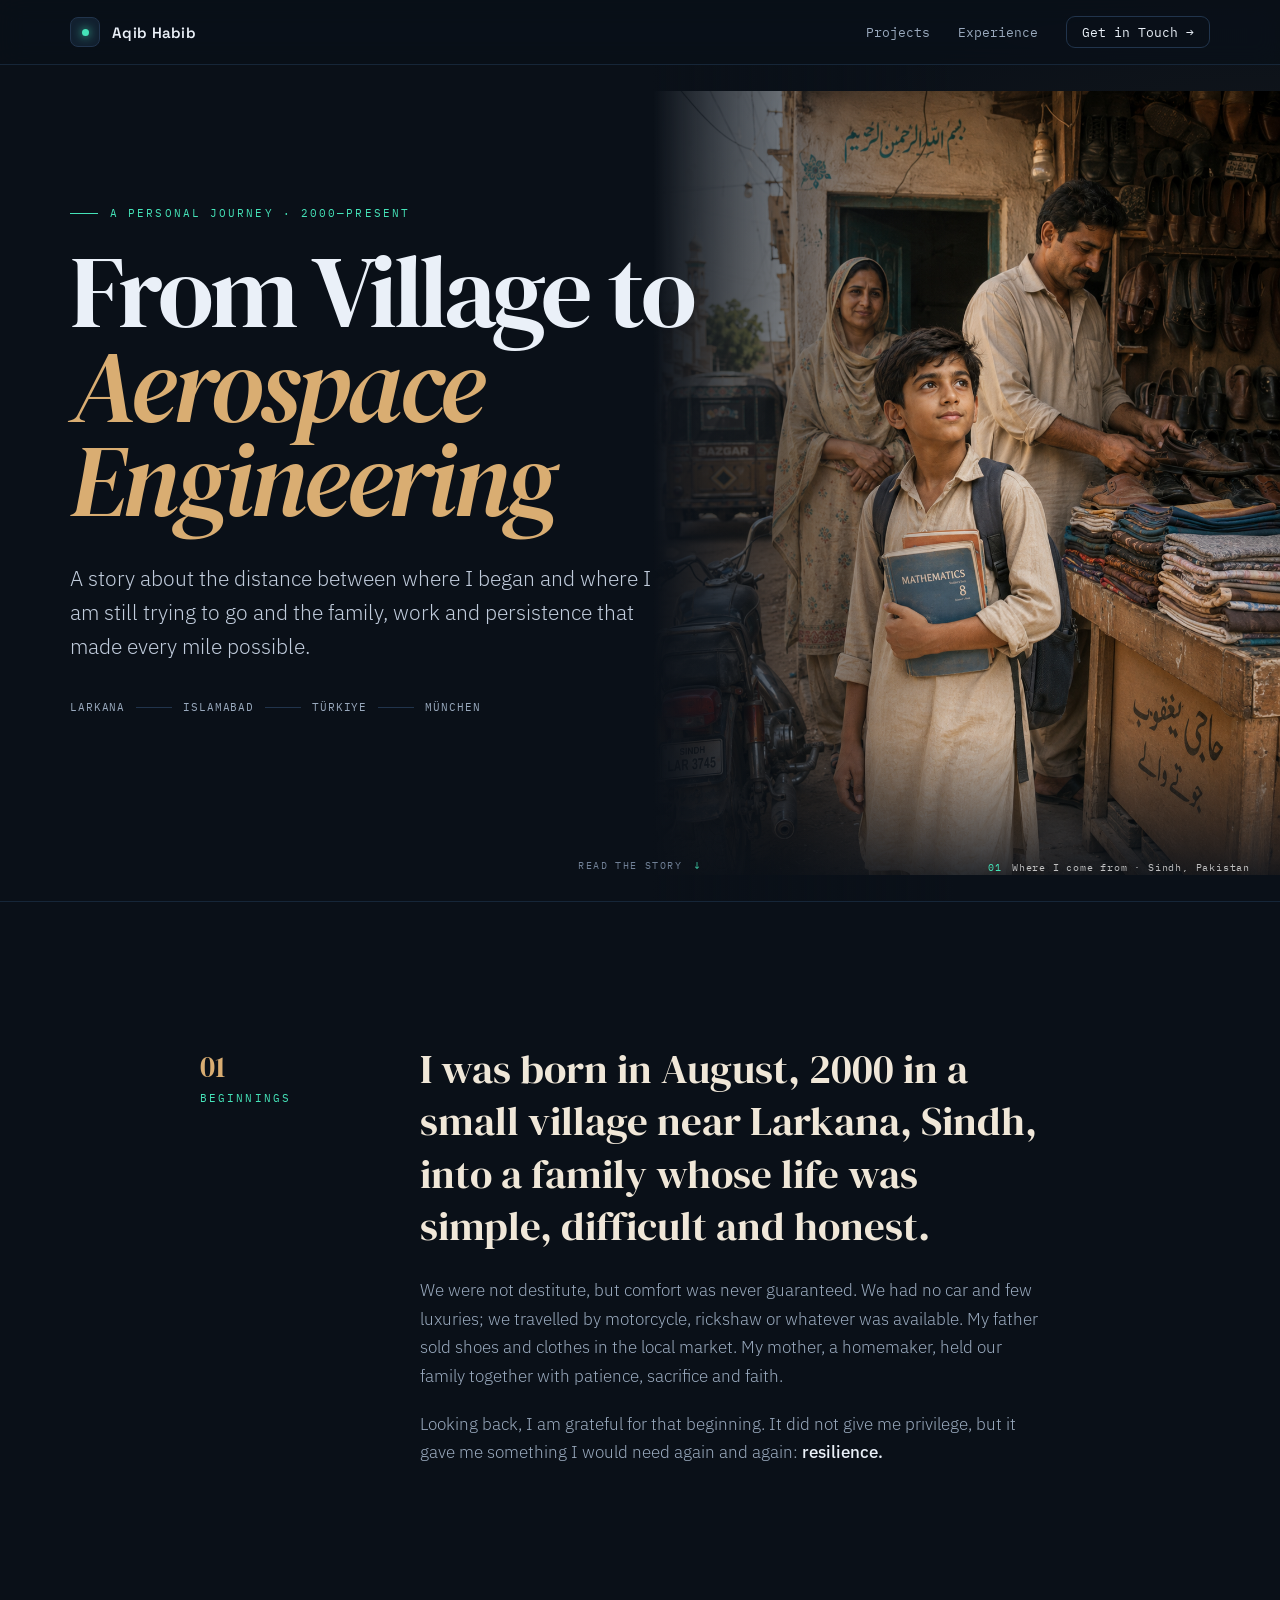
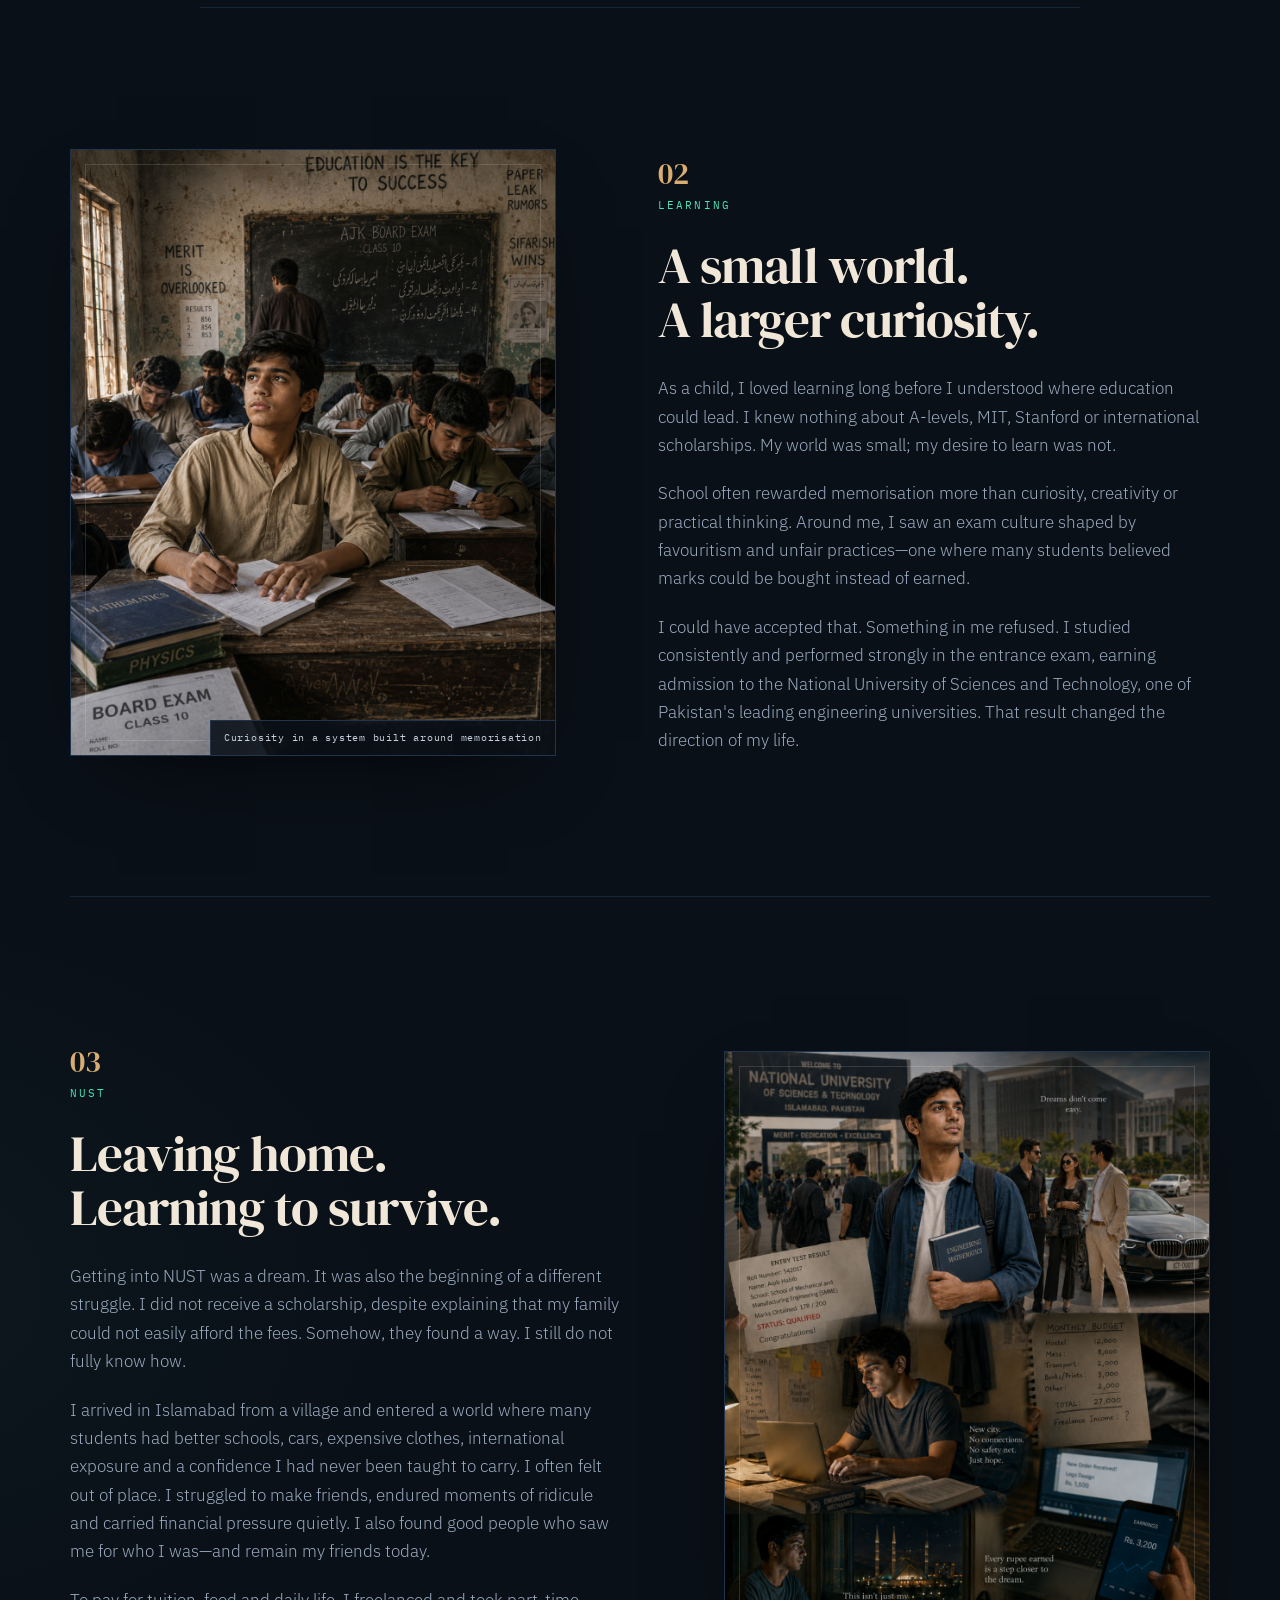
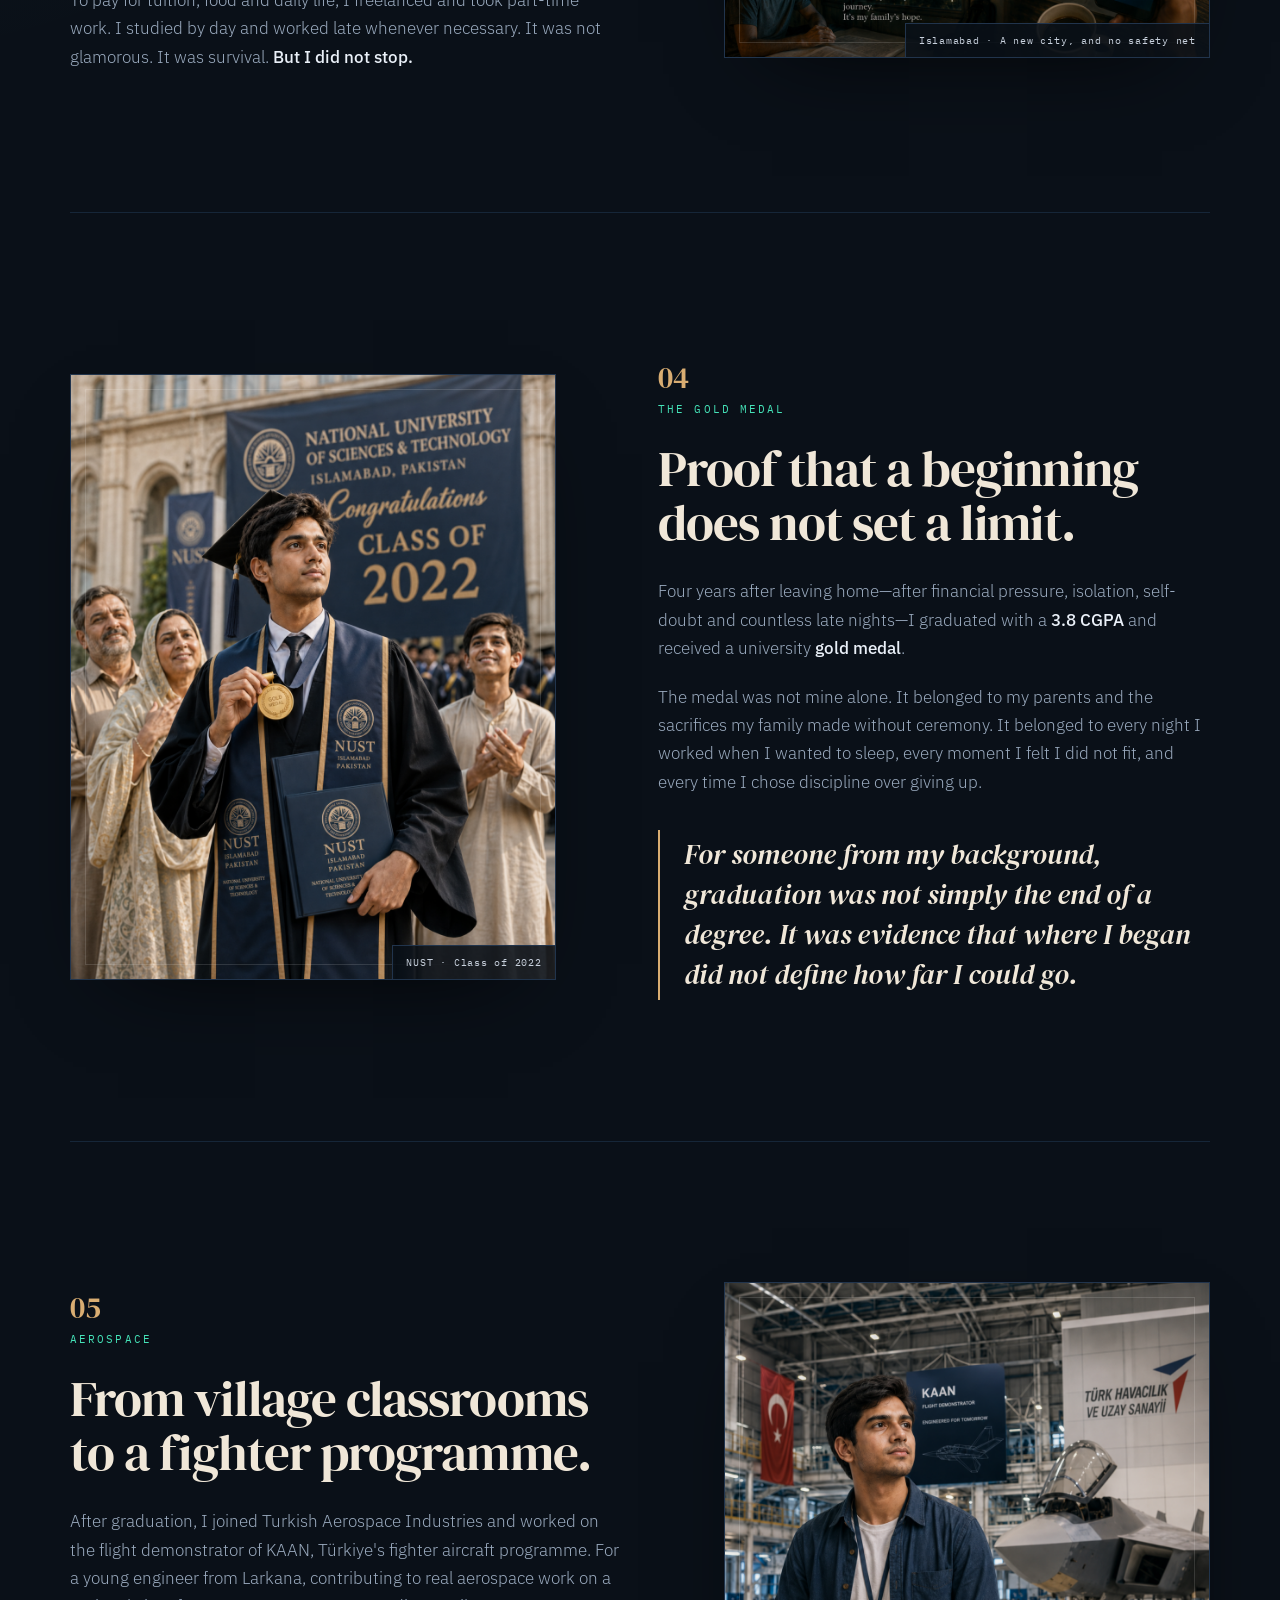
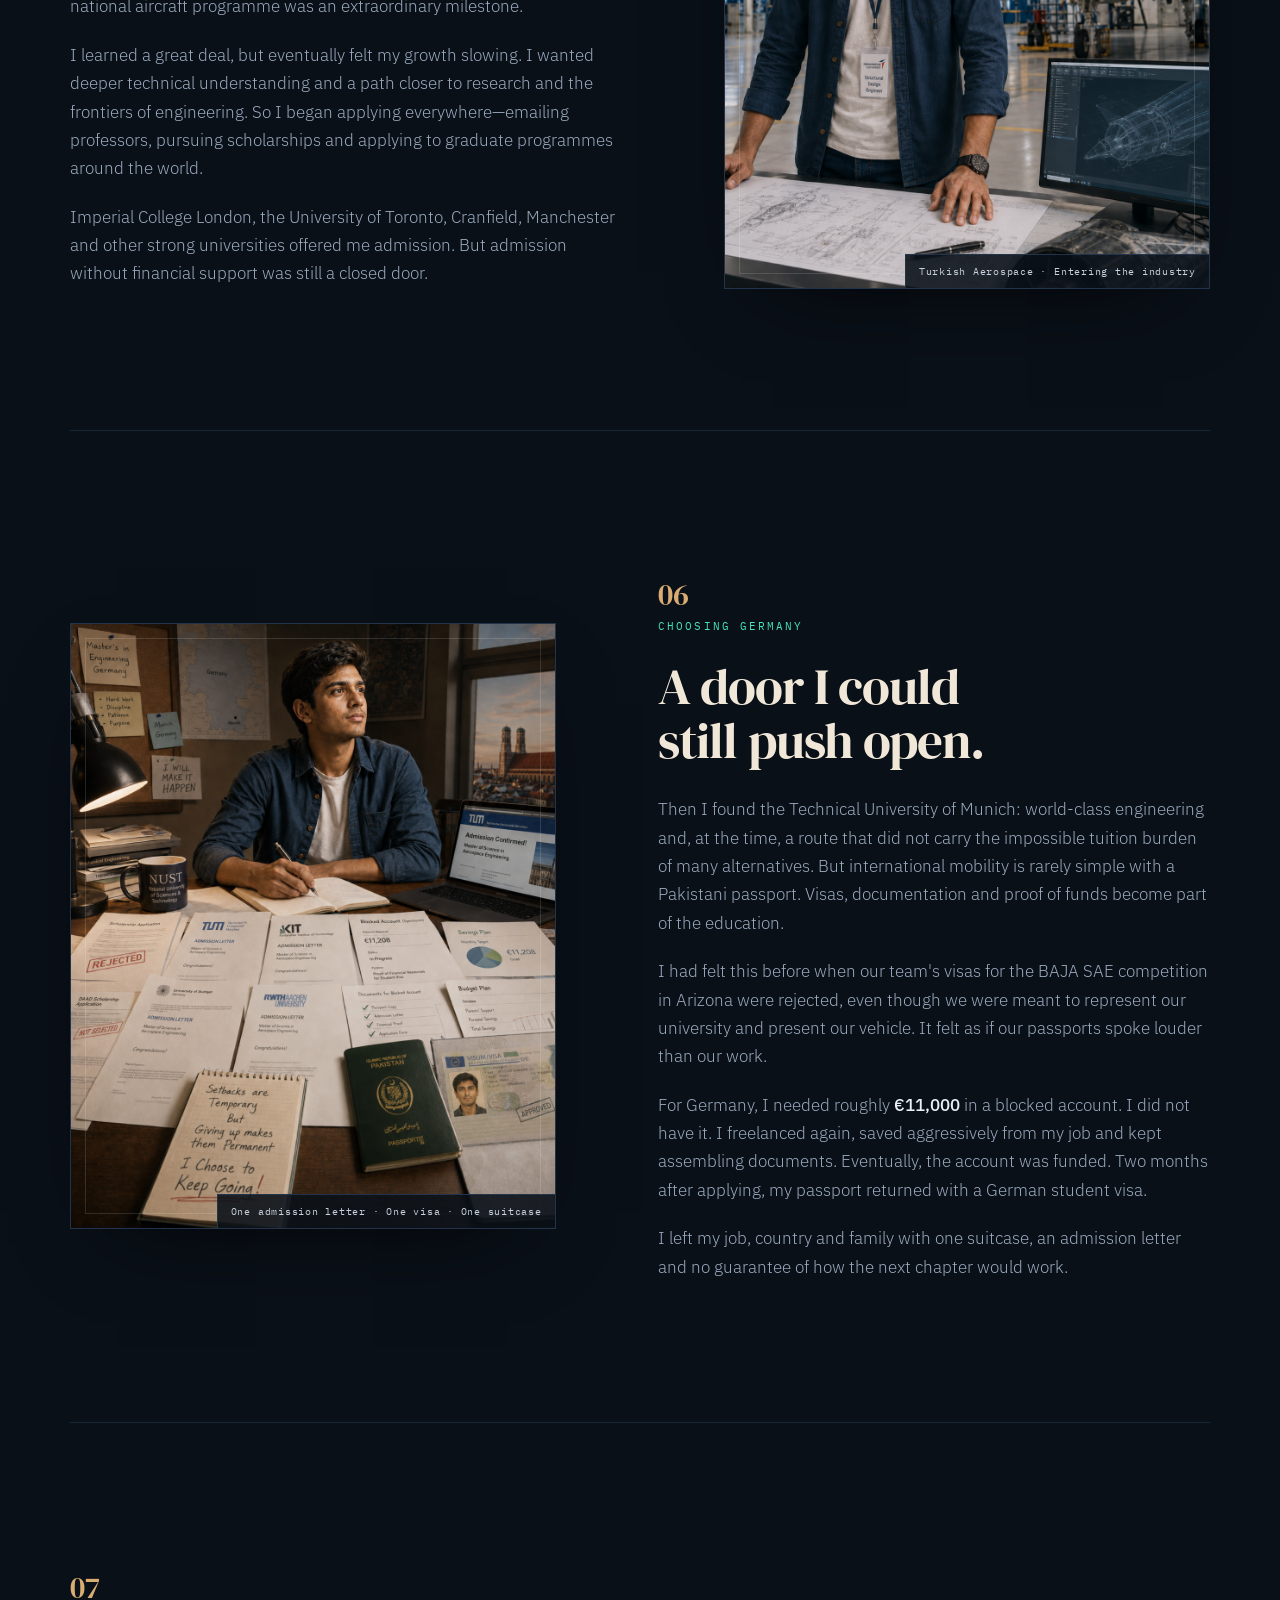
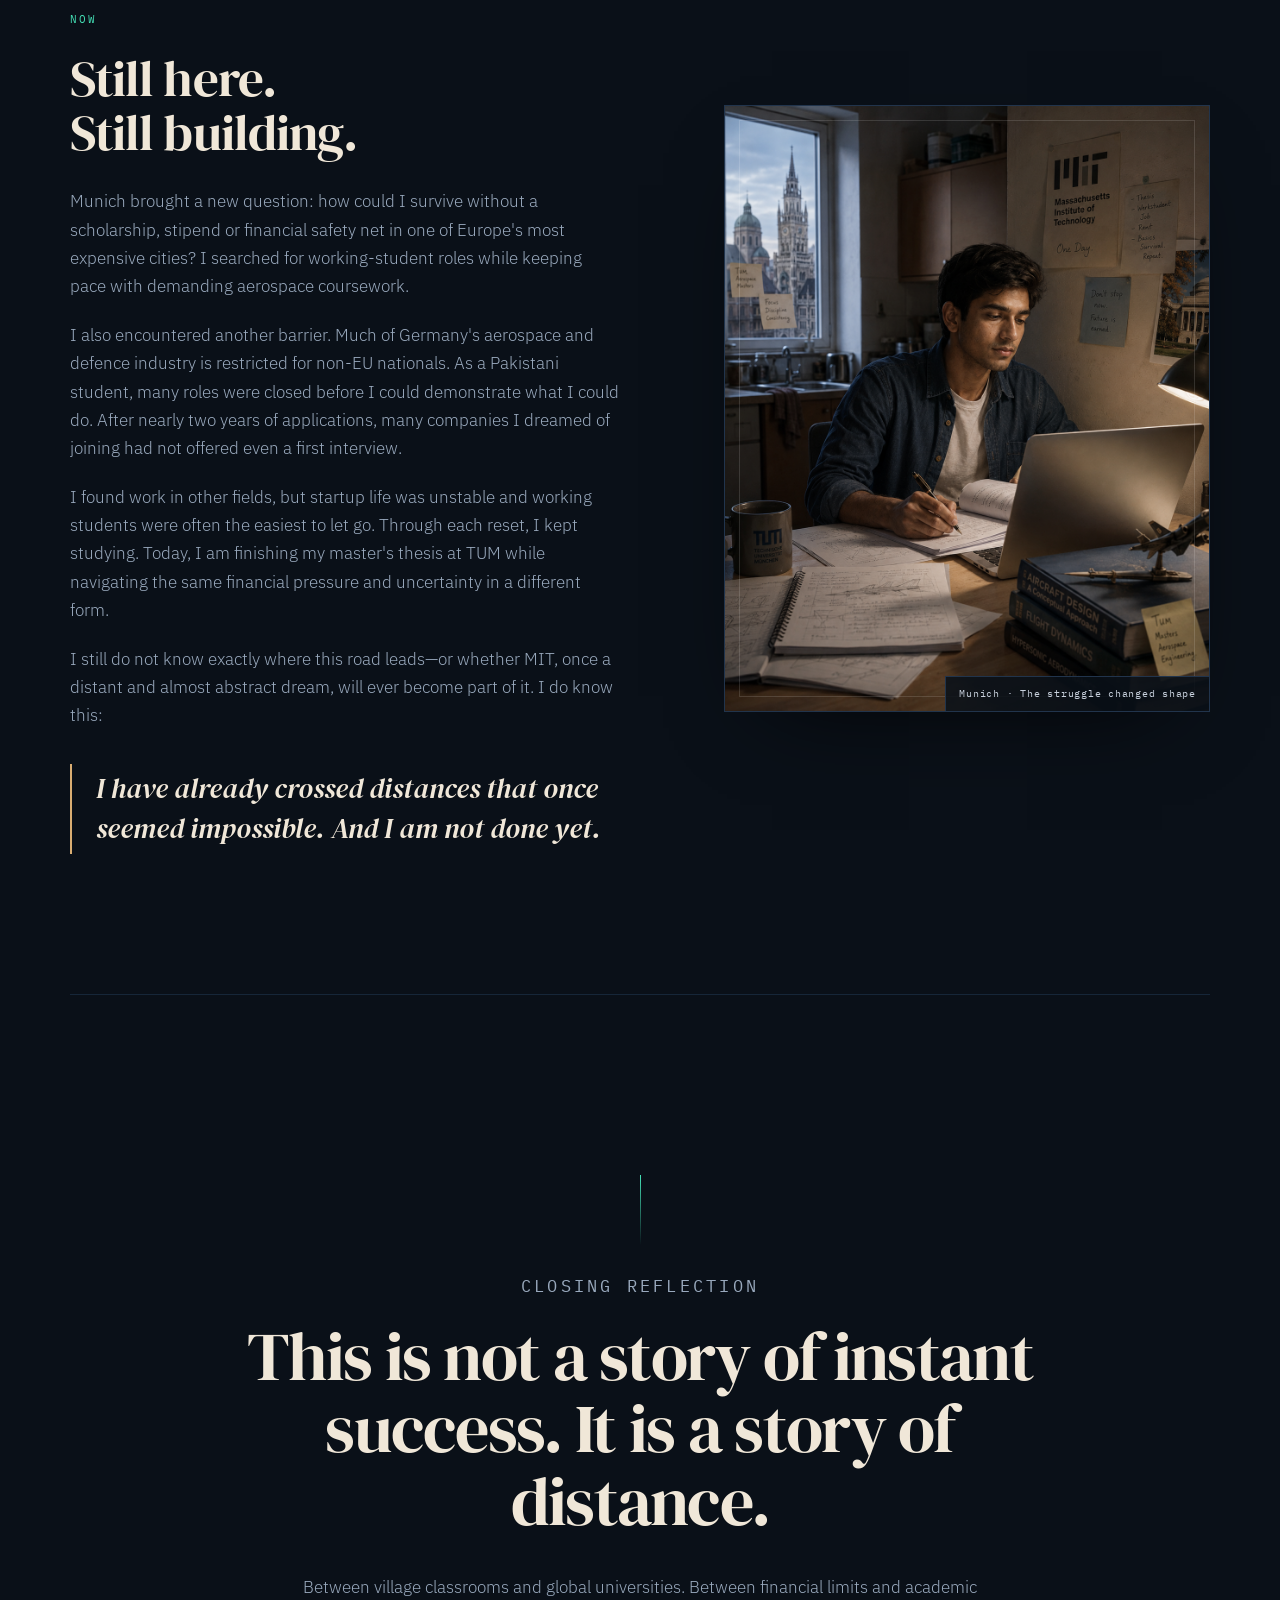
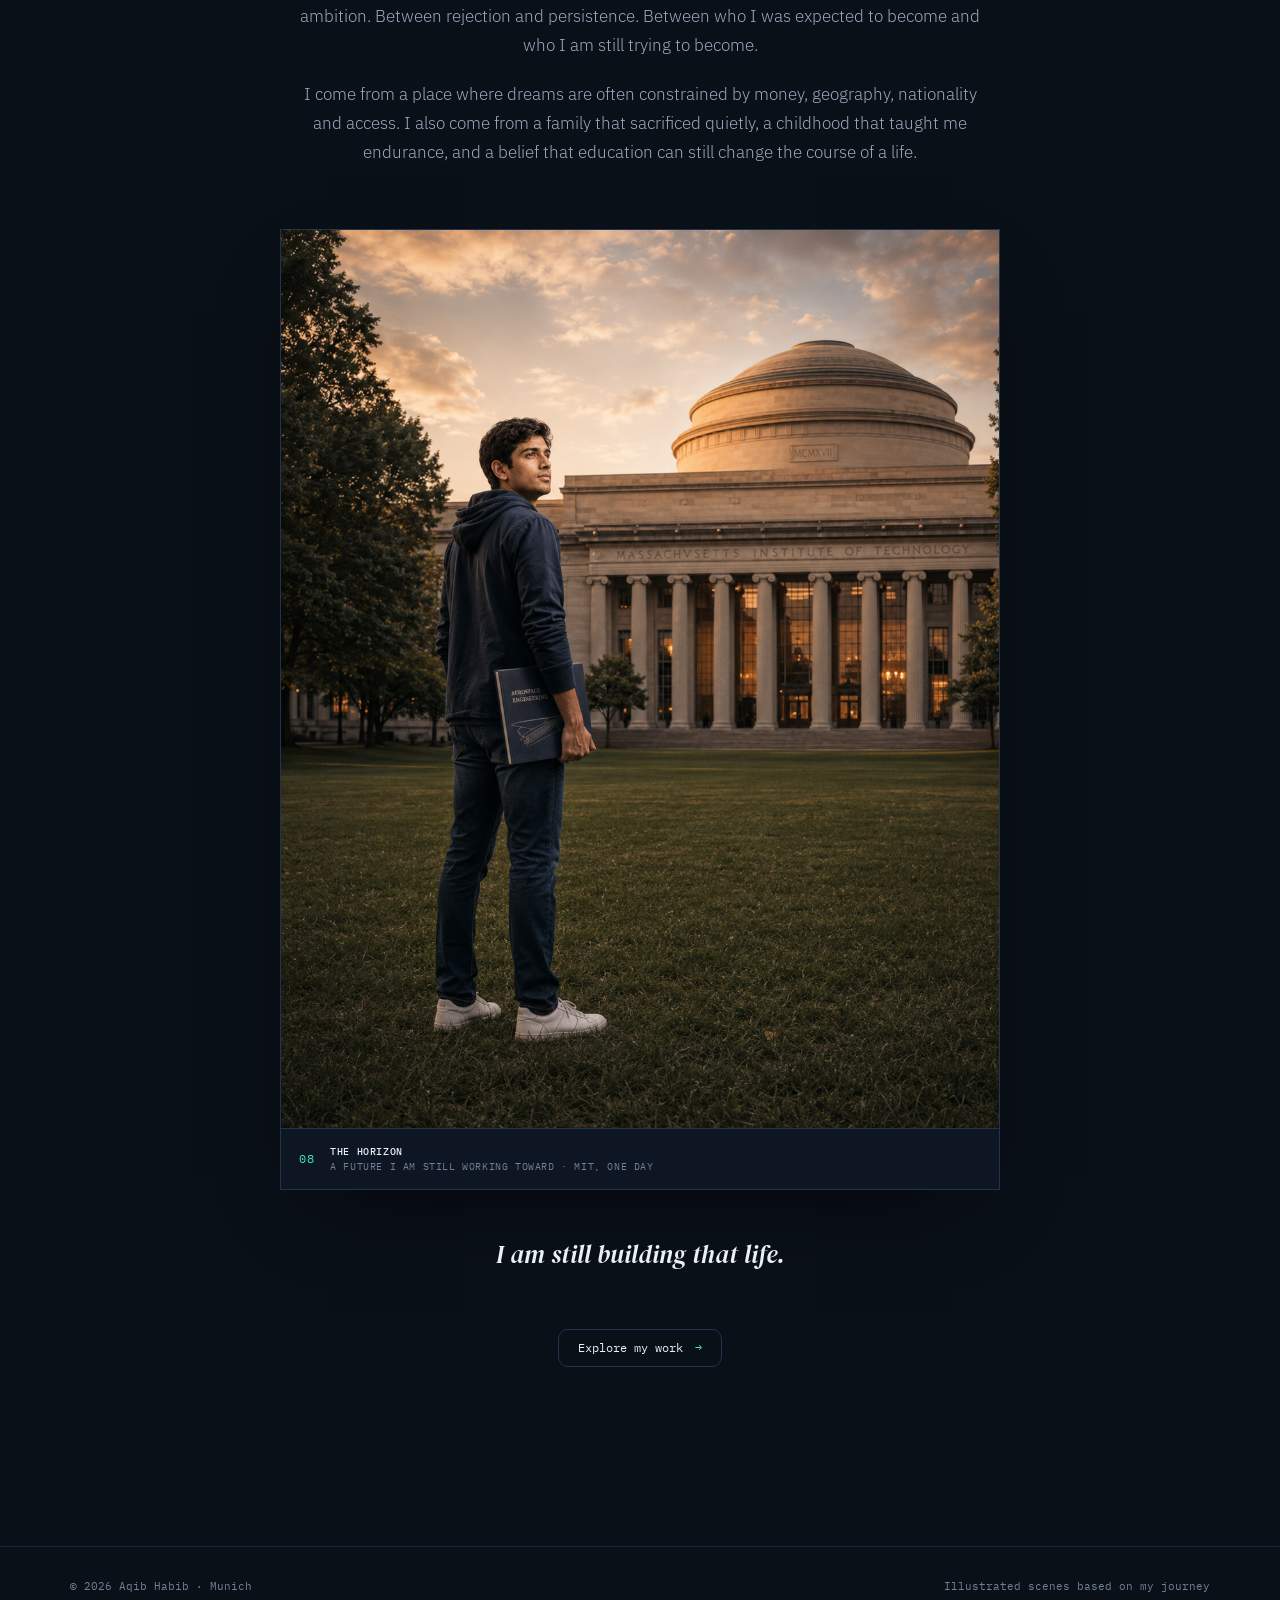
==== my-story.html @ 9f510469 "Added my story page" ====
<!doctype html>
<html lang="en">
<head>
  <meta charset="utf-8">
  <meta name="viewport" content="width=device-width, initial-scale=1">
  <link rel="icon" type="image/png" sizes="32x32" href="assets/favicon.png">
  <title>My Story — Aqib Habib</title>
  <meta name="description" content="Aqib Habib's journey from a village near Larkana to aerospace engineering at NUST, Turkish Aerospace and the Technical University of Munich.">
  <meta property="og:title" content="From Larkana to Aerospace Engineering — Aqib Habib">
  <meta property="og:description" content="A personal story about family, education, financial barriers and the persistence to keep moving forward.">
  <meta property="og:type" content="article">
  <link rel="preconnect" href="https://fonts.googleapis.com">
  <link rel="preconnect" href="https://fonts.gstatic.com" crossorigin>
  <link href="https://fonts.googleapis.com/css2?family=DM+Serif+Display:ital@0;1&amp;family=IBM+Plex+Mono:wght@400;500&amp;family=IBM+Plex+Sans:wght@300;400;500;600&amp;family=Space+Grotesk:wght@500;600&amp;display=swap" rel="stylesheet">
  <link rel="stylesheet" href="assets/my-story.css">
</head>
<body>
  <div class="read-progress" aria-hidden="true"></div>
  <a class="skip" href="#story">Skip to my story</a>

  <header class="site-nav">
    <div class="wrap nav-inner">
      <a class="brand" href="index.html" aria-label="Aqib Habib — home">
        <span class="brand-mark"><span class="brand-dot"></span></span>
        <span>Aqib Habib</span>
      </a>
      <nav class="nav-actions" aria-label="Page navigation">
        <a href="index.html#work">Projects</a>
        <a href="index.html#experience">Experience</a>
        <a class="nav-contact" href="index.html#contact">Get in Touch →</a>
      </nav>
    </div>
  </header>

  <main id="story">
    <section class="hero">
      <div class="wrap hero-copy">
        <div class="hero-label">A personal journey · 2000—present</div>
        <h1>From Village <span class="desktop-to">to</span><br><em><span class="mobile-to">to </span>Aerospace<span class="mobile-break"><br></span> Engineering</em></h1>
        <p class="hero-lede">A story about the distance between where I began and where I am still trying to go and the family, work and persistence that made every mile possible.</p>
        <div class="route" aria-label="Journey: Larkana to Islamabad to Türkiye to Munich">
          <span>Larkana</span><i></i><span>Islamabad</span><i></i><span>Türkiye</span><i></i><span>München</span>
        </div>
      </div>
      <figure class="hero-image">
        <img src="assets/my_story/1.png" alt="Conceptual illustration of a schoolboy with books outside his father's small shop in Sindh" width="1122" height="1402" fetchpriority="high">
        <figcaption><span>01</span>Where I come from · Sindh, Pakistan</figcaption>
      </figure>
      <a class="scroll-cue" href="#beginnings" aria-label="Continue to the first chapter">Read the story <span>↓</span></a>
    </section>

    <article class="story">
      <section class="chapter text-chapter reveal" id="beginnings">
        <div class="chapter-marker"><span>01</span><small>Beginnings</small></div>
        <div class="chapter-copy">
          <p class="opening">I was born in August, 2000 in a small village near Larkana, Sindh, into a family whose life was simple, difficult and honest.</p>
          <p>We were not destitute, but comfort was never guaranteed. We had no car and few luxuries; we travelled by motorcycle, rickshaw or whatever was available. My father sold shoes and clothes in the local market. My mother, a homemaker, held our family together with patience, sacrifice and faith.</p>
          <p>Looking back, I am grateful for that beginning. It did not give me privilege, but it gave me something I would need again and again: <strong>resilience.</strong></p>
        </div>
      </section>

      <section class="chapter image-chapter reveal" id="learning">
        <figure class="chapter-image">
          <img src="assets/my_story/2.png" alt="Conceptual illustration of a focused student taking an exam in a worn village classroom" width="1122" height="1402" loading="lazy">
          <figcaption>Curiosity in a system built around memorisation</figcaption>
        </figure>
        <div class="chapter-copy">
          <div class="chapter-marker"><span>02</span><small>Learning</small></div>
          <h2>A small world.<br>A larger curiosity.</h2>
          <p>As a child, I loved learning long before I understood where education could lead. I knew nothing about A-levels, MIT, Stanford or international scholarships. My world was small; my desire to learn was not.</p>
          <p>School often rewarded memorisation more than curiosity, creativity or practical thinking. Around me, I saw an exam culture shaped by favouritism and unfair practices—one where many students believed marks could be bought instead of earned.</p>
          <p>I could have accepted that. Something in me refused. I studied consistently and performed strongly in the entrance exam, earning admission to the National University of Sciences and Technology, one of Pakistan's leading engineering universities. That result changed the direction of my life.</p>
        </div>
      </section>

      <section class="chapter image-chapter reverse reveal" id="nust">
        <figure class="chapter-image">
          <img src="assets/my_story/3.png" alt="Conceptual illustration of a new NUST student and his late-night freelance work" width="1122" height="1402" loading="lazy">
          <figcaption>Islamabad · A new city, and no safety net</figcaption>
        </figure>
        <div class="chapter-copy">
          <div class="chapter-marker"><span>03</span><small>NUST</small></div>
          <h2>Leaving home.<br>Learning to survive.</h2>
          <p>Getting into NUST was a dream. It was also the beginning of a different struggle. I did not receive a scholarship, despite explaining that my family could not easily afford the fees. Somehow, they found a way. I still do not fully know how.</p>
          <p>I arrived in Islamabad from a village and entered a world where many students had better schools, cars, expensive clothes, international exposure and a confidence I had never been taught to carry. I often felt out of place. I struggled to make friends, endured moments of ridicule and carried financial pressure quietly. I also found good people who saw me for who I was—and remain my friends today.</p>
          <p>To pay for tuition, food and daily life, I freelanced and took part-time work. I studied by day and worked late whenever necessary. It was not glamorous. It was survival. <strong>But I did not stop.</strong></p>
        </div>
      </section>

      <section class="chapter image-chapter reveal" id="gold-medal">
        <figure class="chapter-image">
          <img src="assets/my_story/4.png" alt="Conceptual illustration of a NUST graduate holding a gold medal with his family behind him" width="1122" height="1402" loading="lazy">
          <figcaption>NUST · Class of 2022</figcaption>
        </figure>
        <div class="chapter-copy">
          <div class="chapter-marker"><span>04</span><small>The Gold Medal</small></div>
          <h2>Proof that a beginning<br>does not set a limit.</h2>
          <p>Four years after leaving home—after financial pressure, isolation, self-doubt and countless late nights—I graduated with a <strong>3.8 CGPA</strong> and received a university <strong>gold medal</strong>.</p>
          <p>The medal was not mine alone. It belonged to my parents and the sacrifices my family made without ceremony. It belonged to every night I worked when I wanted to sleep, every moment I felt I did not fit, and every time I chose discipline over giving up.</p>
          <blockquote>For someone from my background, graduation was not simply the end of a degree. It was evidence that where I began did not define how far I could go.</blockquote>
        </div>
      </section>

      <section class="chapter image-chapter reverse reveal" id="aerospace">
        <figure class="chapter-image">
          <img src="assets/my_story/5.png" alt="Conceptual illustration of a young structural design engineer working in an aircraft hangar" width="1122" height="1402" loading="lazy">
          <figcaption>Turkish Aerospace · Entering the industry</figcaption>
        </figure>
        <div class="chapter-copy">
          <div class="chapter-marker"><span>05</span><small>Aerospace</small></div>
          <h2>From village classrooms<br>to a fighter programme.</h2>
          <p>After graduation, I joined Turkish Aerospace Industries and worked on the flight demonstrator of KAAN, Türkiye's fighter aircraft programme. For a young engineer from Larkana, contributing to real aerospace work on a national aircraft programme was an extraordinary milestone.</p>
          <p>I learned a great deal, but eventually felt my growth slowing. I wanted deeper technical understanding and a path closer to research and the frontiers of engineering. So I began applying everywhere—emailing professors, pursuing scholarships and applying to graduate programmes around the world.</p>
          <p>Imperial College London, the University of Toronto, Cranfield, Manchester and other strong universities offered me admission. But admission without financial support was still a closed door.</p>
        </div>
      </section>

      <section class="chapter image-chapter reveal" id="germany">
        <figure class="chapter-image">
          <img src="assets/my_story/6.png" alt="Conceptual illustration of admission letters, financial documents, a Pakistani passport and German student visa" width="1122" height="1402" loading="lazy">
          <figcaption>One admission letter · One visa · One suitcase</figcaption>
        </figure>
        <div class="chapter-copy">
          <div class="chapter-marker"><span>06</span><small>Choosing Germany</small></div>
          <h2>A door I could<br>still push open.</h2>
          <p>Then I found the Technical University of Munich: world-class engineering and, at the time, a route that did not carry the impossible tuition burden of many alternatives. But international mobility is rarely simple with a Pakistani passport. Visas, documentation and proof of funds become part of the education.</p>
          <p>I had felt this before when our team's visas for the BAJA SAE competition in Arizona were rejected, even though we were meant to represent our university and present our vehicle. It felt as if our passports spoke louder than our work.</p>
          <p>For Germany, I needed roughly <strong>€11,000</strong> in a blocked account. I did not have it. I freelanced again, saved aggressively from my job and kept assembling documents. Eventually, the account was funded. Two months after applying, my passport returned with a German student visa.</p>
          <p>I left my job, country and family with one suitcase, an admission letter and no guarantee of how the next chapter would work.</p>
        </div>
      </section>

      <section class="chapter image-chapter reverse reveal" id="munich">
        <figure class="chapter-image">
          <img src="assets/my_story/7.png" alt="Conceptual illustration of a TUM aerospace master's student studying late in a small Munich room" width="1122" height="1402" loading="lazy">
          <figcaption>Munich · The struggle changed shape</figcaption>
        </figure>
        <div class="chapter-copy">
          <div class="chapter-marker"><span>07</span><small>Now</small></div>
          <h2>Still here.<br>Still building.</h2>
          <p>Munich brought a new question: how could I survive without a scholarship, stipend or financial safety net in one of Europe's most expensive cities? I searched for working-student roles while keeping pace with demanding aerospace coursework.</p>
          <p>I also encountered another barrier. Much of Germany's aerospace and defence industry is restricted for non-EU nationals. As a Pakistani student, many roles were closed before I could demonstrate what I could do. After nearly two years of applications, many companies I dreamed of joining had not offered even a first interview.</p>
          <p>I found work in other fields, but startup life was unstable and working students were often the easiest to let go. Through each reset, I kept studying. Today, I am finishing my master's thesis at TUM while navigating the same financial pressure and uncertainty in a different form.</p>
          <p>I still do not know exactly where this road leads—or whether MIT, once a distant and almost abstract dream, will ever become part of it. I do know this:</p>
          <blockquote>I have already crossed distances that once seemed impossible. And I am not done yet.</blockquote>
        </div>
      </section>

      <section class="closing reveal" aria-labelledby="closing-title">
        <div class="closing-rule"></div>
        <p class="closing-kicker">Closing reflection</p>
        <h2 id="closing-title">This is not a story of instant success. It is a story of distance.</h2>
        <p>Between village classrooms and global universities. Between financial limits and academic ambition. Between rejection and persistence. Between who I was expected to become and who I am still trying to become.</p>
        <p>I come from a place where dreams are often constrained by money, geography, nationality and access. I also come from a family that sacrificed quietly, a childhood that taught me endurance, and a belief that education can still change the course of a life.</p>
        <figure class="future-figure">
          <img src="assets/my_story/8.png" alt="Conceptual illustration of Aqib standing in front of MIT with an aerospace engineering book" width="1122" height="1402" loading="lazy">
          <figcaption><span>08</span><span><strong>The horizon</strong><small>A future I am still working toward · MIT, one day</small></span></figcaption>
        </figure>
        <p class="final-line">I am still building that life.</p>
        <a class="back-home" href="index.html">Explore my work <span>→</span></a>
      </section>
    </article>
  </main>

  <footer>
    <div class="wrap foot-inner">
      <span>© <span data-year></span> Aqib Habib · Munich</span>
      <span>Illustrated scenes based on my journey</span>
    </div>
  </footer>

  <script src="assets/my-story.js"></script>
</body>
</html>
---- assets/my-story.css ----
:root {
  --ink: #0a1018;
  --ink-1: #0d1622;
  --ink-2: #12202f;
  --line: #21344c;
  --line-soft: #162638;
  --text: #eaf0f8;
  --muted: #99a9bd;
  --muted-2: #718197;
  --signal: #45e3b8;
  --warm: #d9ad72;
  --paper: #f0e7d8;
  --maxw: 1140px;
}

* { box-sizing: border-box; }
html { scroll-behavior: smooth; }
body {
  margin: 0;
  overflow-x: hidden;
  color: var(--text);
  background:
    radial-gradient(900px 500px at 100% 3%, rgba(217, 173, 114, .06), transparent 62%),
    radial-gradient(1000px 650px at -15% 30%, rgba(69, 227, 184, .04), transparent 60%),
    var(--ink);
  font-family: "IBM Plex Sans", system-ui, sans-serif;
  font-weight: 300;
  line-height: 1.72;
  -webkit-font-smoothing: antialiased;
}

img { display: block; max-width: 100%; }
a { color: inherit; text-decoration: none; }
.wrap { width: min(calc(100% - 56px), var(--maxw)); margin-inline: auto; }

.skip {
  position: fixed;
  z-index: 300;
  top: 10px;
  left: -999px;
  padding: 9px 14px;
  border-radius: 8px;
  color: #04130d;
  background: var(--signal);
  font-weight: 600;
}
.skip:focus { left: 12px; }
:focus-visible { outline: 2px solid var(--signal); outline-offset: 4px; }

.read-progress {
  position: fixed;
  z-index: 250;
  inset: 0 auto auto 0;
  width: 100%;
  height: 2px;
  background: var(--signal);
  box-shadow: 0 0 12px rgba(69, 227, 184, .7);
  transform: scaleX(0);
  transform-origin: left;
}

.site-nav {
  position: sticky;
  z-index: 100;
  top: 0;
  border-bottom: 1px solid var(--line-soft);
  background: rgba(10, 16, 24, .78);
  backdrop-filter: saturate(140%) blur(12px);
}
.nav-inner {
  display: flex;
  min-height: 64px;
  align-items: center;
  justify-content: space-between;
  gap: 30px;
}
.brand {
  display: inline-flex;
  align-items: center;
  gap: 12px;
  font: 600 15px/1 "Space Grotesk", sans-serif;
  letter-spacing: .02em;
}
.brand-mark {
  display: grid;
  width: 30px;
  height: 30px;
  place-items: center;
  border: 1px solid var(--line);
  border-radius: 8px;
  background: var(--ink-2);
}
.brand-dot {
  width: 7px;
  height: 7px;
  border-radius: 50%;
  background: var(--signal);
  box-shadow: 0 0 10px var(--signal);
}
.nav-actions { display: flex; align-items: center; gap: 28px; }
.nav-actions a {
  color: var(--muted);
  font: 400 12.5px/1 "IBM Plex Mono", monospace;
  transition: color .2s, border-color .2s;
}
.nav-actions a:hover { color: var(--text); }
.nav-actions .nav-contact {
  padding: 9px 15px;
  border: 1px solid var(--line);
  border-radius: 9px;
  color: var(--text);
}
.nav-actions .nav-contact:hover { color: var(--signal); border-color: var(--signal); }

.hero {
  position: relative;
  min-height: calc(100vh - 64px);
  min-height: calc(100svh - 64px);
  padding: clamp(76px, 11vw, 142px) 0 88px;
  overflow: hidden;
}
.hero-copy {
  position: relative;
  z-index: 2;
  pointer-events: none;
}
.hero-label,
.chapter-marker,
.closing-kicker {
  color: var(--signal);
  font: 400 11px/1.3 "IBM Plex Mono", monospace;
  letter-spacing: .19em;
  text-transform: uppercase;
}
.hero-label::before {
  display: inline-block;
  width: 28px;
  height: 1px;
  margin-right: 12px;
  vertical-align: middle;
  background: currentColor;
  content: "";
}
.hero h1 {
  max-width: 820px;
  margin: 25px 0 0;
  font: 400 clamp(52px, 8.3vw, 102px)/.92 "DM Serif Display", serif;
  letter-spacing: -.035em;
}
.hero h1 em { color: var(--warm); font-weight: 400; }
.mobile-to,
.mobile-break { display: none; }
.hero-lede {
  max-width: 600px;
  margin: 34px 0 0;
  color: #c2cddd;
  font-size: clamp(17px, 1.7vw, 21px);
  line-height: 1.62;
}
.route {
  display: flex;
  max-width: 600px;
  align-items: center;
  gap: 11px;
  margin-top: 38px;
  color: var(--muted);
  font: 400 11px/1.2 "IBM Plex Mono", monospace;
  letter-spacing: .08em;
  text-transform: uppercase;
}
.route i { width: clamp(12px, 3vw, 36px); height: 1px; background: var(--line); }
.hero-image {
  position: absolute;
  z-index: 1;
  top: 0;
  right: 0;
  width: min(49vw, 680px);
  height: 100%;
  margin: 0;
  overflow: hidden;
}
.hero-image::after {
  position: absolute;
  inset: 0;
  background:
    linear-gradient(90deg, var(--ink) 0%, rgba(10, 16, 24, .7) 13%, transparent 48%),
    linear-gradient(0deg, var(--ink) 0%, transparent 20%);
  content: "";
}
.hero-image img {
  width: 100%;
  height: 100%;
  object-fit: contain;
  object-position: right center;
}
.hero-image figcaption {
  position: absolute;
  z-index: 2;
  right: 30px;
  bottom: 26px;
  color: rgba(255, 255, 255, .72);
  font: 400 10px/1.4 "IBM Plex Mono", monospace;
  letter-spacing: .08em;
}
.hero-image figcaption span { margin-right: 10px; color: var(--signal); }
.scroll-cue {
  position: absolute;
  z-index: 4;
  bottom: 30px;
  left: 50%;
  display: inline-flex;
  align-items: center;
  gap: 12px;
  color: var(--muted-2);
  font: 400 10px/1 "IBM Plex Mono", monospace;
  letter-spacing: .14em;
  text-transform: uppercase;
  transform: translateX(-50%);
}
.scroll-cue span { color: var(--signal); animation: nudge 1.8s ease-in-out infinite; }
@keyframes nudge { 50% { transform: translateY(5px); } }

.story { border-top: 1px solid var(--line-soft); }
.chapter {
  width: min(calc(100% - 56px), var(--maxw));
  margin-inline: auto;
  padding: clamp(88px, 11vw, 150px) 0;
  border-bottom: 1px solid var(--line-soft);
}
.text-chapter {
  display: grid;
  max-width: 880px;
  grid-template-columns: 180px 1fr;
  gap: 40px;
}
.chapter-marker { padding-top: 9px; }
.chapter-marker span {
  display: block;
  margin-bottom: 9px;
  color: var(--warm);
  font: 400 30px/1 "DM Serif Display", serif;
  letter-spacing: 0;
}
.chapter-marker small { font: inherit; }
.chapter-copy { max-width: 620px; }
.chapter-copy p {
  margin: 0 0 20px;
  color: var(--muted);
  font-size: 16.5px;
}
.chapter-copy p:last-child { margin-bottom: 0; }
.chapter-copy .opening {
  margin-bottom: 24px;
  color: var(--paper);
  font: 400 clamp(27px, 3.2vw, 42px)/1.28 "DM Serif Display", serif;
}
.chapter-copy strong { color: var(--text); font-weight: 500; }
.image-chapter {
  display: grid;
  grid-template-columns: minmax(300px, .88fr) minmax(360px, 1fr);
  align-items: center;
  gap: clamp(54px, 8vw, 110px);
}
.image-chapter.reverse { grid-template-columns: minmax(360px, 1fr) minmax(300px, .88fr); }
.image-chapter.reverse .chapter-image { order: 2; }
.image-chapter.reverse .chapter-copy { order: 1; justify-self: end; }
.chapter-image {
  position: relative;
  margin: 0;
  border: 1px solid var(--line);
  background: var(--ink-1);
  box-shadow: 0 32px 90px -48px rgba(0, 0, 0, .95);
}
.chapter-image::before {
  position: absolute;
  z-index: 1;
  inset: 14px;
  border: 1px solid rgba(255, 255, 255, .13);
  pointer-events: none;
  content: "";
}
.chapter-image img {
  width: 100%;
  height: auto;
}
.chapter-image figcaption {
  position: absolute;
  z-index: 2;
  right: -1px;
  bottom: -1px;
  max-width: 85%;
  padding: 10px 13px;
  color: #c8d1dd;
  background: rgba(10, 16, 24, .88);
  border: 1px solid var(--line);
  font: 400 9.5px/1.4 "IBM Plex Mono", monospace;
  letter-spacing: .08em;
}
.image-chapter h2 {
  margin: 25px 0 28px;
  color: var(--paper);
  font: 400 clamp(34px, 4vw, 56px)/1.06 "DM Serif Display", serif;
  letter-spacing: -.018em;
}
blockquote {
  margin: 34px 0 0;
  padding: 5px 0 5px 24px;
  border-left: 2px solid var(--warm);
  color: var(--paper);
  font: italic 400 clamp(21px, 2.2vw, 29px)/1.42 "DM Serif Display", serif;
}

.closing {
  width: min(calc(100% - 56px), 850px);
  margin-inline: auto;
  padding: clamp(105px, 14vw, 190px) 0;
  text-align: center;
}
.closing-rule { width: 1px; height: 70px; margin: 0 auto 30px; background: linear-gradient(var(--signal), transparent); }
.closing h2 {
  margin: 24px auto 34px;
  color: var(--paper);
  font: 400 clamp(39px, 5.5vw, 68px)/1.07 "DM Serif Display", serif;
  letter-spacing: -.025em;
}
.closing p {
  max-width: 680px;
  margin: 0 auto 19px;
  color: var(--muted);
  font-size: 17px;
}
.future-figure {
  max-width: 720px;
  margin: 62px auto 48px;
  border: 1px solid var(--line);
  background: var(--ink-1);
  box-shadow: 0 34px 90px -48px rgba(0, 0, 0, .95);
  text-align: left;
}
.future-figure img {
  width: 100%;
  height: auto;
}
.future-figure figcaption {
  display: flex;
  align-items: center;
  gap: 16px;
  padding: 15px 18px;
  border-top: 1px solid var(--line);
  color: var(--muted-2);
  font: 400 10px/1.5 "IBM Plex Mono", monospace;
  letter-spacing: .06em;
  text-transform: uppercase;
}
.future-figure figcaption > span:first-child {
  color: var(--signal);
  font-size: 12px;
}
.future-figure figcaption > span:last-child { display: grid; }
.future-figure figcaption strong {
  color: var(--text);
  font-weight: 500;
}
.future-figure figcaption small { font: inherit; }
.closing .final-line {
  margin-top: 0;
  color: var(--text);
  font: italic 400 25px/1.3 "DM Serif Display", serif;
}
.back-home {
  display: inline-flex;
  align-items: center;
  gap: 12px;
  margin-top: 40px;
  padding: 12px 19px;
  border: 1px solid var(--line);
  border-radius: 10px;
  font: 400 12px/1 "IBM Plex Mono", monospace;
  transition: color .2s, border-color .2s, transform .2s;
}
.back-home span { color: var(--signal); }
.back-home:hover { color: var(--signal); border-color: var(--signal); transform: translateY(-2px); }

footer {
  padding: 32px 0;
  border-top: 1px solid var(--line-soft);
  color: var(--muted-2);
  font: 400 11px/1.4 "IBM Plex Mono", monospace;
}
.foot-inner { display: flex; justify-content: space-between; gap: 16px; }

.reveal { opacity: 0; transform: translateY(22px); transition: opacity .75s ease, transform .75s ease; }
.reveal.in { opacity: 1; transform: none; }

@media (max-width: 820px) {
  .hero { min-height: auto; padding: 70px 0 0; }
  .hero-copy { padding-bottom: 62px; }
  .hero h1 { font-size: clamp(49px, 13vw, 82px); }
  .hero-lede { max-width: 94%; }
  .hero-image {
    position: relative;
    width: 100%;
    height: auto;
  }
  .hero-image img { height: auto; }
  .hero-image::after { background: linear-gradient(0deg, var(--ink) 0%, transparent 18%); }
  .scroll-cue { display: none; }
  .text-chapter { grid-template-columns: 1fr; gap: 26px; }
  .image-chapter,
  .image-chapter.reverse { grid-template-columns: 1fr; gap: 52px; }
  .image-chapter.reverse .chapter-image,
  .image-chapter.reverse .chapter-copy { order: initial; justify-self: initial; }
  .chapter-image { width: min(100%, 570px); margin-inline: auto; }
  .chapter-copy { max-width: 680px; margin-inline: auto; }
}

@media (max-width: 580px) {
  .wrap,
  .chapter,
  .closing { width: min(calc(100% - 38px), var(--maxw)); }
  .nav-inner { min-height: 58px; }
  .nav-actions { gap: 15px; }
  .nav-actions > a:not(.nav-contact) { display: none; }
  .nav-actions .nav-contact { padding: 8px 11px; font-size: 11px; }
  .hero { padding-top: 56px; }
  .hero-copy { padding-bottom: 48px; }
  .hero-label { font-size: 9.5px; letter-spacing: .13em; }
  .hero h1 {
    margin-top: 20px;
    font-size: clamp(42px, 13.2vw, 58px);
    overflow-wrap: anywhere;
  }
  .desktop-to { display: none; }
  .mobile-to,
  .mobile-break { display: inline; }
  .hero-lede { margin-top: 26px; font-size: 16px; }
  .route { flex-wrap: wrap; gap: 9px; margin-top: 28px; font-size: 9.5px; }
  .route i { width: 13px; }
  .hero-image { height: auto; min-height: 0; }
  .hero-image figcaption { right: 18px; bottom: 18px; max-width: calc(100% - 36px); text-align: right; }
  .chapter { padding: 78px 0; }
  .chapter-copy p { font-size: 15.5px; }
  .image-chapter h2 { margin-top: 21px; font-size: 39px; }
  .chapter-image figcaption { font-size: 8.5px; }
  .closing { padding: 100px 0; }
  .foot-inner { flex-direction: column; }
}

@media (prefers-reduced-motion: reduce) {
  html { scroll-behavior: auto; }
  .scroll-cue span { animation: none; }
  .reveal { opacity: 1; transform: none; transition: none; }
}
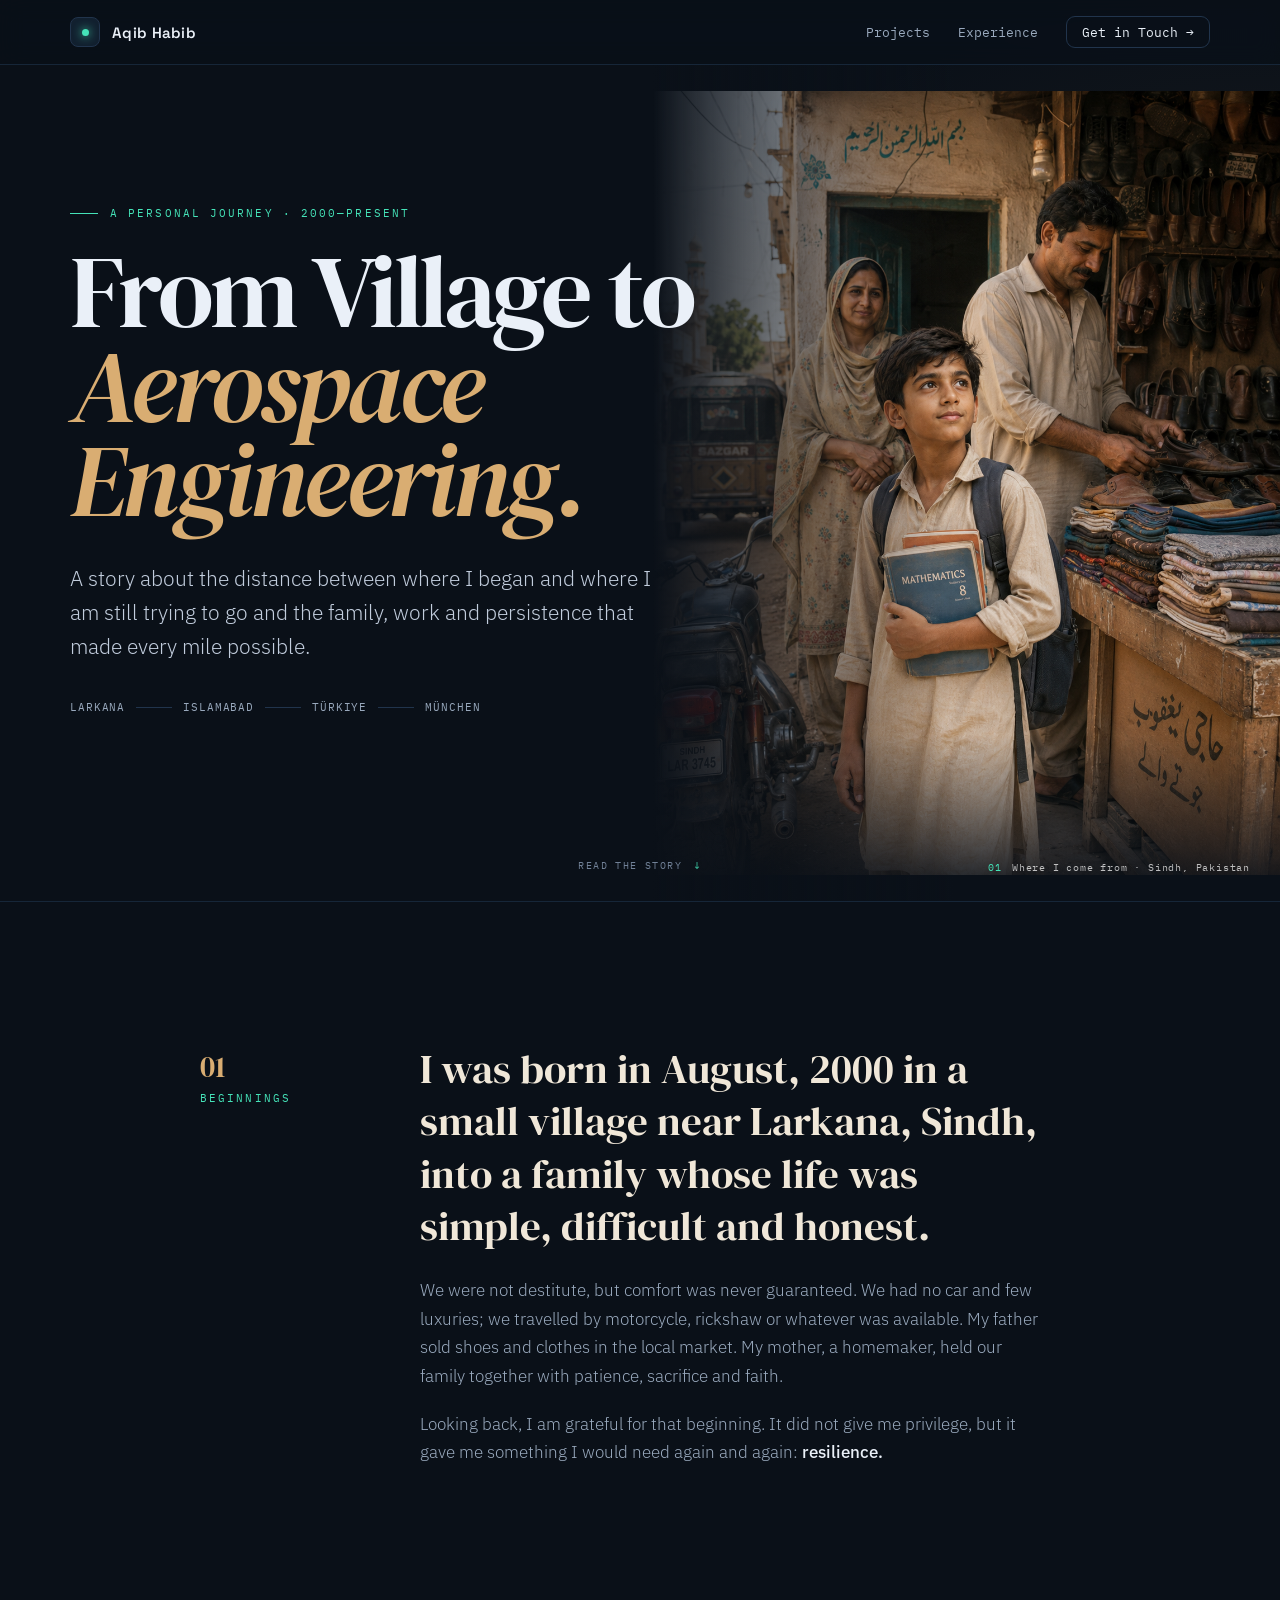
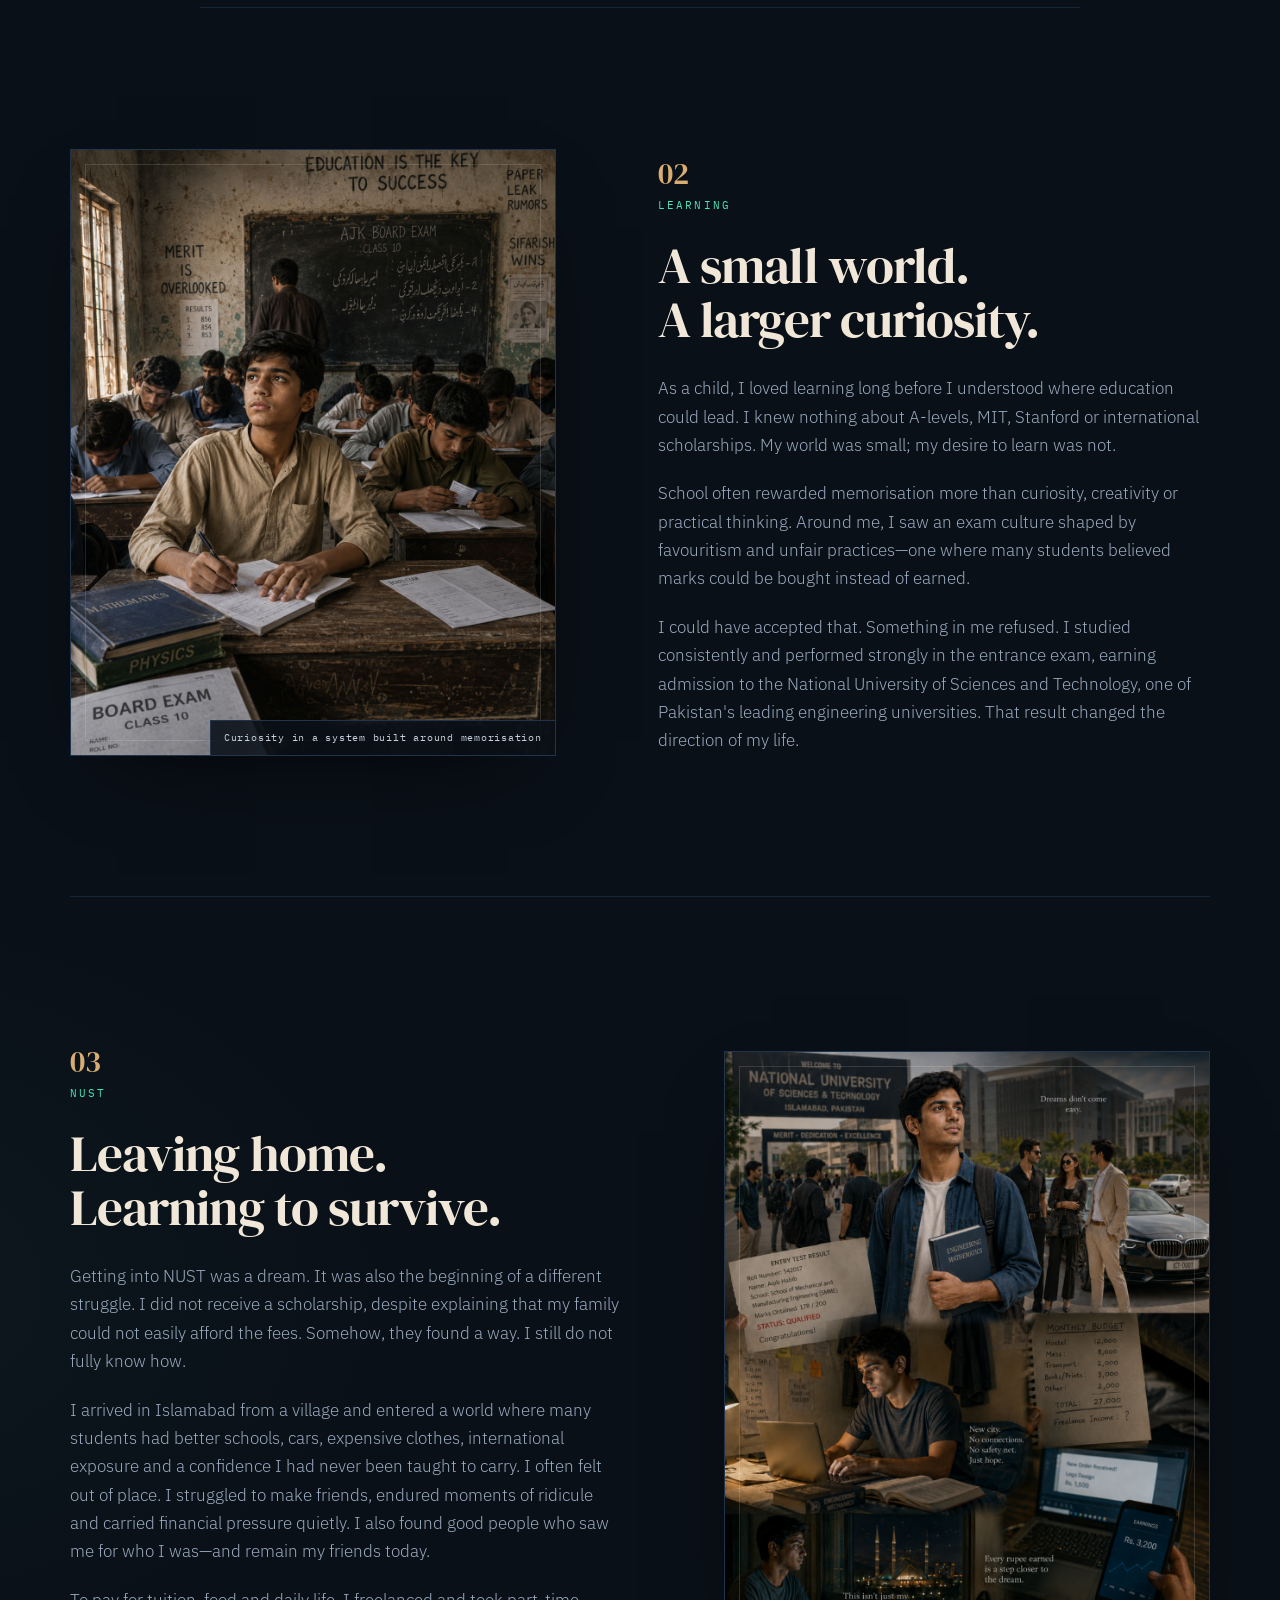
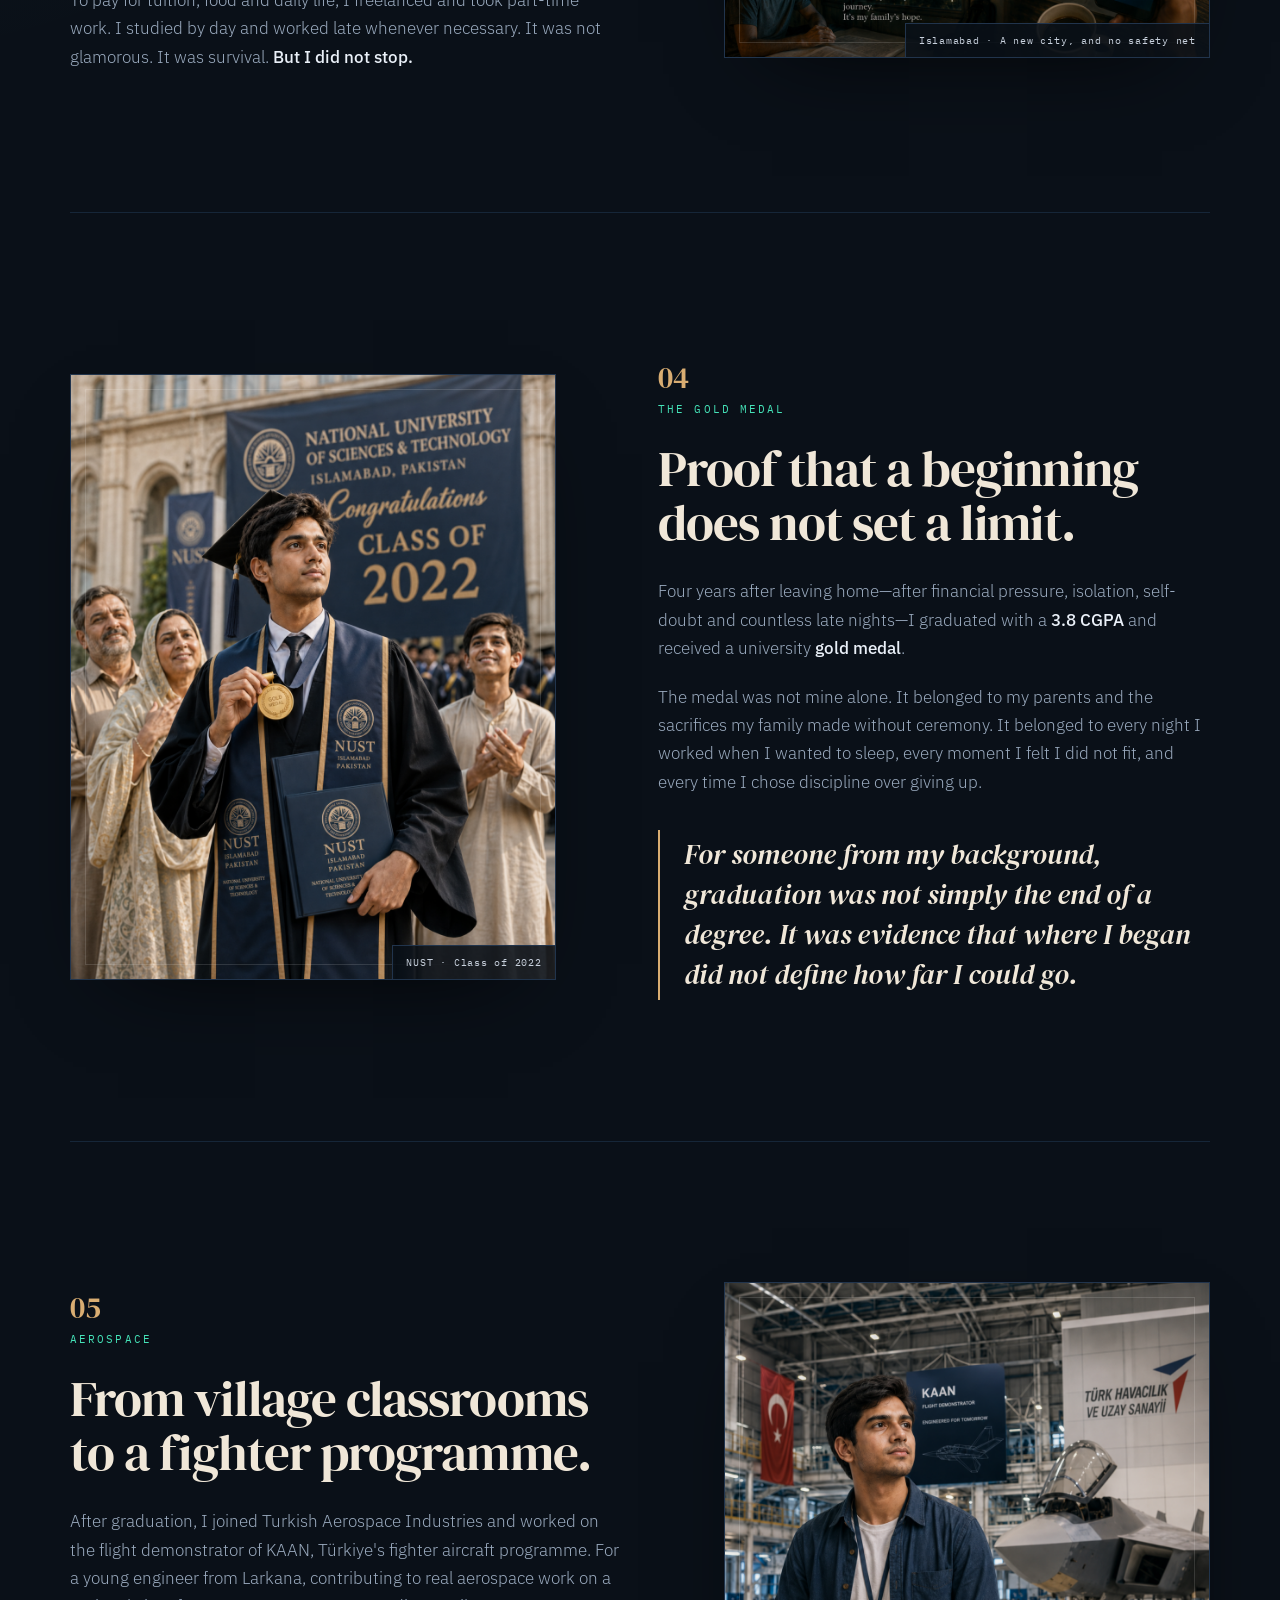
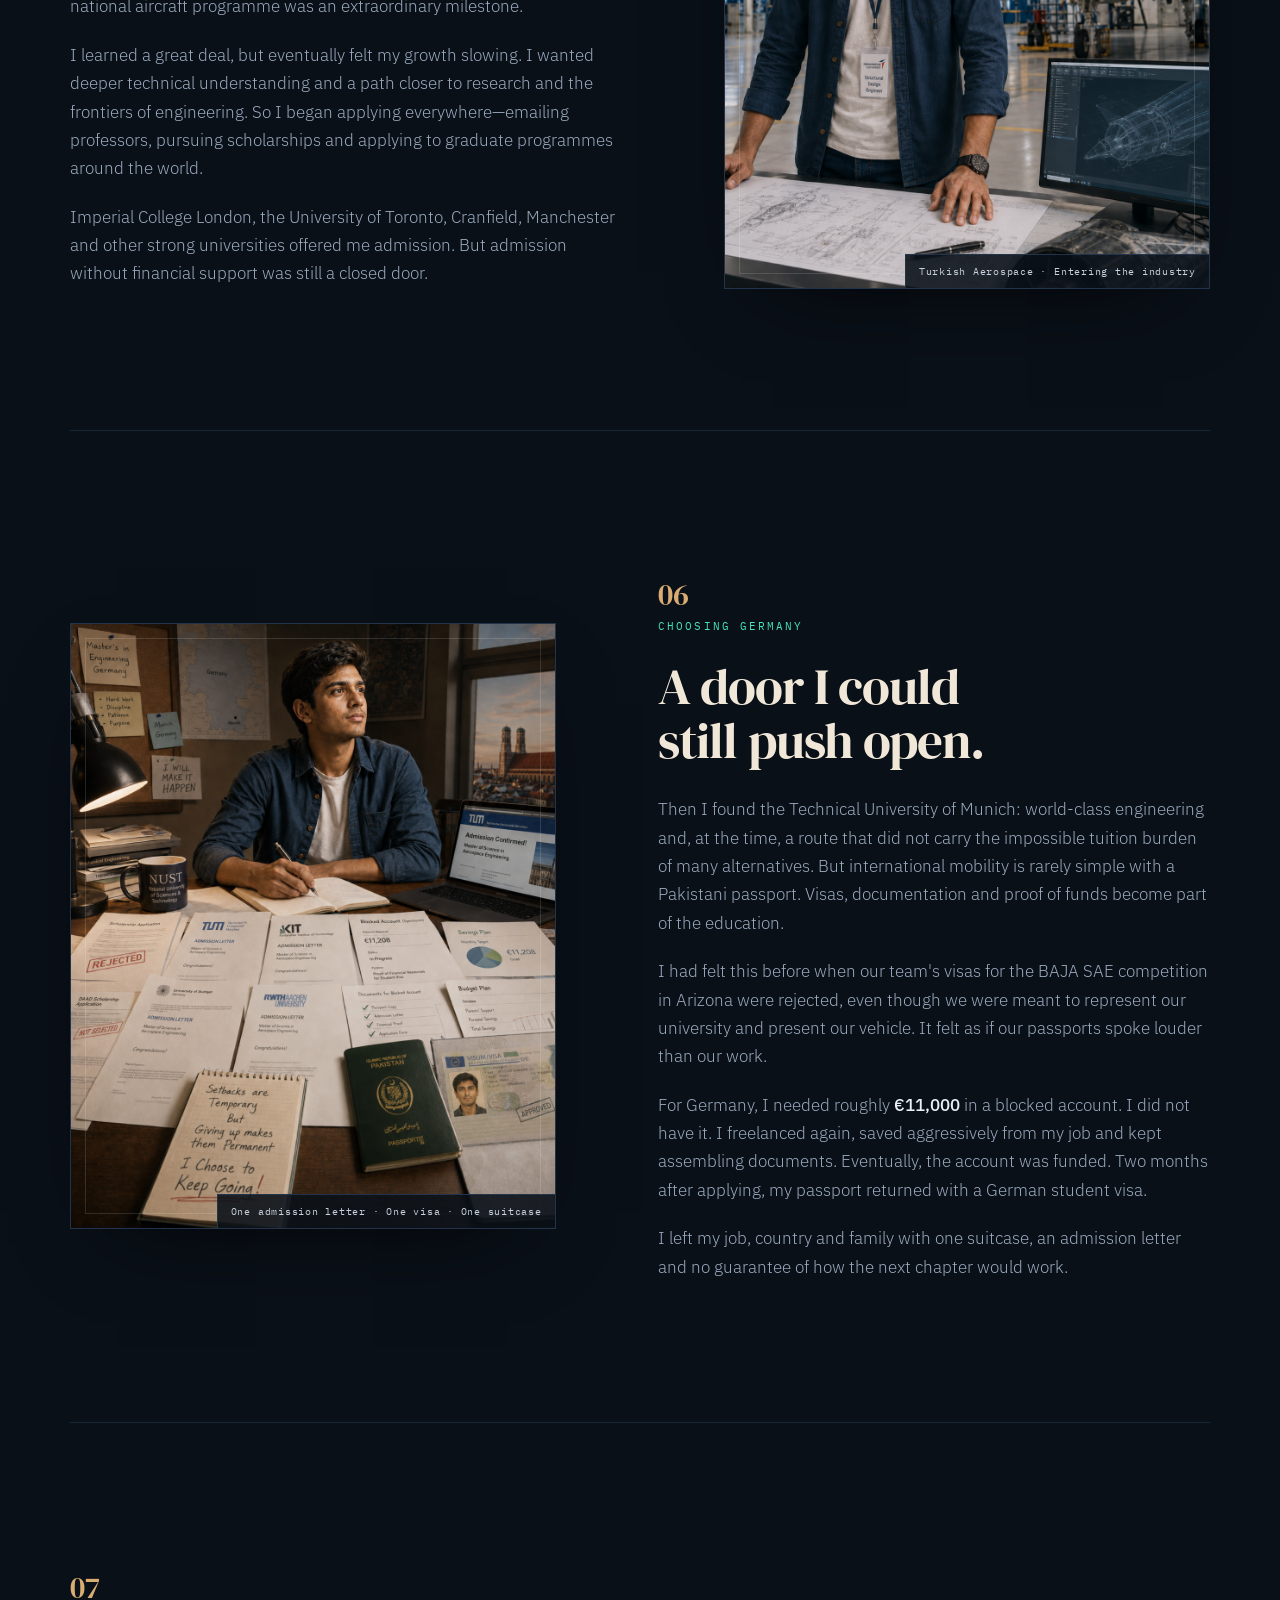
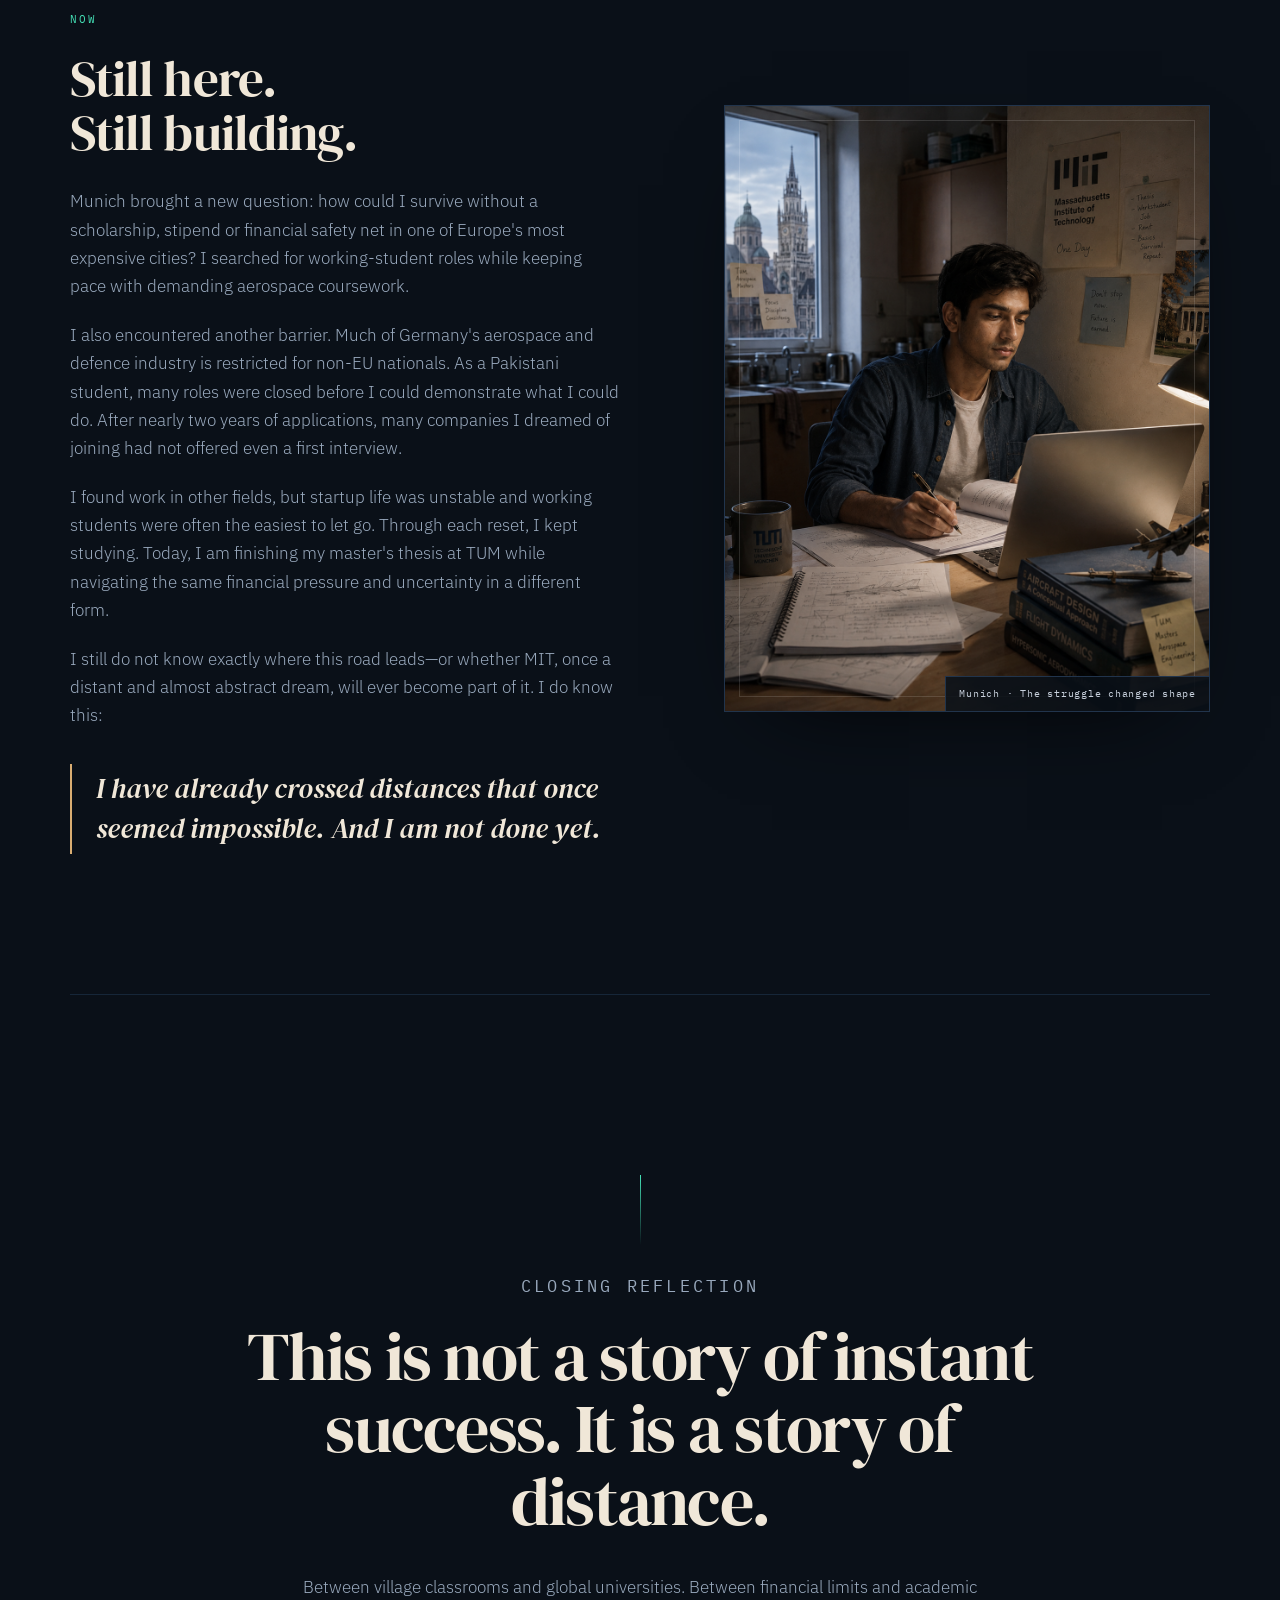
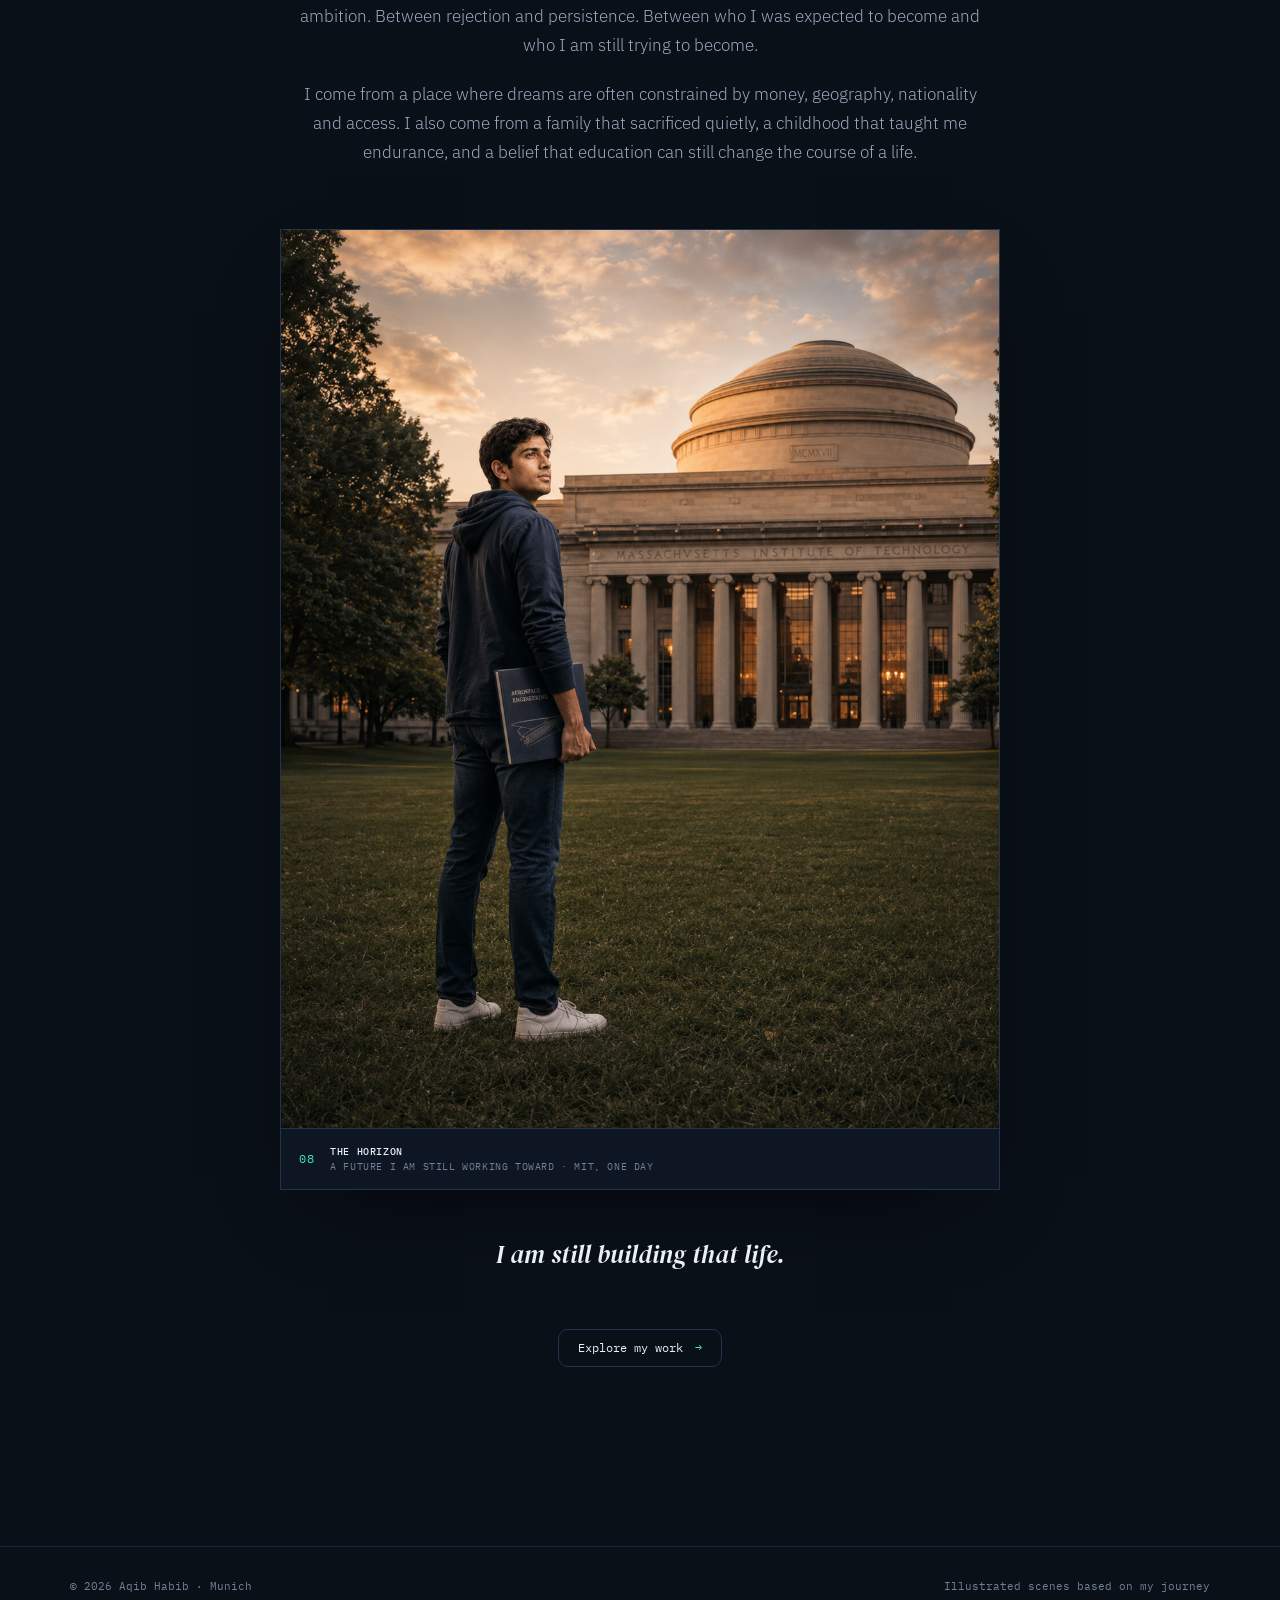
==== commit a6afa5c5: "Update my-story.html" ====
--- a/my-story.html
+++ b/my-story.html
@@ -36,7 +36,7 @@
     <section class="hero">
       <div class="wrap hero-copy">
         <div class="hero-label">A personal journey · 2000—present</div>
-        <h1>From Village <span class="desktop-to">to</span><br><em><span class="mobile-to">to </span>Aerospace<span class="mobile-break"><br></span> Engineering</em></h1>
+        <h1>From Village <span class="desktop-to">to</span><br><em><span class="mobile-to">to </span>Aerospace<span class="mobile-break"><br></span> Engineering.</em></h1>
         <p class="hero-lede">A story about the distance between where I began and where I am still trying to go and the family, work and persistence that made every mile possible.</p>
         <div class="route" aria-label="Journey: Larkana to Islamabad to Türkiye to Munich">
           <span>Larkana</span><i></i><span>Islamabad</span><i></i><span>Türkiye</span><i></i><span>München</span>
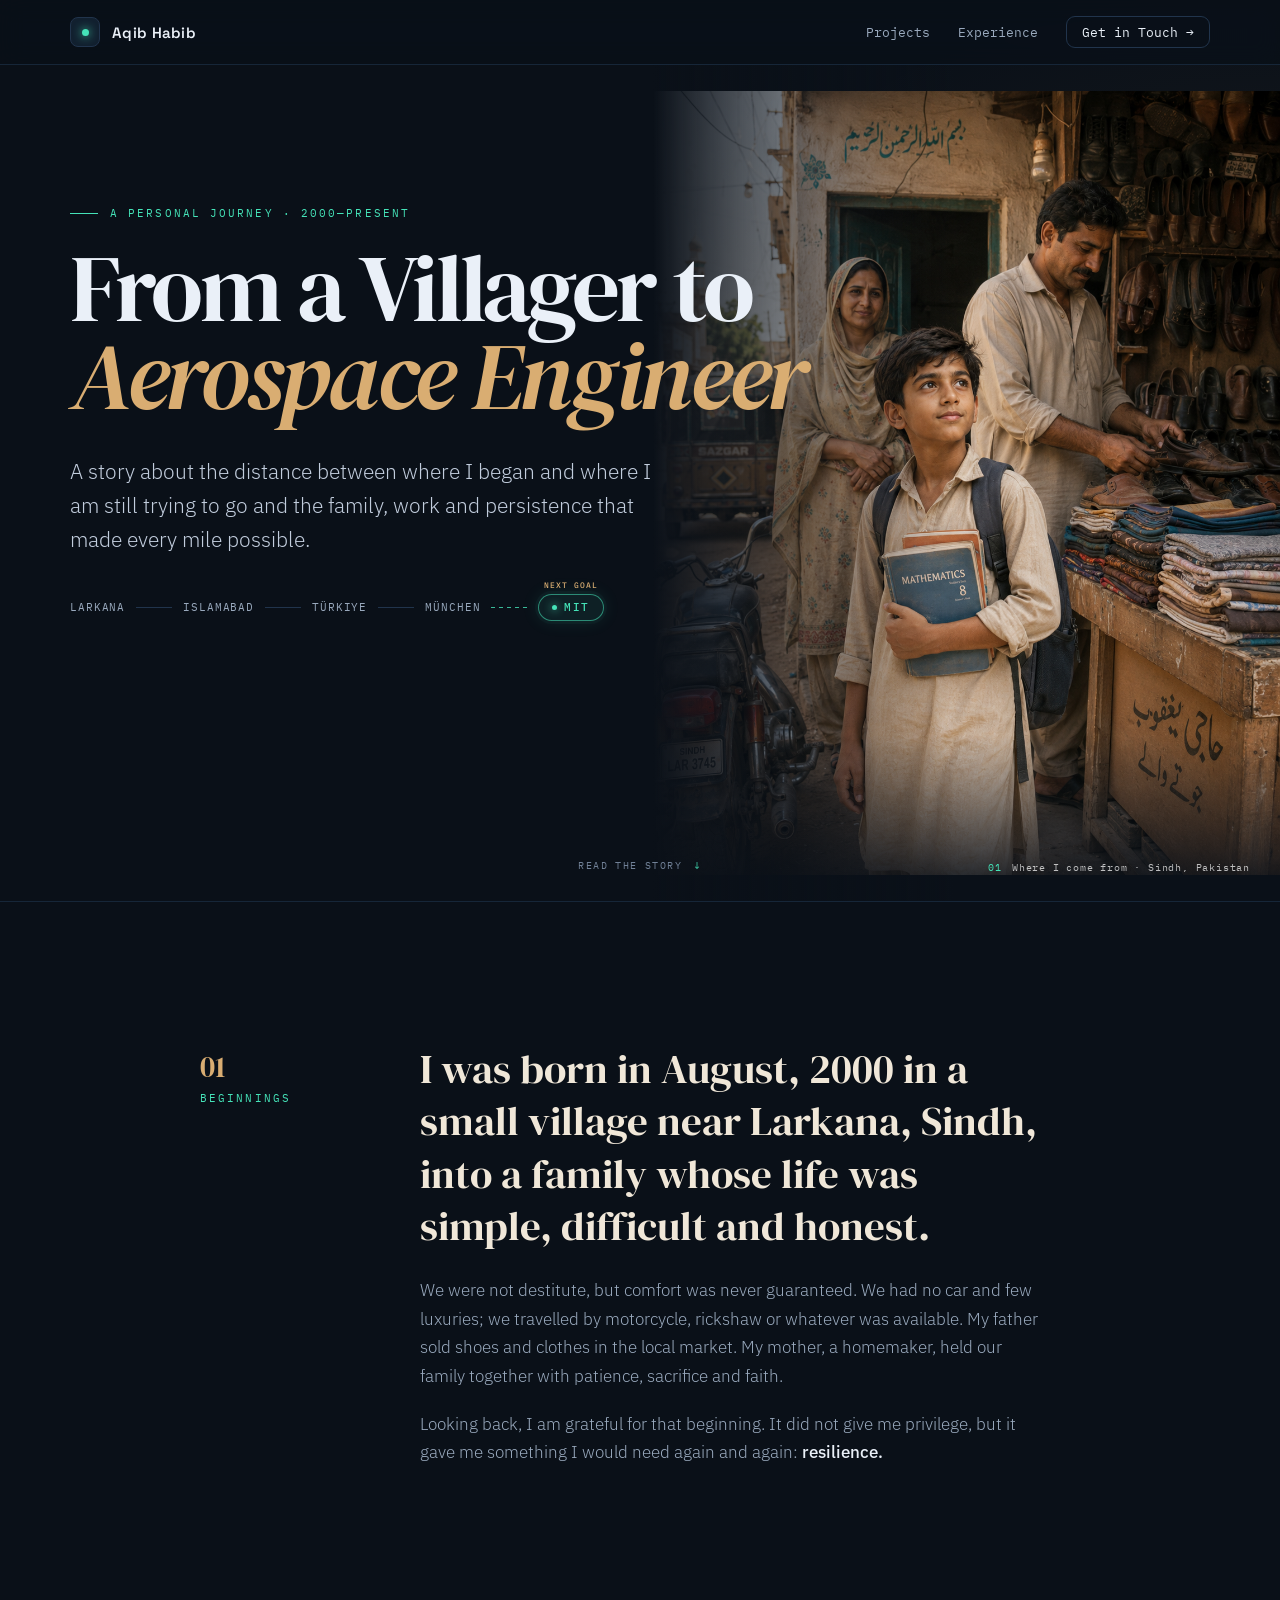
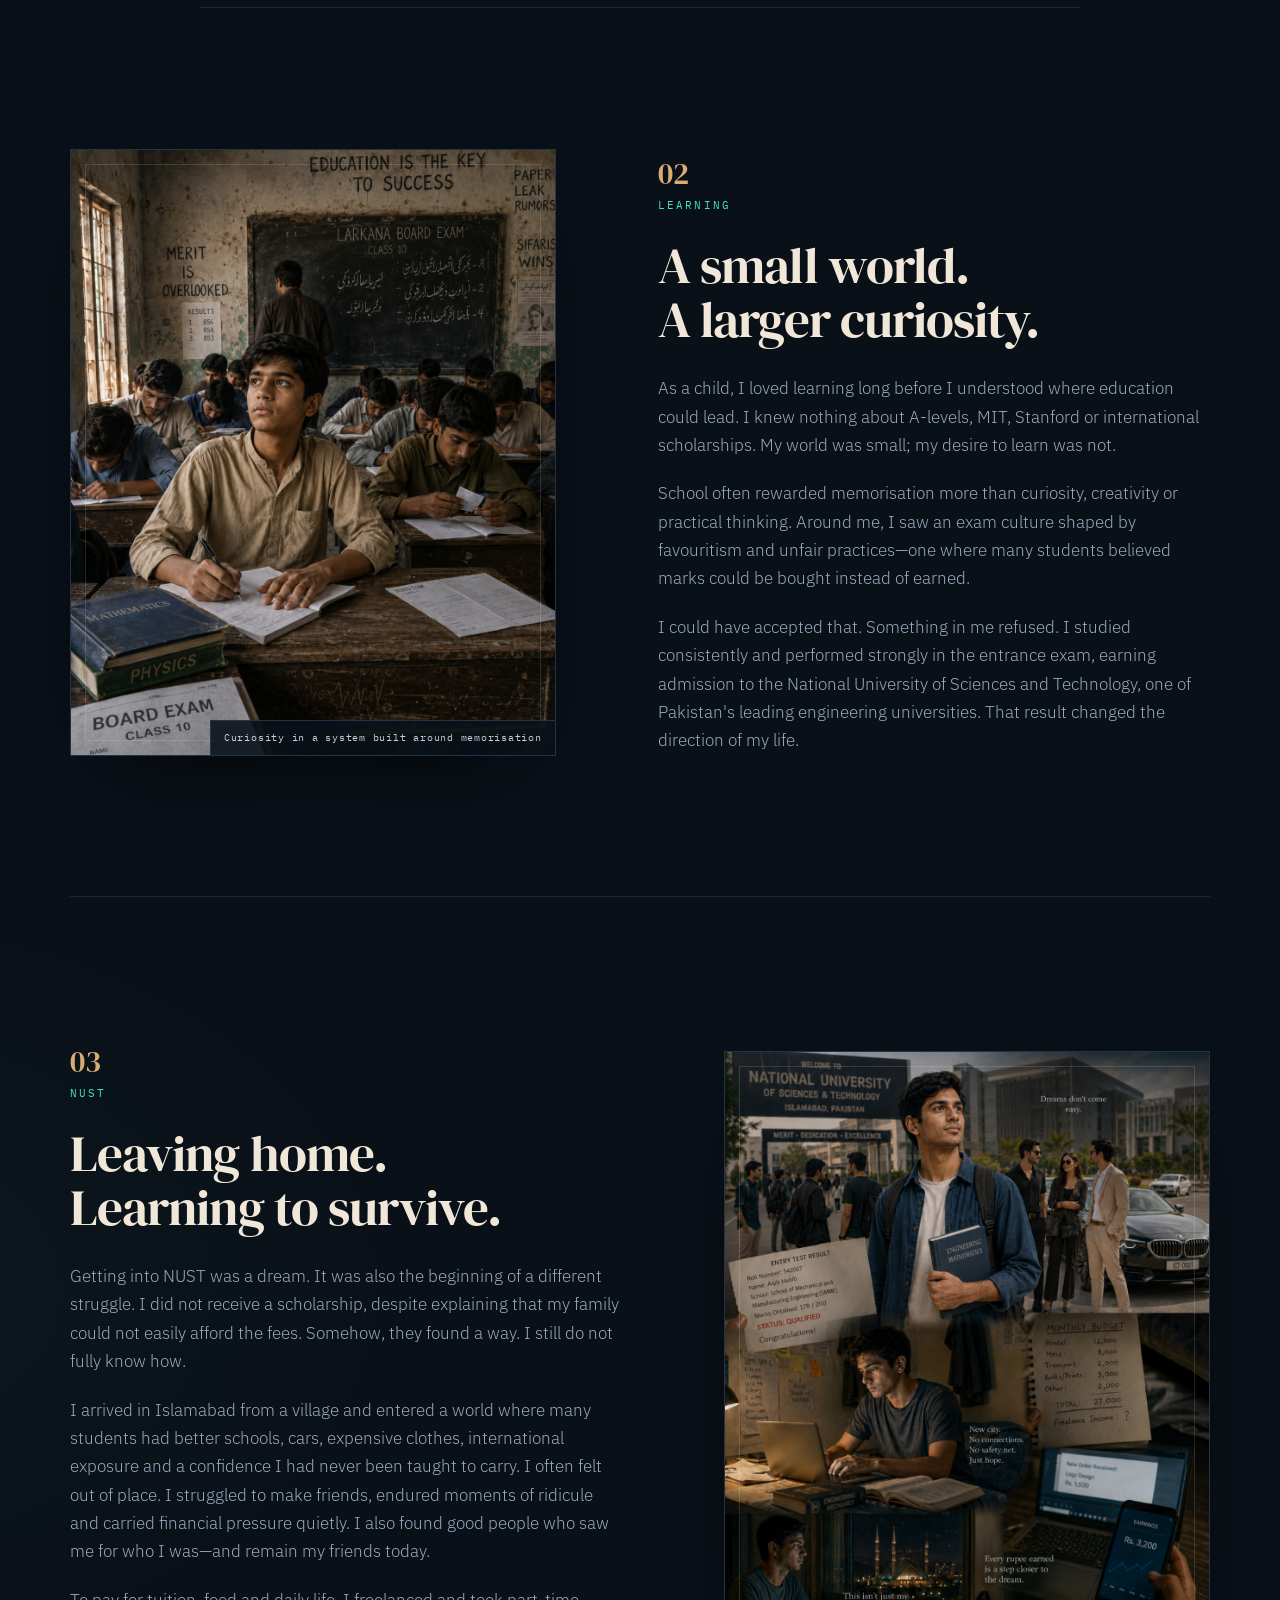
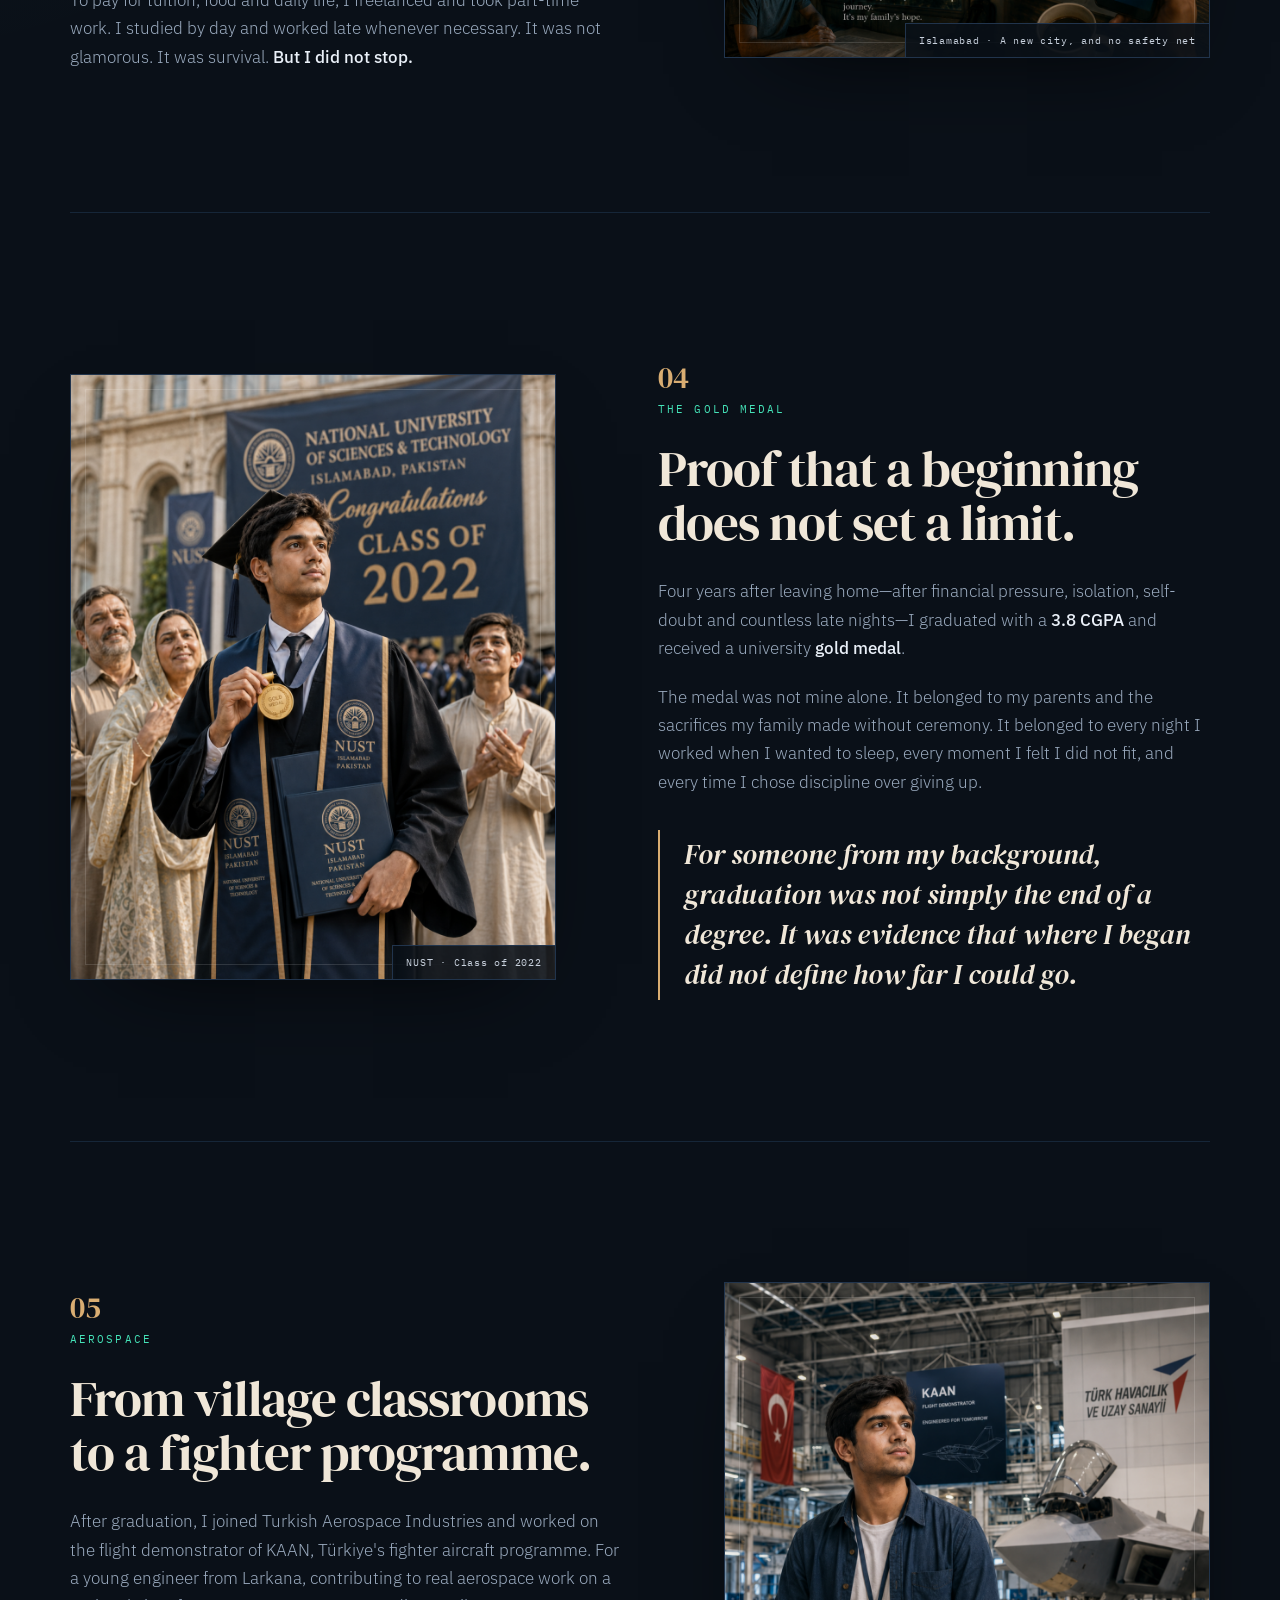
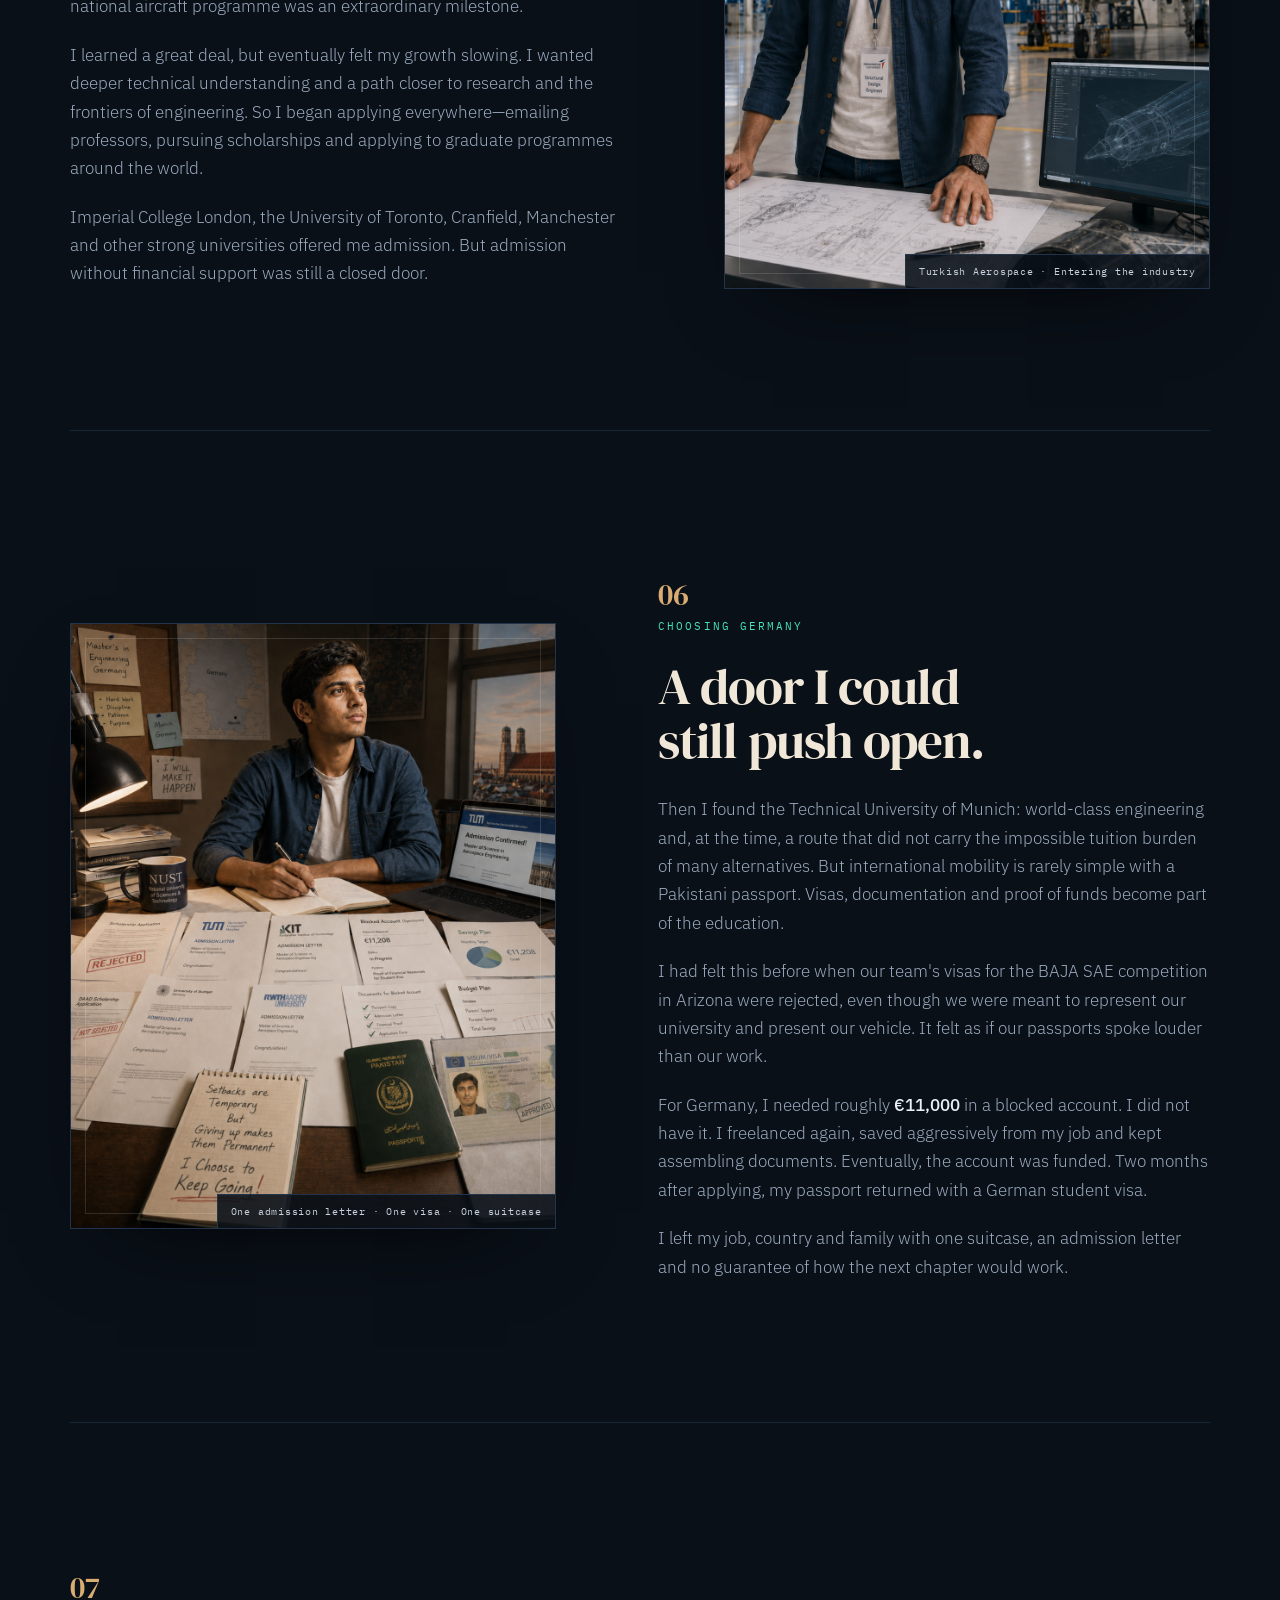
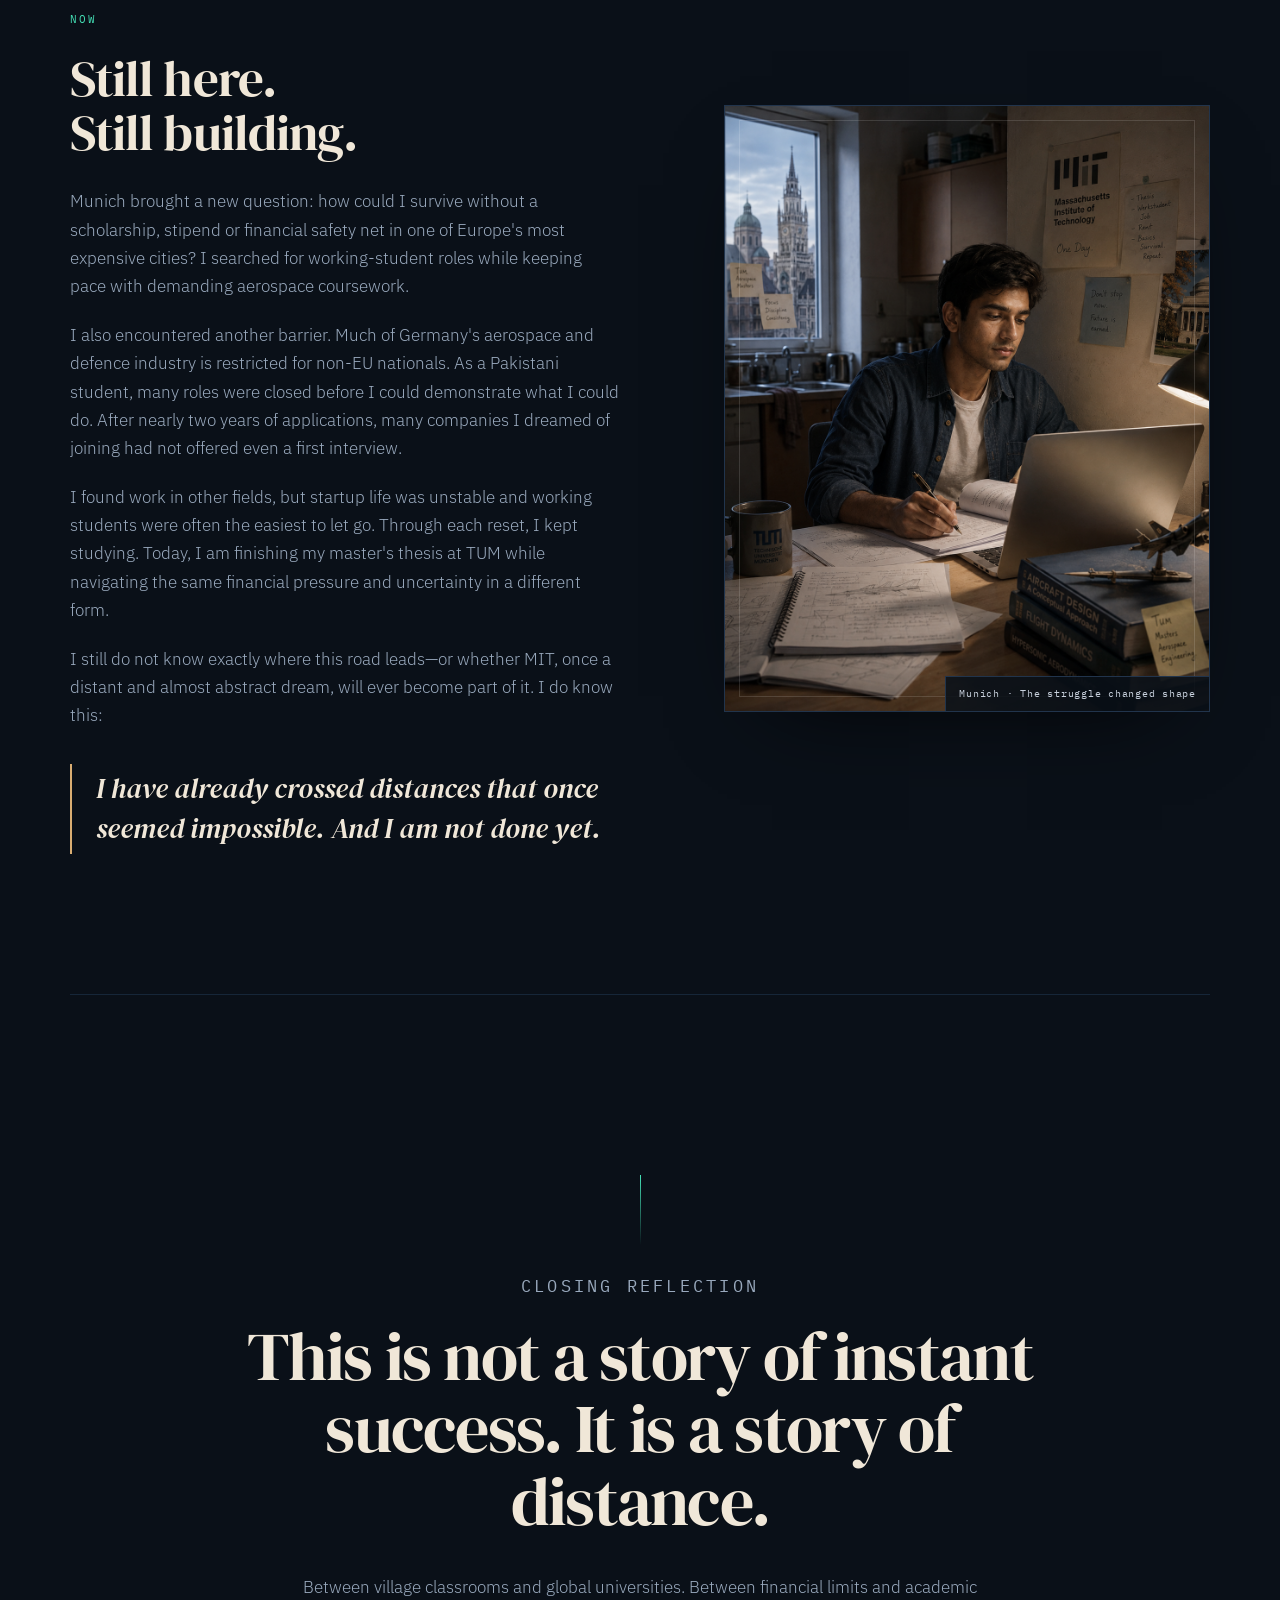
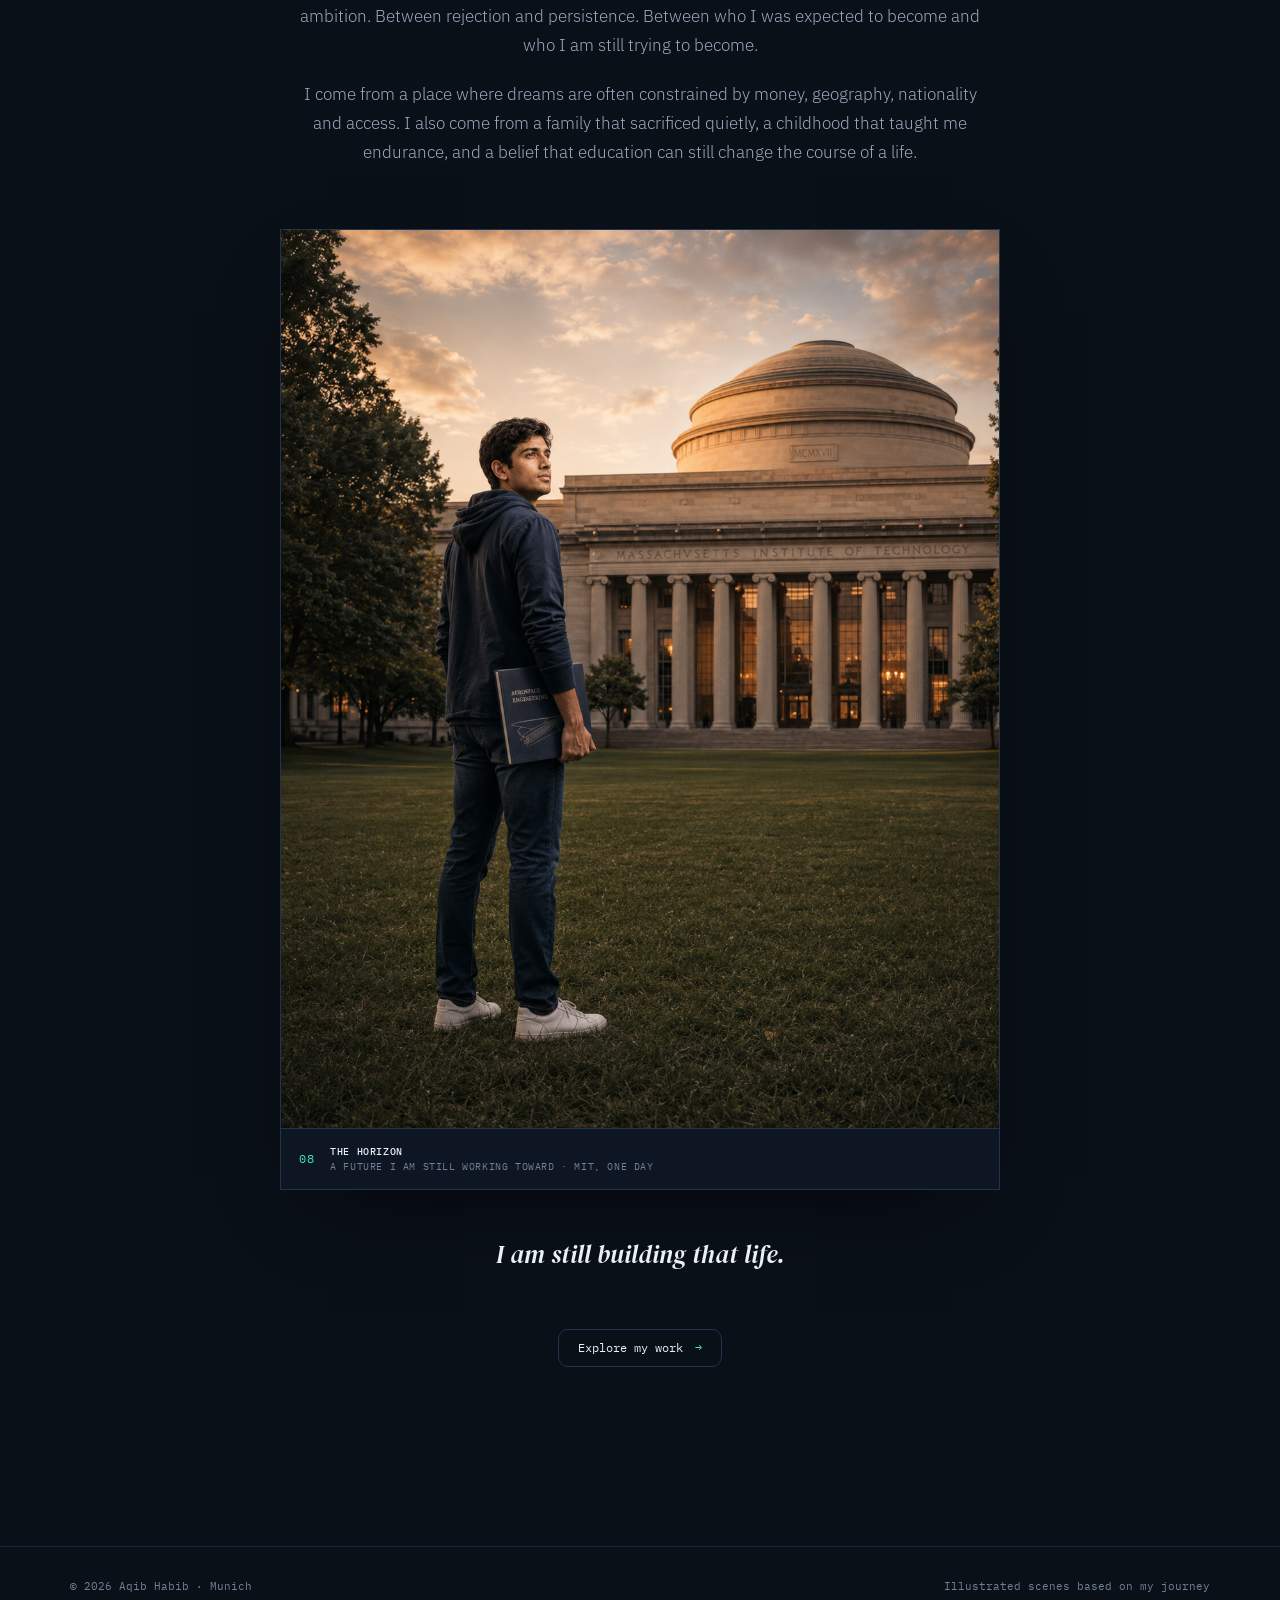
==== commit fa09a1b5: "Added Next Goal to My Story" ====
--- a/my-story.html
+++ b/my-story.html
@@ -36,10 +36,14 @@
     <section class="hero">
       <div class="wrap hero-copy">
         <div class="hero-label">A personal journey · 2000—present</div>
-        <h1>From Village <span class="desktop-to">to</span><br><em><span class="mobile-to">to </span>Aerospace<span class="mobile-break"><br></span> Engineering.</em></h1>
+        <h1>From a Villager <span class="desktop-to">to</span><br><em><span class="mobile-to">to </span>Aerospace<span class="mobile-break"><br></span> Engineer</em></h1>
         <p class="hero-lede">A story about the distance between where I began and where I am still trying to go and the family, work and persistence that made every mile possible.</p>
-        <div class="route" aria-label="Journey: Larkana to Islamabad to Türkiye to Munich">
+        <div class="route" aria-label="Journey: Larkana to Islamabad to Türkiye to München, with MIT as the next goal">
           <span>Larkana</span><i></i><span>Islamabad</span><i></i><span>Türkiye</span><i></i><span>München</span>
+          <span class="route-future">
+            <i class="route-future-line"></i>
+            <span class="route-goal"><small>Next goal</small><strong>MIT</strong></span>
+          </span>
         </div>
       </div>
       <figure class="hero-image">
--- a/assets/my-story.css
+++ b/assets/my-story.css
@@ -144,7 +144,7 @@
 .hero h1 {
   max-width: 820px;
   margin: 25px 0 0;
-  font: 400 clamp(52px, 8.3vw, 102px)/.92 "DM Serif Display", serif;
+  font: 400 clamp(52px, 8.3vw, 95px)/.92 "DM Serif Display", serif;
   letter-spacing: -.035em;
 }
 .hero h1 em { color: var(--warm); font-weight: 400; }
@@ -159,7 +159,7 @@
 }
 .route {
   display: flex;
-  max-width: 600px;
+  max-width: 720px;
   align-items: center;
   gap: 11px;
   margin-top: 38px;
@@ -169,6 +169,58 @@
   text-transform: uppercase;
 }
 .route i { width: clamp(12px, 3vw, 36px); height: 1px; background: var(--line); }
+.route > span,
+.route > i { flex: 0 0 auto; }
+.route-future {
+  display: inline-flex;
+  align-items: center;
+  gap: 11px;
+}
+.route .route-future-line {
+  height: 1px;
+  background: repeating-linear-gradient(90deg, rgba(69, 227, 184, .8) 0 4px, transparent 4px 8px);
+}
+.route-goal {
+  position: relative;
+  display: inline-flex;
+  min-width: 64px;
+  align-items: center;
+  justify-content: center;
+  padding: 7px 13px;
+  border: 1px solid rgba(69, 227, 184, .55);
+  border-radius: 999px;
+  color: var(--signal);
+  background: rgba(69, 227, 184, .08);
+  box-shadow: 0 0 0 3px rgba(69, 227, 184, .035), 0 0 18px rgba(69, 227, 184, .12);
+  animation: goal-pulse 3.2s ease-in-out infinite;
+}
+.route-goal::before {
+  width: 5px;
+  height: 5px;
+  margin-right: 7px;
+  border-radius: 50%;
+  background: currentColor;
+  box-shadow: 0 0 8px currentColor;
+  content: "";
+}
+.route-goal small {
+  position: absolute;
+  bottom: calc(100% + 6px);
+  left: 50%;
+  color: var(--warm);
+  font: 500 8px/1 "IBM Plex Mono", monospace;
+  letter-spacing: .13em;
+  white-space: nowrap;
+  transform: translateX(-50%);
+}
+.route-goal strong {
+  font: 500 11px/1 "IBM Plex Mono", monospace;
+  letter-spacing: .13em;
+}
+@keyframes goal-pulse {
+  0%, 100% { border-color: rgba(69, 227, 184, .45); box-shadow: 0 0 0 3px rgba(69, 227, 184, .025), 0 0 14px rgba(69, 227, 184, .08); }
+  50% { border-color: rgba(69, 227, 184, .8); box-shadow: 0 0 0 4px rgba(69, 227, 184, .055), 0 0 24px rgba(69, 227, 184, .2); }
+}
 .hero-image {
   position: absolute;
   z-index: 1;
@@ -436,6 +488,7 @@
   .hero-lede { margin-top: 26px; font-size: 16px; }
   .route { flex-wrap: wrap; gap: 9px; margin-top: 28px; font-size: 9.5px; }
   .route i { width: 13px; }
+  .route-future { margin-left: auto; gap: 9px; }
   .hero-image { height: auto; min-height: 0; }
   .hero-image figcaption { right: 18px; bottom: 18px; max-width: calc(100% - 36px); text-align: right; }
   .chapter { padding: 78px 0; }
@@ -449,5 +502,6 @@
 @media (prefers-reduced-motion: reduce) {
   html { scroll-behavior: auto; }
   .scroll-cue span { animation: none; }
+  .route-goal { animation: none; }
   .reveal { opacity: 1; transform: none; transition: none; }
 }
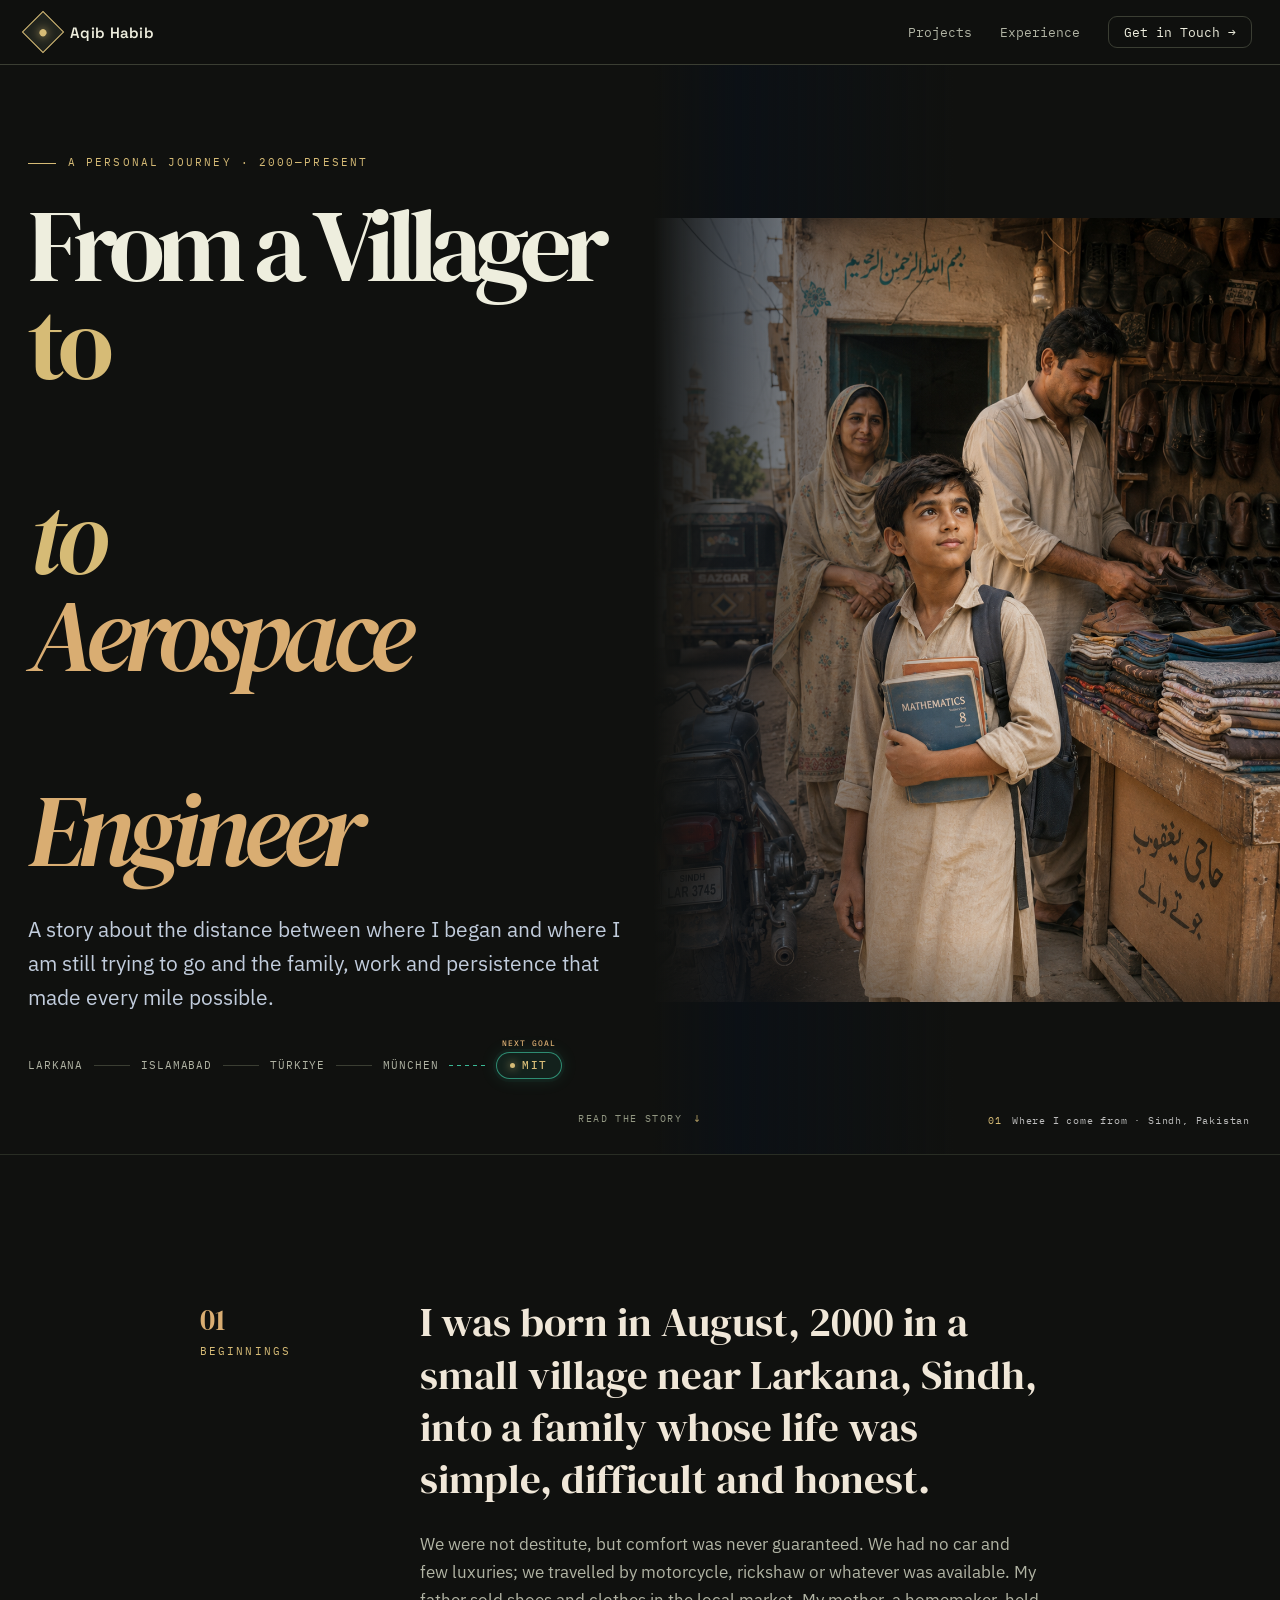
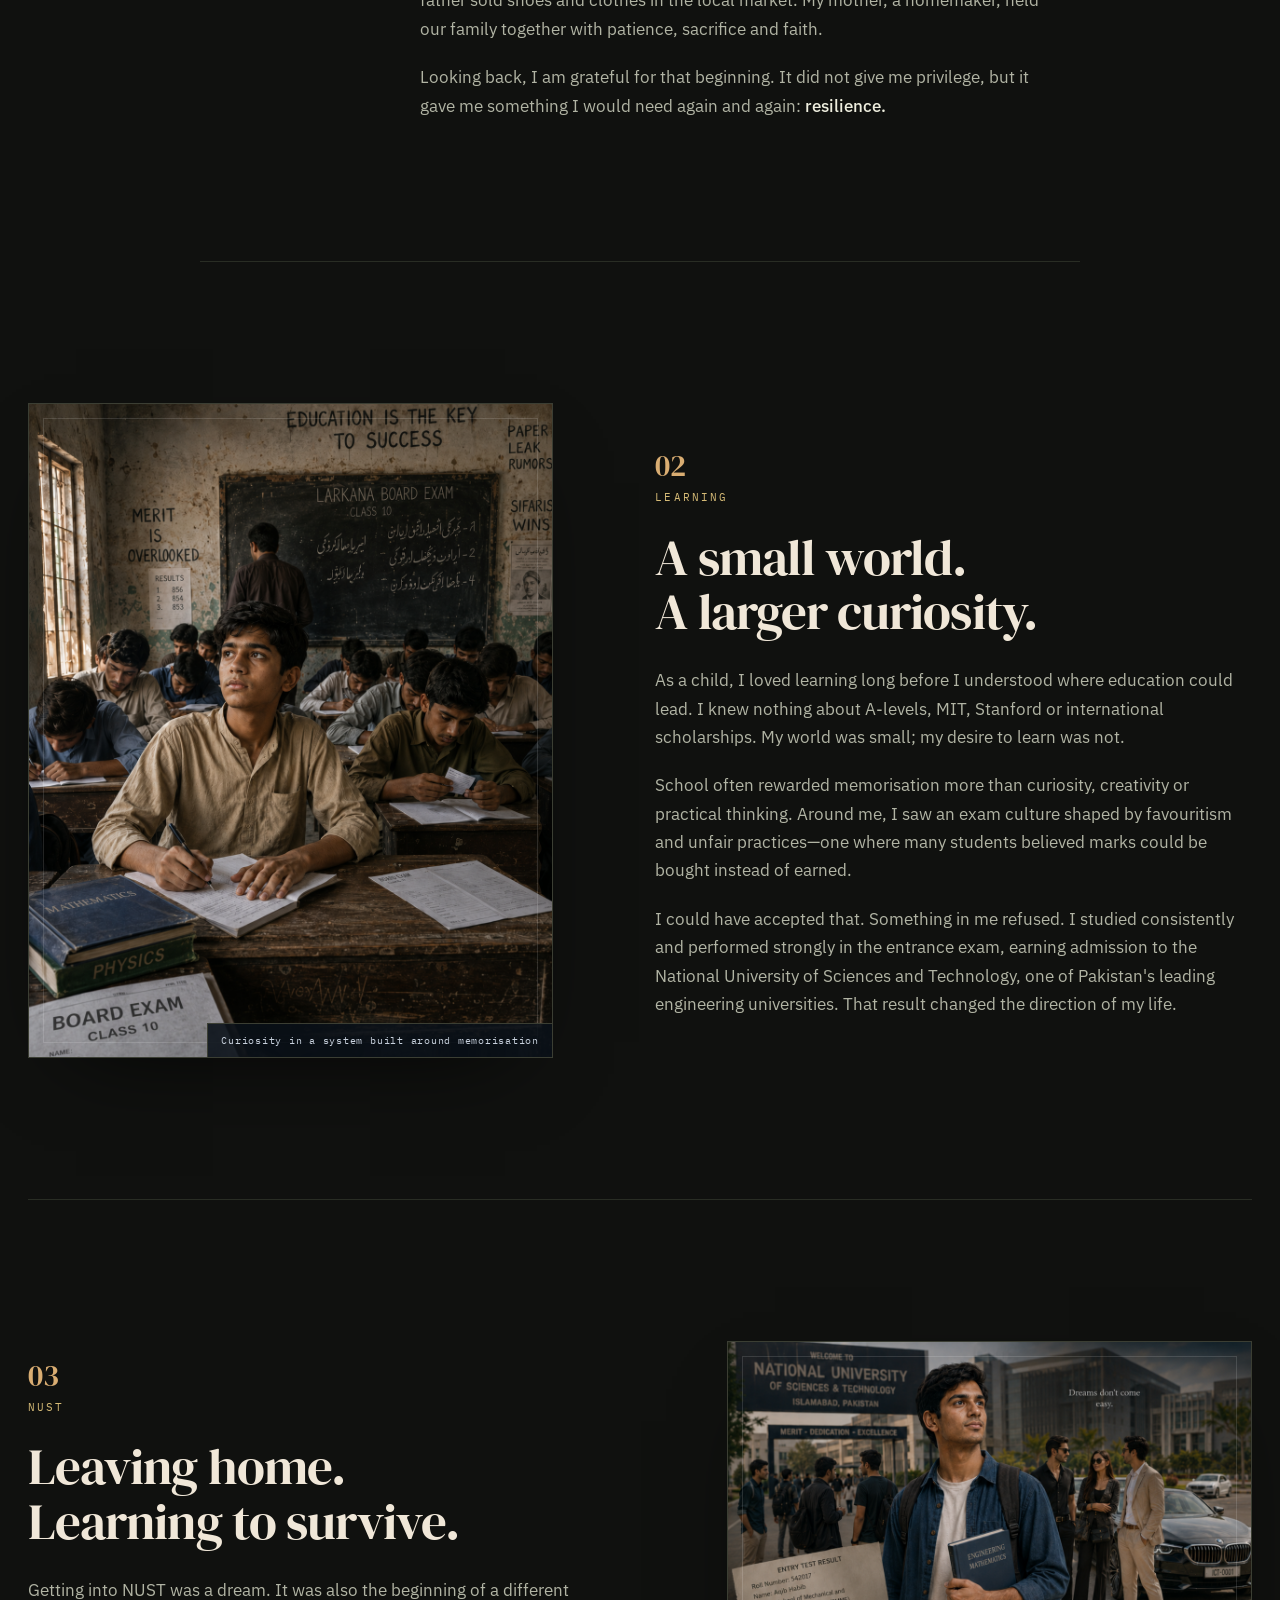
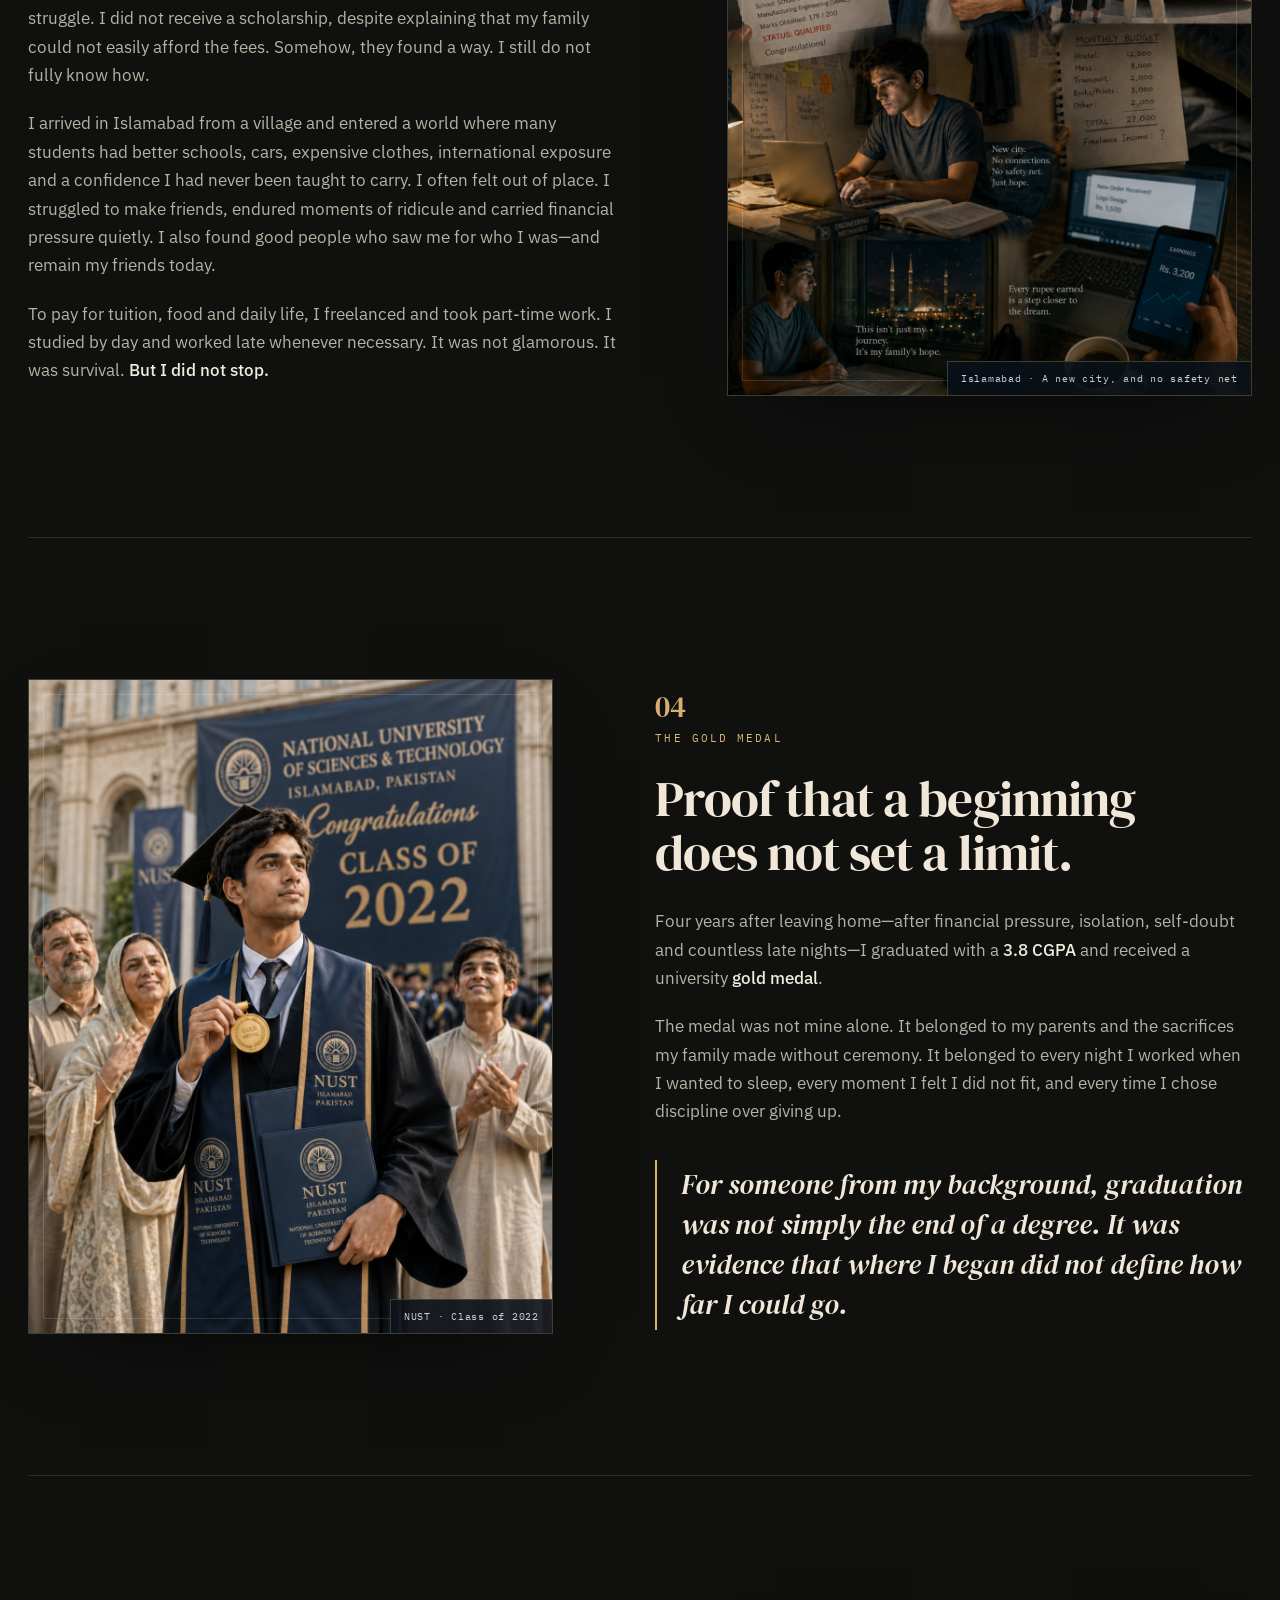
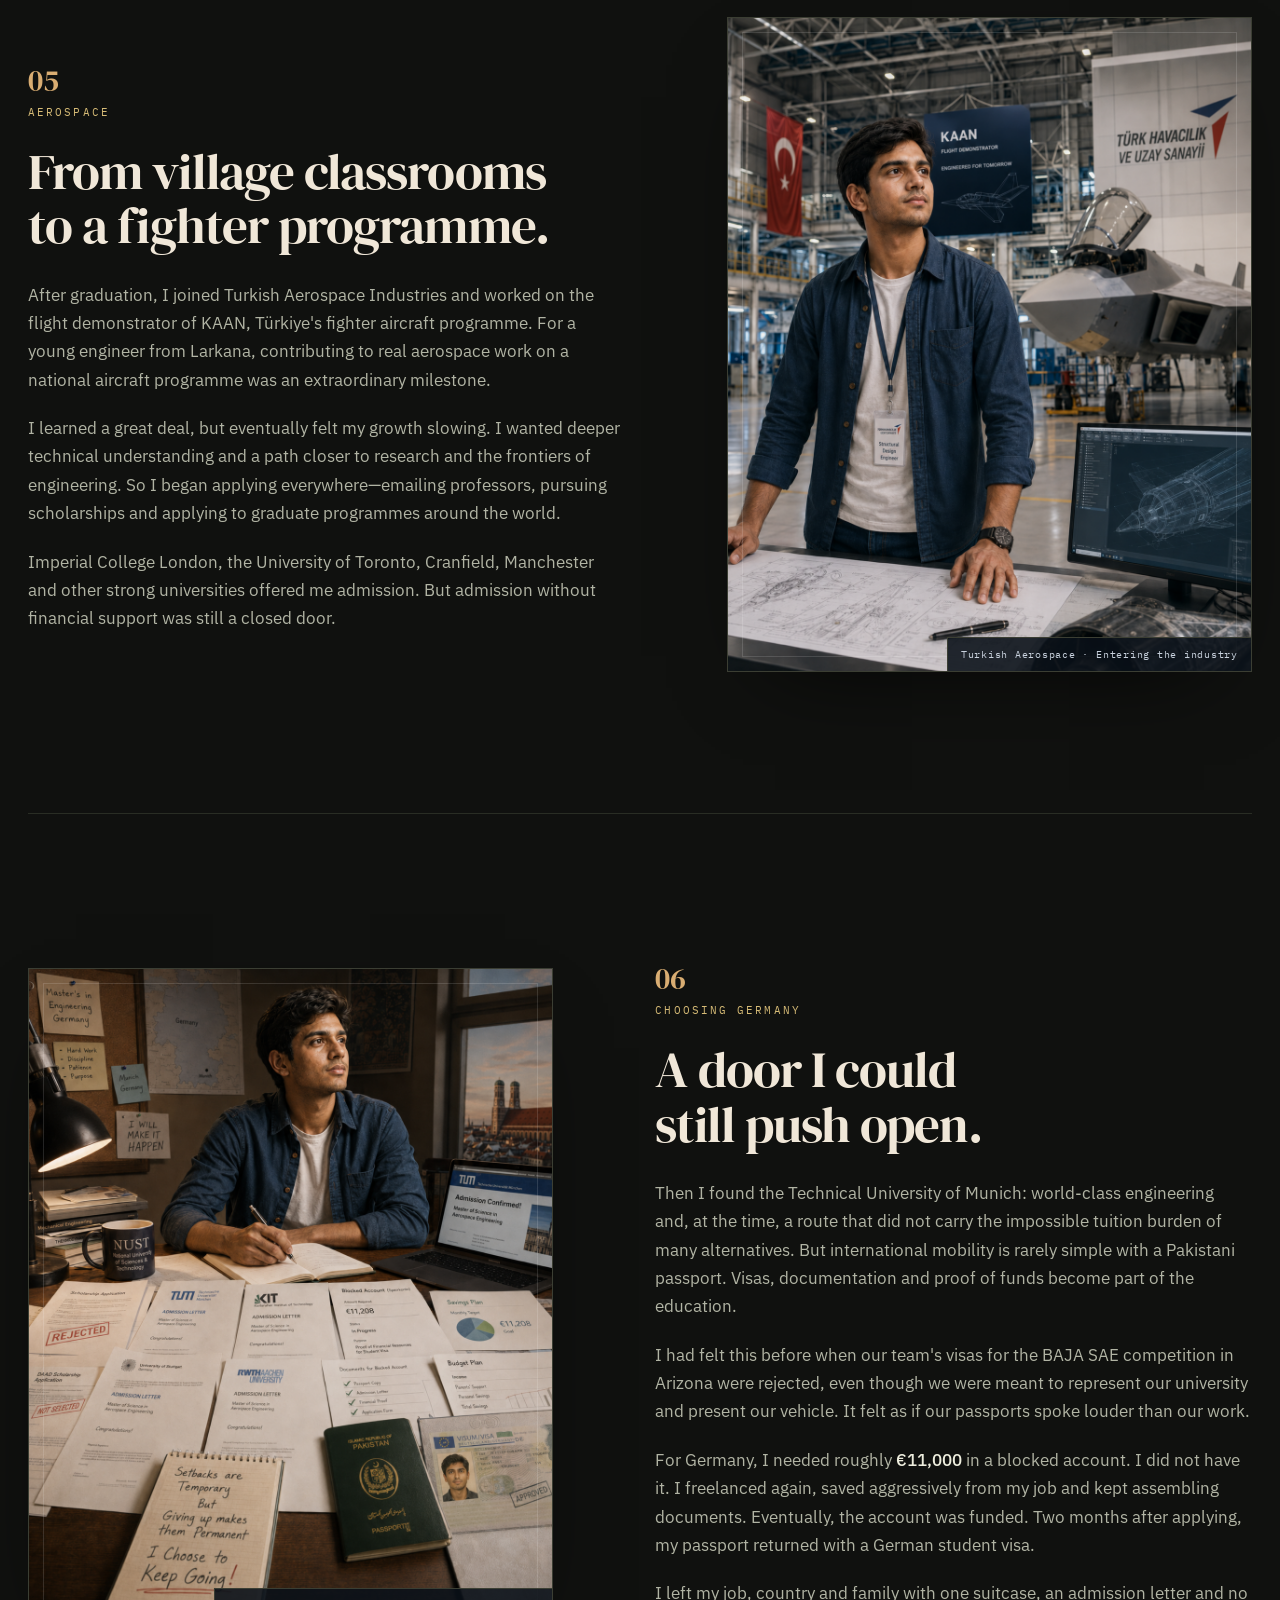
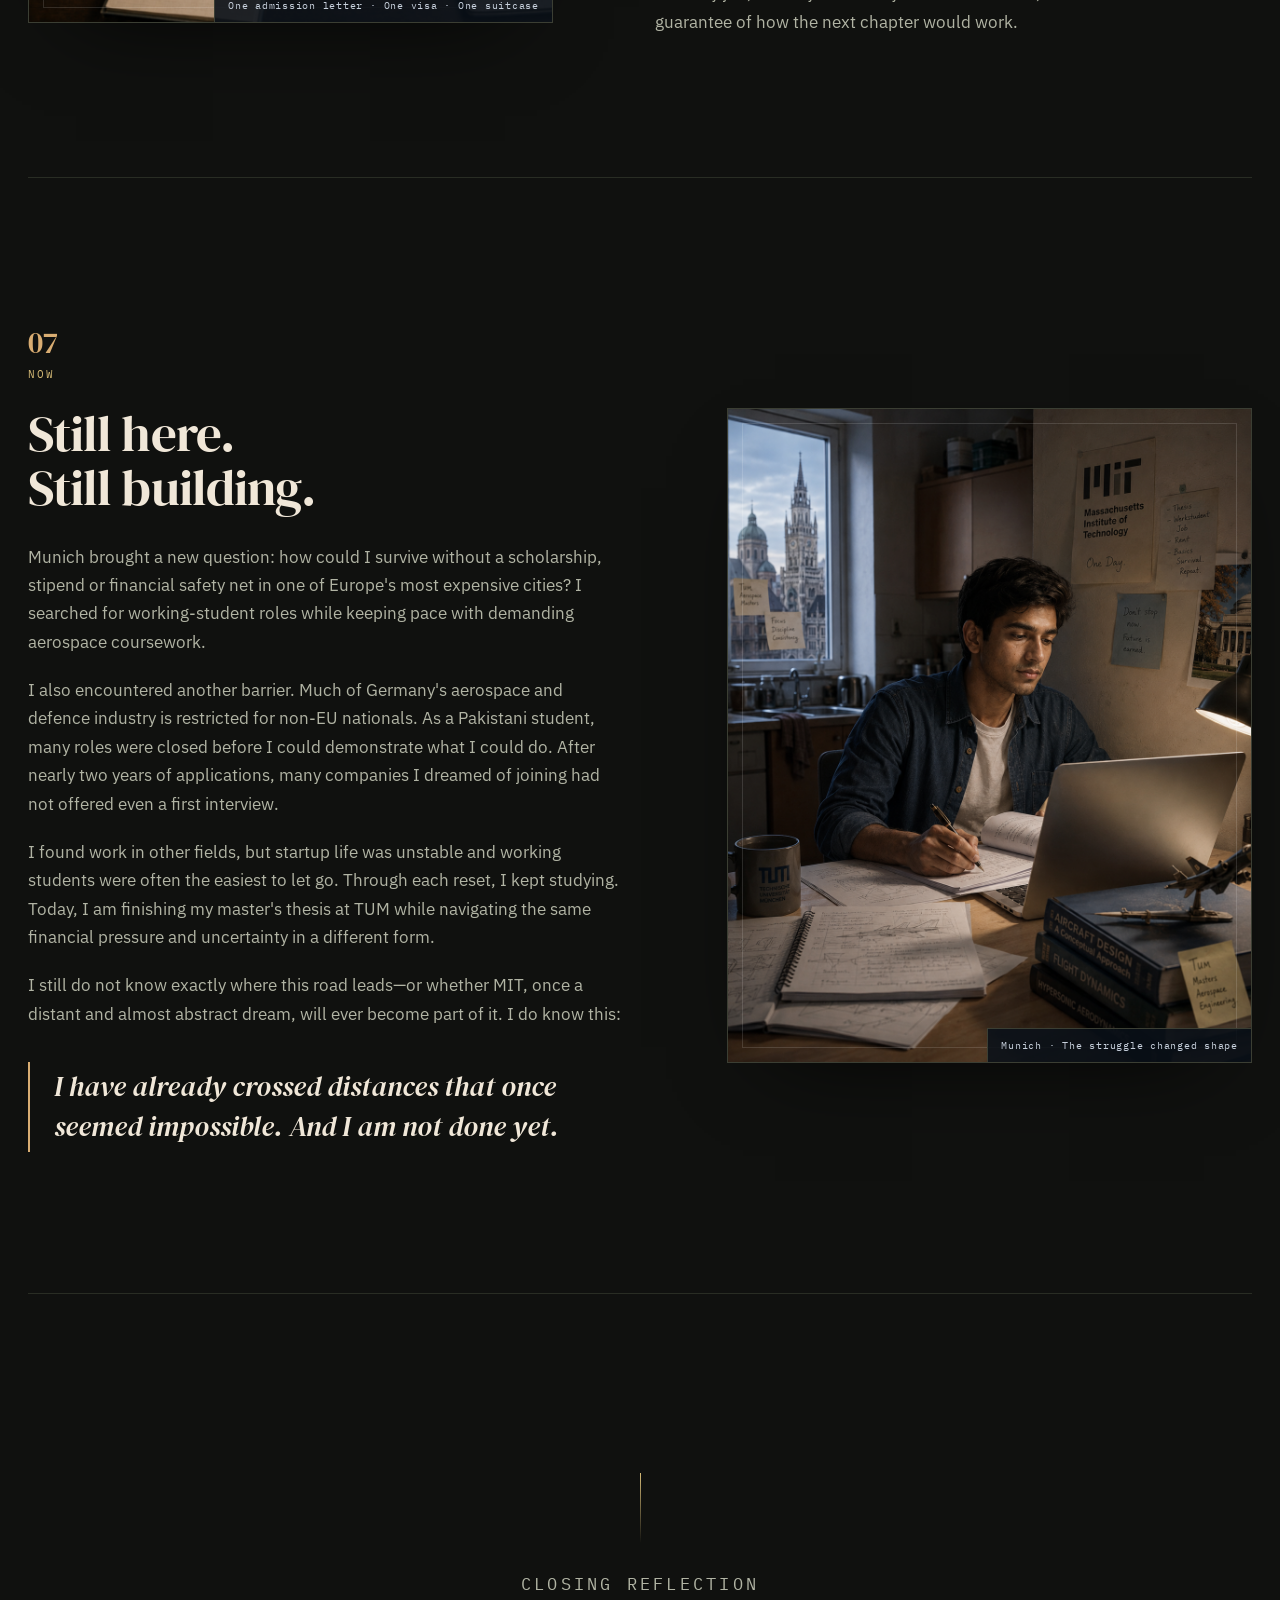
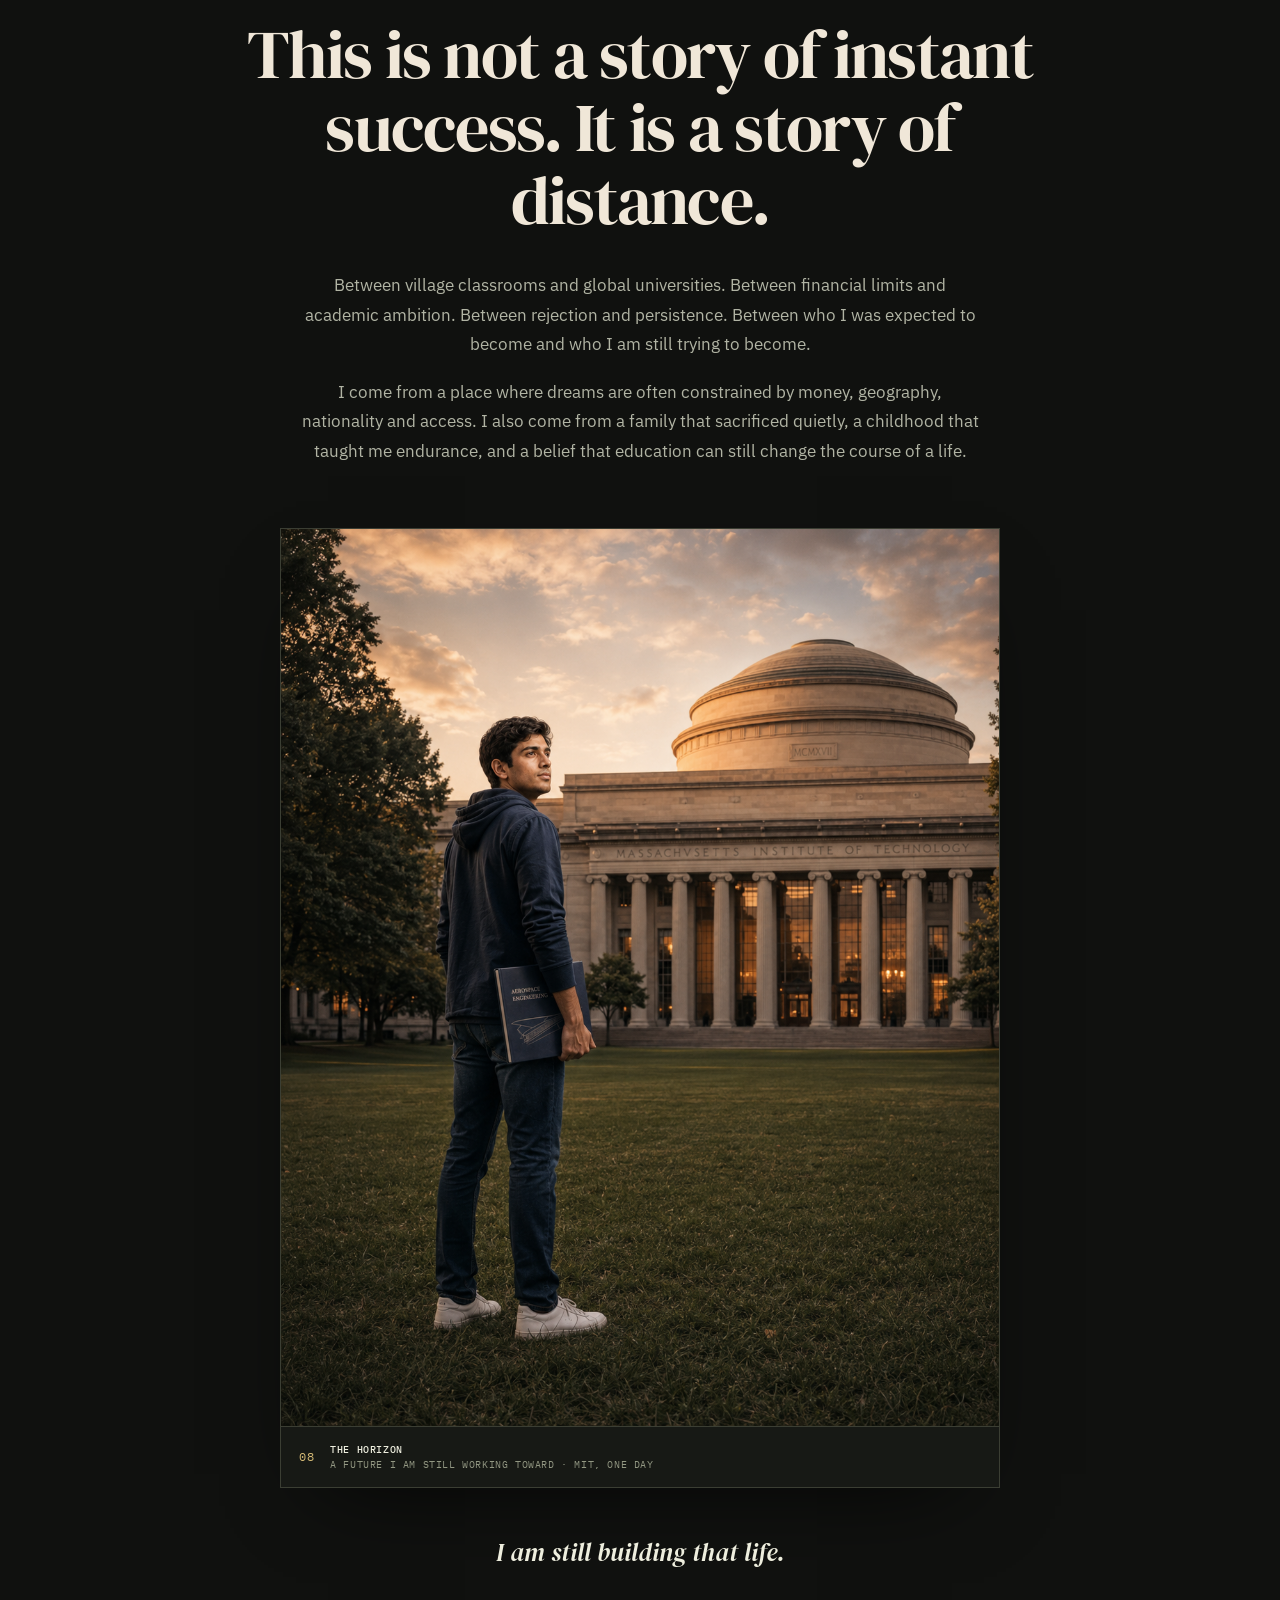
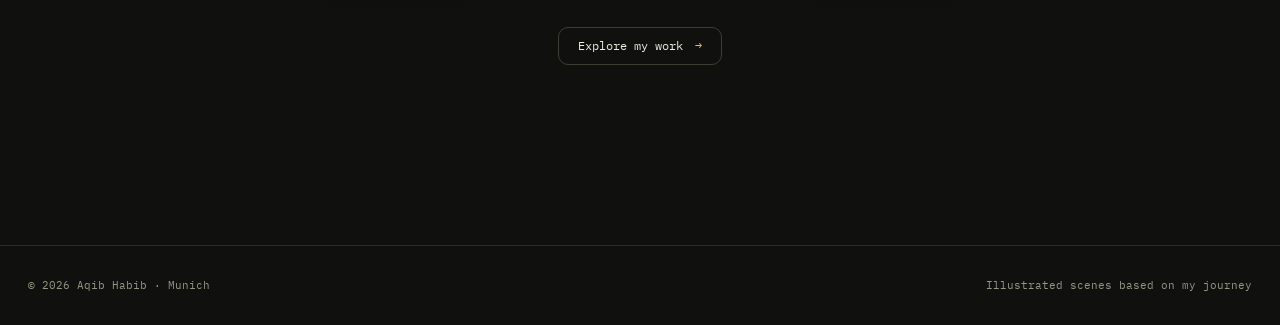
==== commit e30a6b49: "Redesign portfolio as an engineering dossier and add AREA thesis" ====
--- a/my-story.html
+++ b/my-story.html
@@ -13,6 +13,7 @@
   <link rel="preconnect" href="https://fonts.gstatic.com" crossorigin>
   <link href="https://fonts.googleapis.com/css2?family=DM+Serif+Display:ital@0;1&amp;family=IBM+Plex+Mono:wght@400;500&amp;family=IBM+Plex+Sans:wght@300;400;500;600&amp;family=Space+Grotesk:wght@500;600&amp;display=swap" rel="stylesheet">
   <link rel="stylesheet" href="assets/my-story.css">
+<link rel="stylesheet" href="assets/dossier.css">
 </head>
 <body>
   <div class="read-progress" aria-hidden="true"></div>
--- a/assets/dossier.css
+++ b/assets/dossier.css
@@ -0,0 +1,11 @@
+:root{--ink:#10110f;--ink-1:#171915;--ink-2:#20231d;--ink-3:#292c24;--line:#3b3e33;--line-soft:#292d24;--text:#eeeede;--muted:#b1b4a4;--muted-2:#929782;--signal:#d6bb76;--signal-dim:#bba15d;--signal-rgb:214,187,118;--alert:#dfbc70;--blue:#c2c8aa;--r:3px;--maxw:1240px}
+body{background:linear-gradient(90deg,transparent 49.9%,#ffffff03 50%,transparent 50.1%),#10110f;background-size:80px 80px;font-weight:400}
+::selection{background:#d6bb76;color:#10110f}a:focus-visible,button:focus-visible{outline:2px solid var(--signal);outline-offset:6px}html{scroll-padding-top:100px}
+.nav,.site-nav{background:#10110ff2;border-bottom:1px solid var(--line)}.brand .mark,.brand-mark{border-radius:0;border-color:var(--signal);transform:rotate(45deg)}.brand .dot,.brand-dot{background:var(--signal)}.nav-links a{font-size:12px}.nav-cta{border-radius:2px!important;background:var(--signal)!important;color:#10110f!important}.hero{padding:90px 0 75px}.hero-grid{grid-template-columns:1.25fr .75fr;gap:64px;align-items:center}.hero h1{font-size:clamp(62px,8vw,112px);line-height:.95;letter-spacing:-.07em;margin:28px 0}.hero h1 span{display:block;color:var(--signal)}.hero .lede{max-width:640px;font-size:18px;line-height:1.75}.eyebrow{font-size:10px;letter-spacing:.17em}.hero-cta{flex-wrap:wrap}.btn,.button,.chip,.tag,.evidence-link{border-radius:2px!important}.btn.primary,.button.primary{background:var(--signal);color:#10110f}.chip{background:transparent}.dossier-id{position:relative;min-height:430px;background:radial-gradient(ellipse at center,#303626 0,transparent 70%),#171a14;border:1px solid #686c52;padding:28px;display:flex;flex-direction:column;justify-content:space-between;overflow:hidden}.dossier-id:before{content:'';position:absolute;inset:60px -50px;background:repeating-radial-gradient(circle at center,transparent 0,transparent 38px,#c4cd9e14 39px,#c4cd9e14 40px);pointer-events:none}.file-label,.id-bottom,.access-bar,.mission-number{font:11px 'IBM Plex Mono',monospace;text-transform:uppercase;letter-spacing:.12em}.file-label{display:flex;justify-content:space-between;color:var(--muted)}.monogram{font-family:'Space Grotesk',sans-serif;font-weight:500;font-size:140px;line-height:1;text-align:center;color:#d6bb76;position:relative;letter-spacing:-18px;margin-left:-18px}.id-bottom{display:grid;gap:14px;position:relative}.id-bottom strong{font-size:18px;letter-spacing:.04em;color:var(--text)}.id-bottom span{color:var(--muted)}.access-bar{border-block:1px solid var(--line);padding:17px 0;color:var(--muted);display:flex;justify-content:space-between;gap:20px;margin-top:65px}.access-bar b{color:var(--signal);font-weight:400}.sec-head h2{font-size:clamp(30px,4vw,47px);max-width:750px;letter-spacing:-.045em}.sec-head p{max-width:680px}.sec-head .tag{font-size:9px;max-width:240px;white-space:normal;text-align:right;background:transparent}.work-grid{grid-template-columns:repeat(2,minmax(0,1fr));gap:26px}.card{border-radius:3px;background:#171915;box-shadow:none;overflow:hidden}.card:hover{border-color:var(--signal);transform:translateY(-4px)}.thumb{height:auto;aspect-ratio:16/9;position:relative;border-bottom:1px solid var(--line);background:#20231d;overflow:hidden}.thumb img{width:100%;height:100%;object-fit:cover;display:block;transition:transform .6s}.card:hover .thumb img{transform:scale(1.035)}.thumb .mission-number{position:absolute;top:16px;left:16px;background:#10110fe8;border:1px solid #797e61;padding:7px 10px;color:#e6d7a6}.thumb .image-note{position:absolute;bottom:10px;right:12px;font:9px 'IBM Plex Mono',monospace;background:#10110fdc;padding:4px 6px;color:#d9ddcd}.card-body{padding:28px}.card-body h3{font-size:25px;line-height:1.18}.card-body p{font-size:14px;line-height:1.75}.card-links{border-top:1px solid var(--line);padding-top:17px;margin-top:22px}.stack b{background:transparent;border:1px solid var(--line);border-radius:2px;font-size:10px}.pub,.edu-card,.exp-group,.skill-col,.reference-card,.achievement-card{background:#171915!important;border:1px solid var(--line);border-radius:3px!important;box-shadow:none!important}.research{gap:20px}.pub{padding:28px}.pub h3{line-height:1.3}.exp-group{padding:28px}.tl-item{grid-template-columns:165px 1fr}.tl-where h3{line-height:1.3}.achievement-card{padding:25px;display:flex;flex-direction:column}.achievement-card:before{display:none}.achievements-grid{grid-template-columns:repeat(2,minmax(0,1fr));gap:16px}.achievement-top{align-items:flex-start}.achievement-card h3{line-height:1.3}.achievement-card .evidence-links{margin-top:auto;padding-top:18px}.achievement-icon,.edu-icon{background:#d6bb7610!important;color:var(--signal)!important;border-radius:2px!important;flex-shrink:0}.skill-grid{gap:18px}.skill-col{padding:26px}.skill-col h3{font-size:19px;line-height:1.4;padding-bottom:18px;border-bottom:1px solid var(--line)}.skill-col ul{display:flex;flex-wrap:wrap;gap:8px;padding:0;list-style:none}.skill-col li{padding:7px 10px;border:1px solid var(--line);font:12px 'IBM Plex Mono',monospace;background:#20231d}.skill-col li:before{display:none}.creds{display:grid;grid-template-columns:repeat(2,minmax(0,1fr));gap:12px;margin:20px 0 52px}.creds .c{border:1px solid var(--line);padding:0;border-radius:2px;background:#171915}.creds .c a{display:flex;justify-content:space-between;align-items:center;padding:20px;gap:20px;font-size:14px;color:var(--text)}.creds .c a:after{content:'↗';color:var(--signal)}.creds .c:hover{border-color:var(--signal)}.reveal{opacity:1;transform:none}.hero-visual{border-radius:3px;background:#171915}.hero-visual img{display:block;width:100%;aspect-ratio:16/10;object-fit:cover}.hero-visual:after{display:none}.project-hero h1{letter-spacing:-.04em}.facts-bar{background:#171915}.info-card,.responsibility,.metric,.toc{border-radius:3px!important}.read-progress{background:var(--signal)}
+@media(min-width:1000px){.work-grid .card:first-child{grid-column:1/-1;display:grid;grid-template-columns:1.15fr 1fr}.work-grid .card:first-child .thumb{height:100%;aspect-ratio:auto}.work-grid .card:first-child .card-body{padding:36px}}
+@media(max-width:900px){.hero-grid{grid-template-columns:1fr;gap:40px}.dossier-id{min-height:310px}.monogram{font-size:100px}.hero{padding-top:55px}.nav-links{background:#171915}.skill-grid{grid-template-columns:1fr}.access-bar{flex-wrap:wrap}.sec-head{align-items:flex-start}.tl-item{grid-template-columns:130px 1fr}}
+@media(max-width:620px){.wrap{padding-inline:20px}.work-grid,.achievements-grid,.creds{grid-template-columns:1fr}.hero h1{font-size:70px}.sec-head{display:block}.sec-head .tag{margin-top:20px;text-align:left}.card-body,.pub,.exp-group{padding:22px}.tl-item{grid-template-columns:1fr;gap:14px}.access-bar{font-size:9px}.dossier-id{min-height:300px}.hero-cta .btn{padding-inline:15px}}
+@media(prefers-reduced-motion:reduce){*,*:before,*:after{animation:none!important;transition:none!important;scroll-behavior:auto!important}}
+
+.award-category{font:12px "IBM Plex Mono",monospace;text-transform:uppercase;letter-spacing:.12em;color:var(--signal);margin:32px 0 16px}.nav{background:#10110ff5!important}.nav-links.open{background:#171915!important}
+.hero-visual{min-height:0!important}.hero-visual img{height:auto;aspect-ratio:16/10}.hero-visual:before{display:none}.btn.primary:hover{box-shadow:0 8px 32px #d6bb7620}.detail-link{border-radius:2px!important}
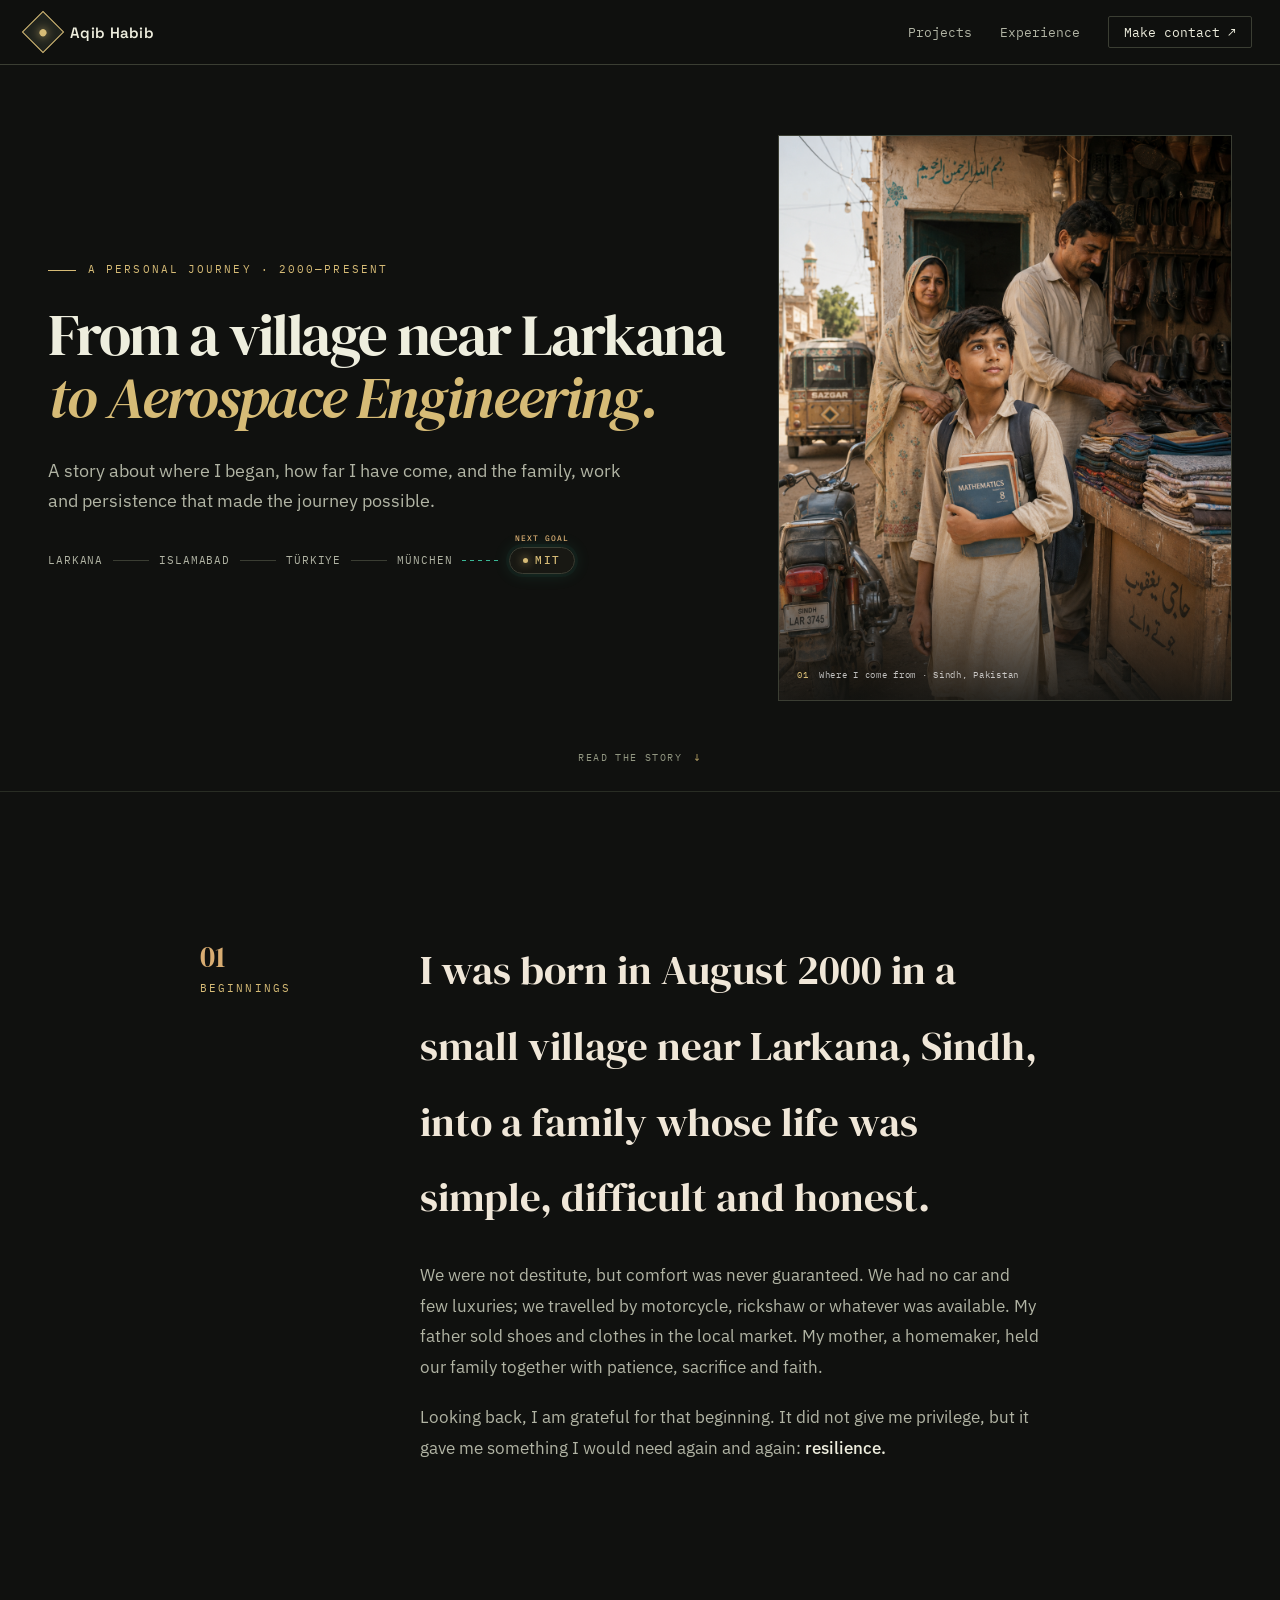
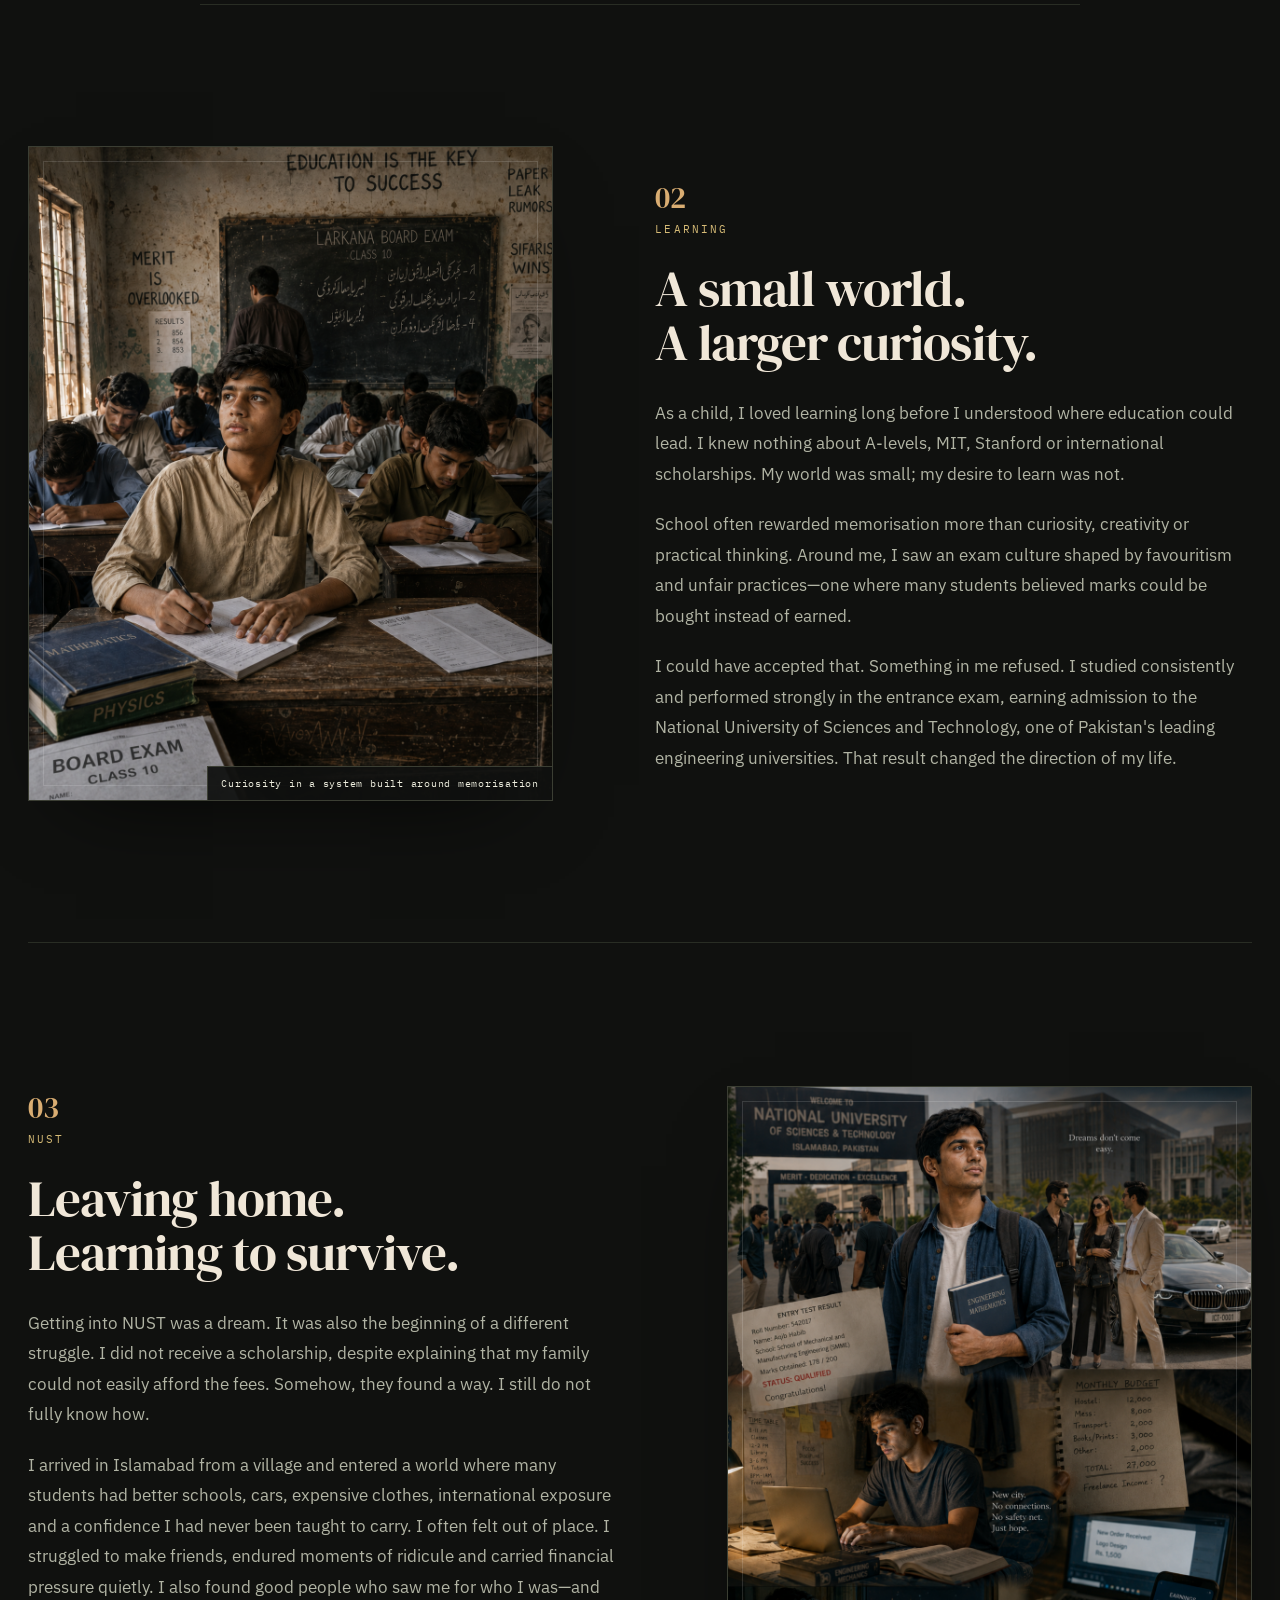
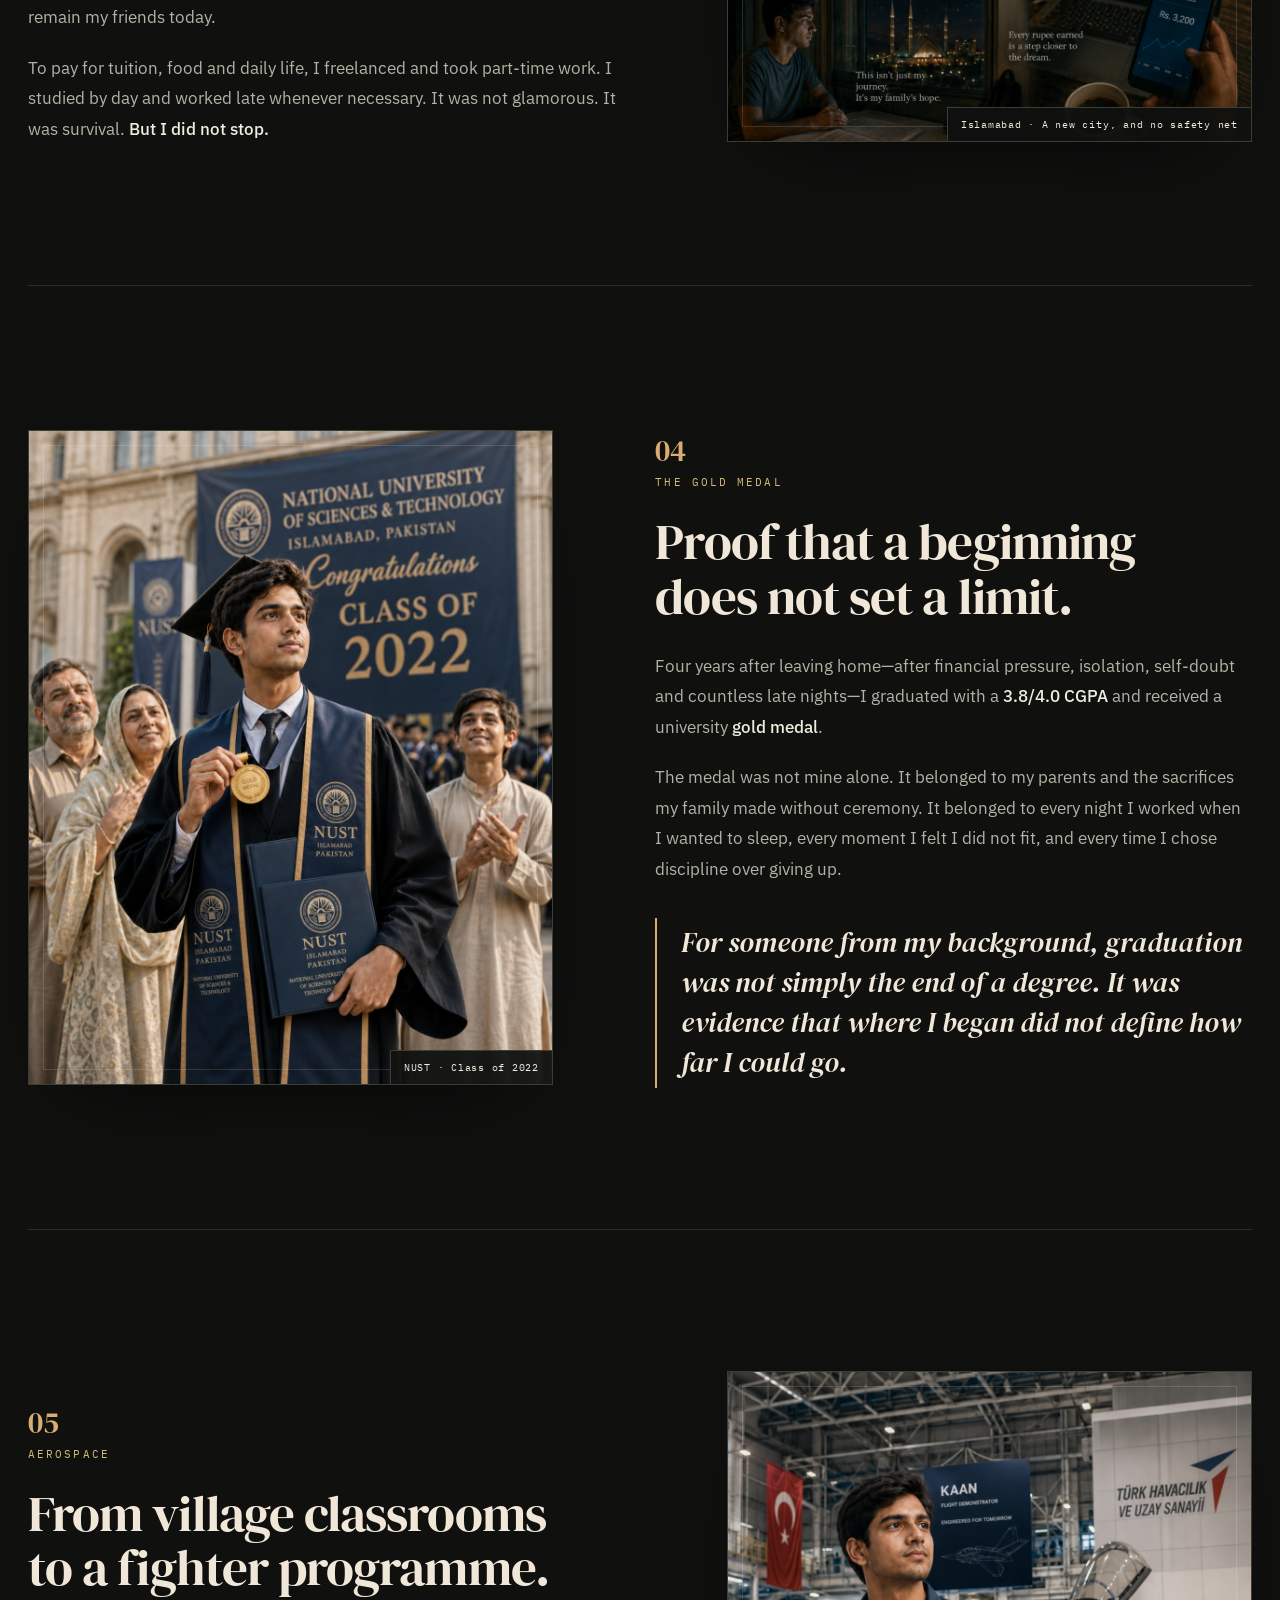
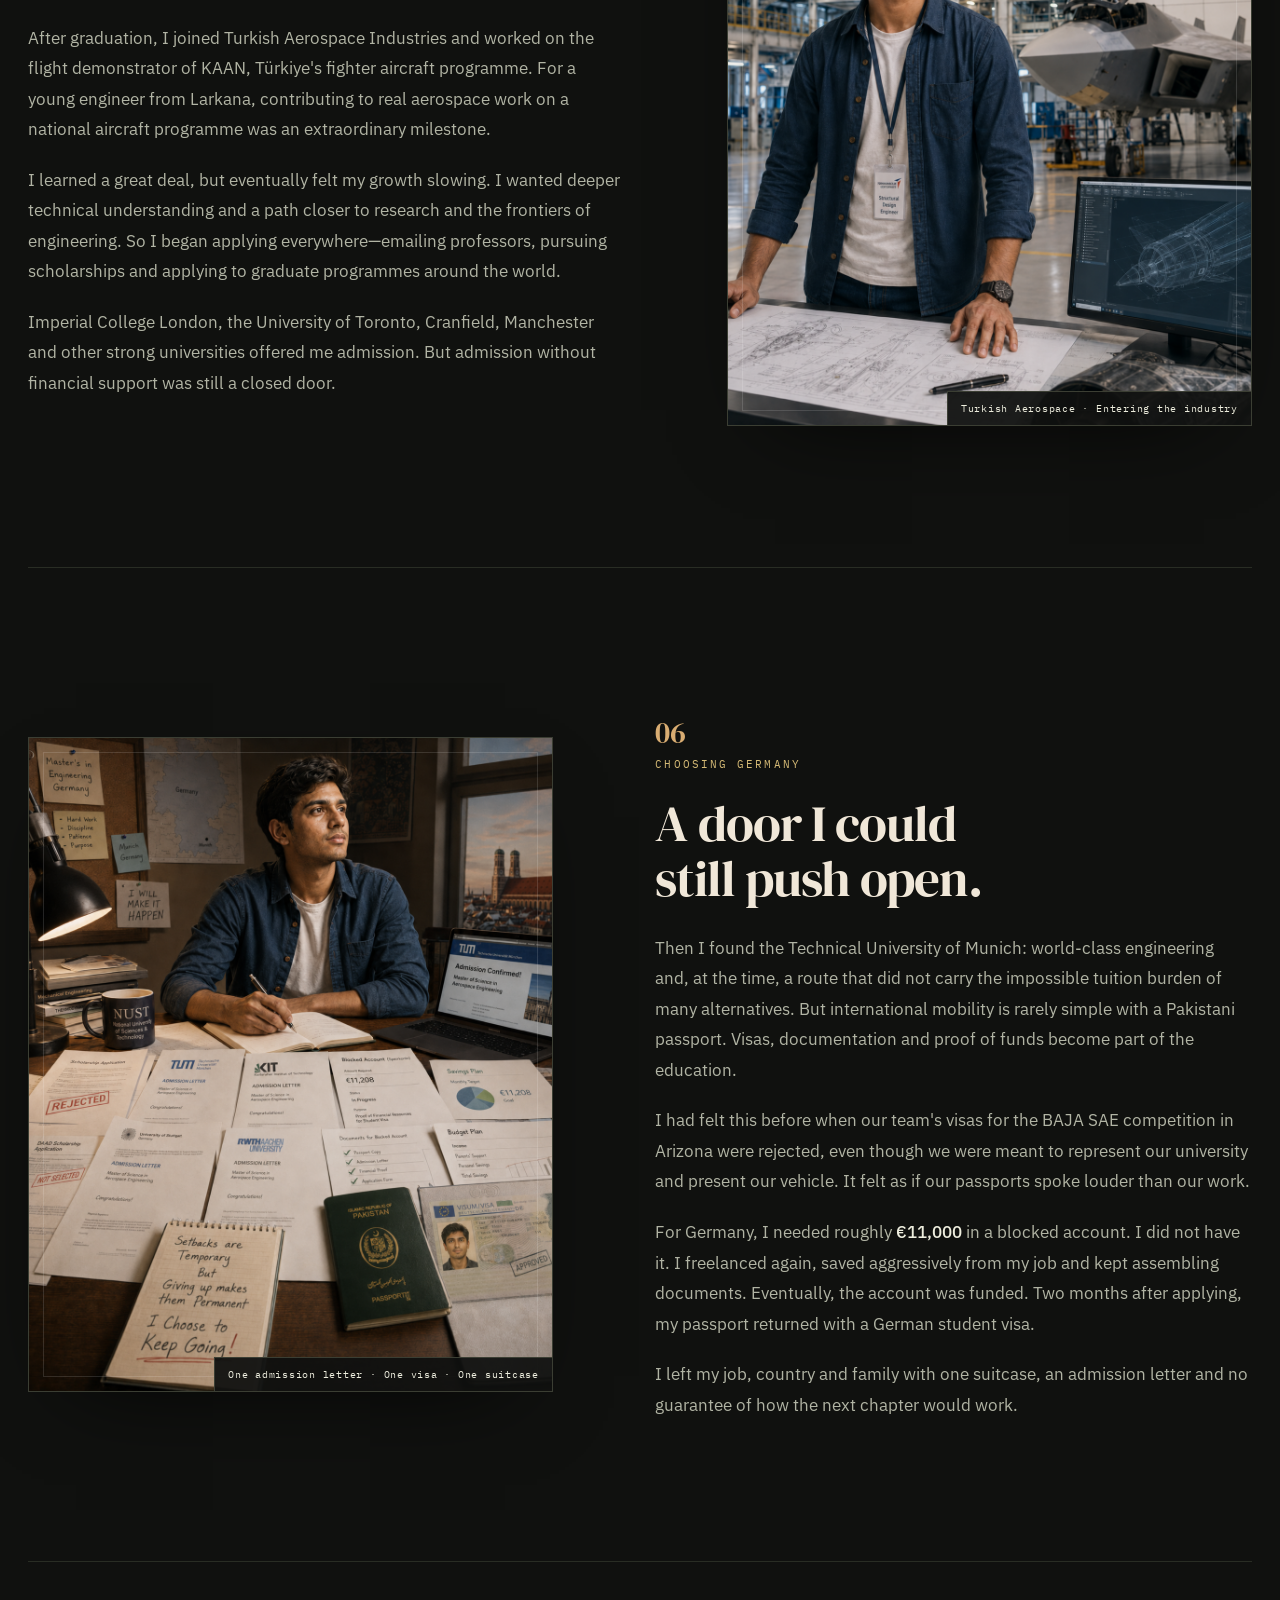
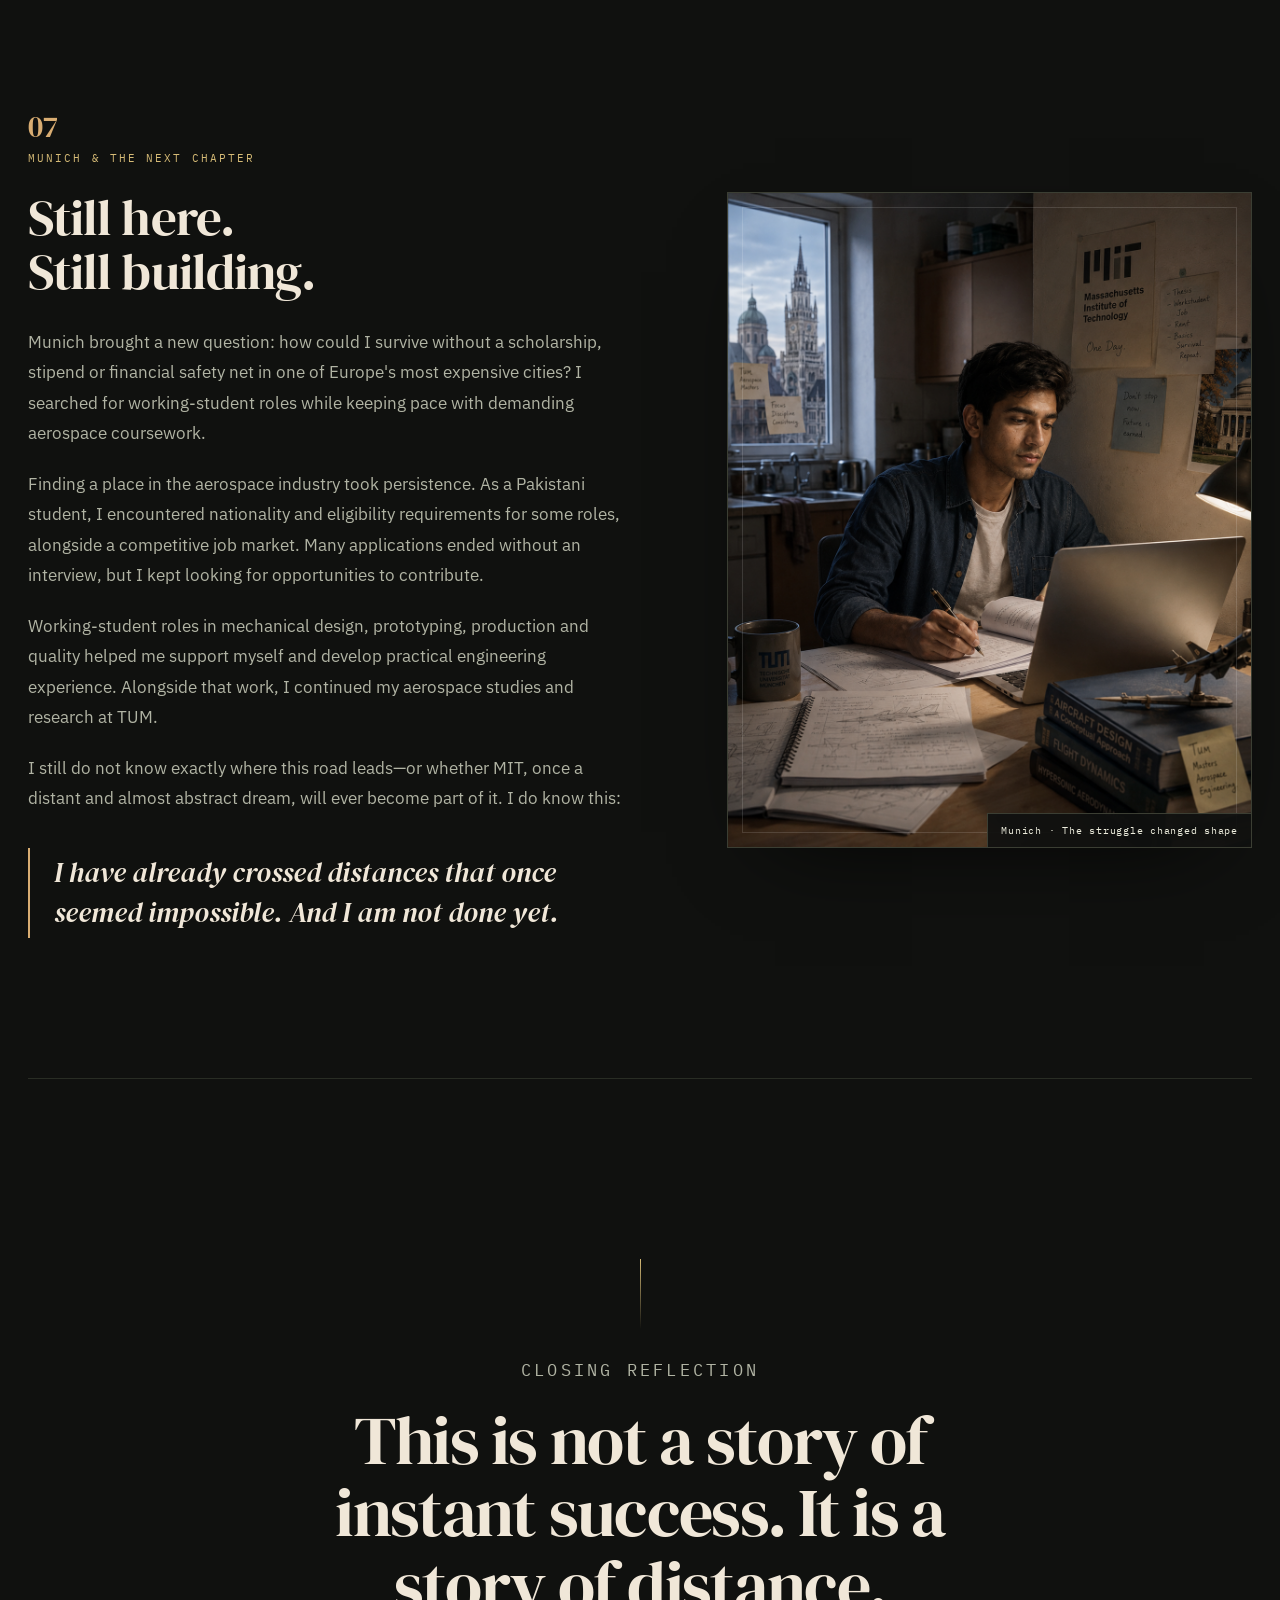
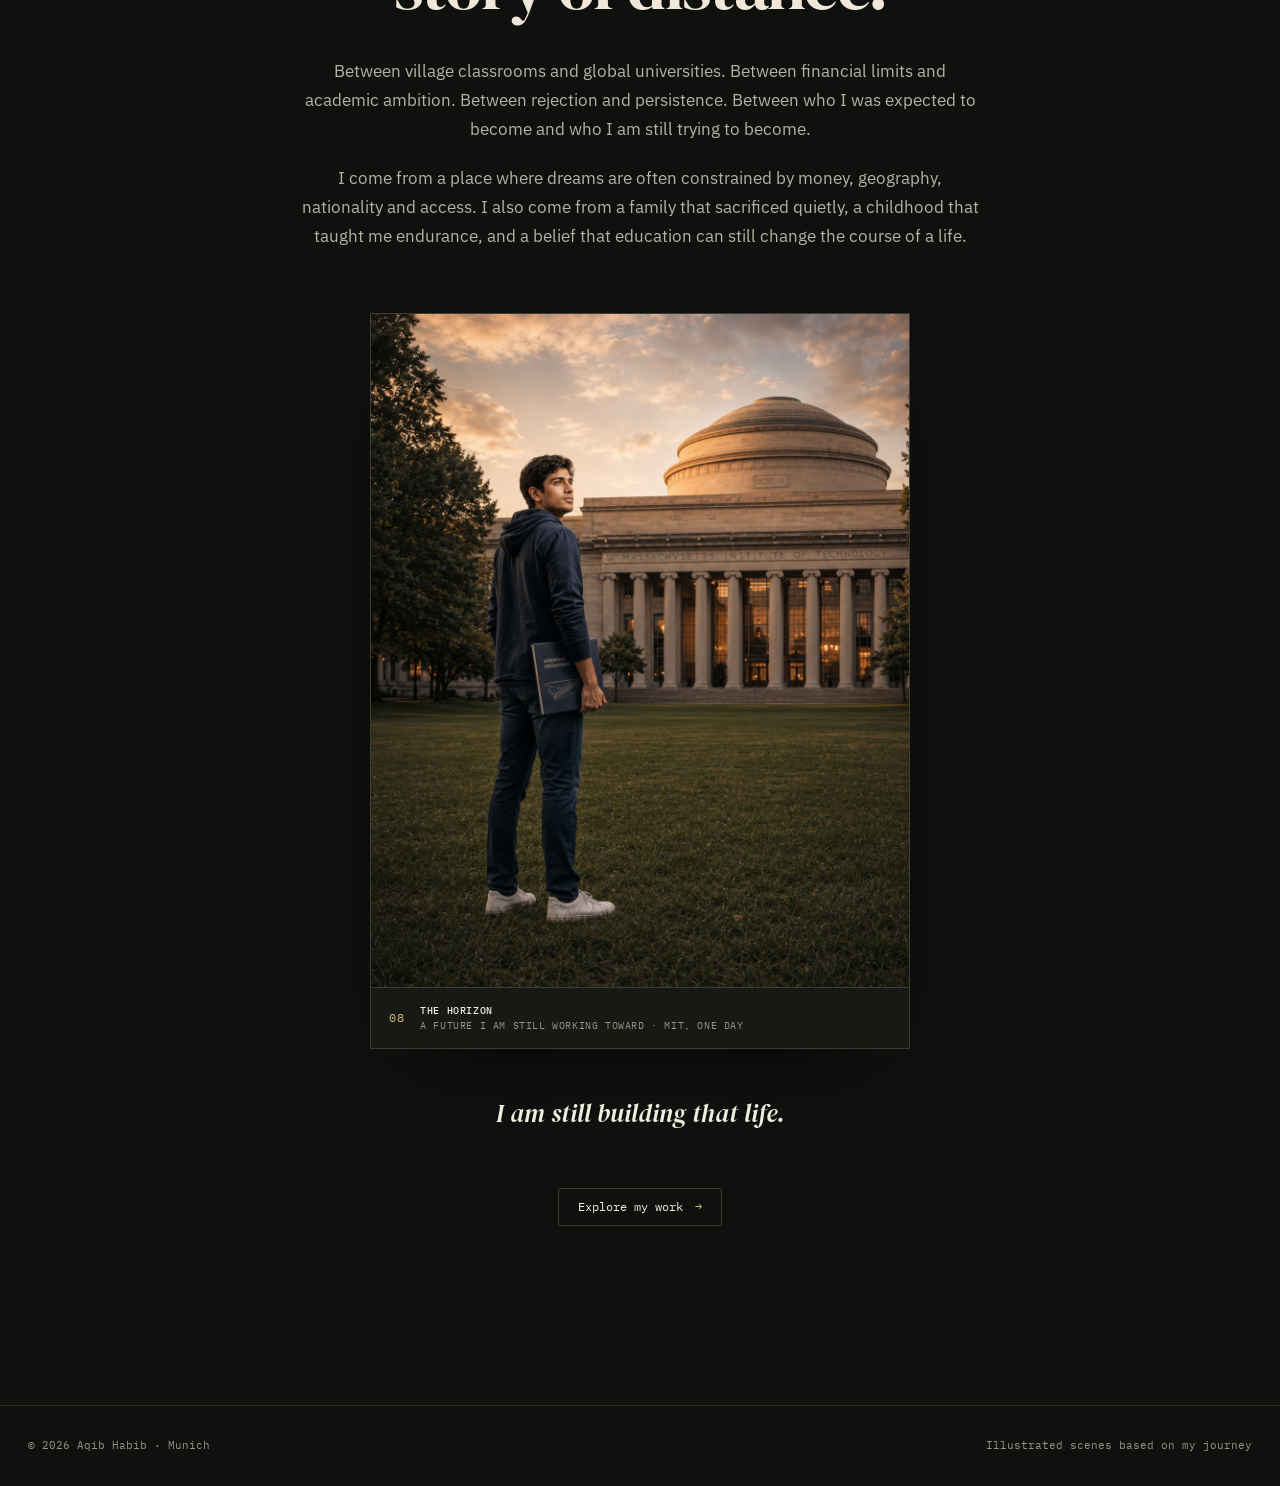
==== commit 8d5ece51: "Constructed a new theme for the portfolio" ====
--- a/my-story.html
+++ b/my-story.html
@@ -15,7 +15,7 @@
   <link rel="stylesheet" href="assets/my-story.css">
 <link rel="stylesheet" href="assets/dossier.css">
 </head>
-<body>
+<body class="story-page">
   <div class="read-progress" aria-hidden="true"></div>
   <a class="skip" href="#story">Skip to my story</a>
 
@@ -28,7 +28,7 @@
       <nav class="nav-actions" aria-label="Page navigation">
         <a href="index.html#work">Projects</a>
         <a href="index.html#experience">Experience</a>
-        <a class="nav-contact" href="index.html#contact">Get in Touch →</a>
+        <a class="nav-contact" href="index.html#contact">Make contact ↗</a>
       </nav>
     </div>
   </header>
@@ -37,8 +37,8 @@
     <section class="hero">
       <div class="wrap hero-copy">
         <div class="hero-label">A personal journey · 2000—present</div>
-        <h1>From a Villager <span class="desktop-to">to</span><br><em><span class="mobile-to">to </span>Aerospace<span class="mobile-break"><br></span> Engineer</em></h1>
-        <p class="hero-lede">A story about the distance between where I began and where I am still trying to go and the family, work and persistence that made every mile possible.</p>
+        <h1>From a village near Larkana<br><em>to Aerospace Engineering.</em></h1>
+        <p class="hero-lede">A story about where I began, how far I have come, and the family, work and persistence that made the journey possible.</p>
         <div class="route" aria-label="Journey: Larkana to Islamabad to Türkiye to München, with MIT as the next goal">
           <span>Larkana</span><i></i><span>Islamabad</span><i></i><span>Türkiye</span><i></i><span>München</span>
           <span class="route-future">
@@ -58,7 +58,7 @@
       <section class="chapter text-chapter reveal" id="beginnings">
         <div class="chapter-marker"><span>01</span><small>Beginnings</small></div>
         <div class="chapter-copy">
-          <p class="opening">I was born in August, 2000 in a small village near Larkana, Sindh, into a family whose life was simple, difficult and honest.</p>
+          <p class="opening"> I was born in August 2000 in a small village near Larkana, Sindh, into a family whose life was simple, difficult and honest.</p>
           <p>We were not destitute, but comfort was never guaranteed. We had no car and few luxuries; we travelled by motorcycle, rickshaw or whatever was available. My father sold shoes and clothes in the local market. My mother, a homemaker, held our family together with patience, sacrifice and faith.</p>
           <p>Looking back, I am grateful for that beginning. It did not give me privilege, but it gave me something I would need again and again: <strong>resilience.</strong></p>
         </div>
@@ -100,7 +100,7 @@
         <div class="chapter-copy">
           <div class="chapter-marker"><span>04</span><small>The Gold Medal</small></div>
           <h2>Proof that a beginning<br>does not set a limit.</h2>
-          <p>Four years after leaving home—after financial pressure, isolation, self-doubt and countless late nights—I graduated with a <strong>3.8 CGPA</strong> and received a university <strong>gold medal</strong>.</p>
+          <p>Four years after leaving home—after financial pressure, isolation, self-doubt and countless late nights—I graduated with a <strong>3.8/4.0 CGPA</strong> and received a university <strong>gold medal</strong>.</p>
           <p>The medal was not mine alone. It belonged to my parents and the sacrifices my family made without ceremony. It belonged to every night I worked when I wanted to sleep, every moment I felt I did not fit, and every time I chose discipline over giving up.</p>
           <blockquote>For someone from my background, graduation was not simply the end of a degree. It was evidence that where I began did not define how far I could go.</blockquote>
         </div>
@@ -141,11 +141,11 @@
           <figcaption>Munich · The struggle changed shape</figcaption>
         </figure>
         <div class="chapter-copy">
-          <div class="chapter-marker"><span>07</span><small>Now</small></div>
+          <div class="chapter-marker"><span>07</span><small>Munich &amp; the next chapter</small></div>
           <h2>Still here.<br>Still building.</h2>
           <p>Munich brought a new question: how could I survive without a scholarship, stipend or financial safety net in one of Europe's most expensive cities? I searched for working-student roles while keeping pace with demanding aerospace coursework.</p>
-          <p>I also encountered another barrier. Much of Germany's aerospace and defence industry is restricted for non-EU nationals. As a Pakistani student, many roles were closed before I could demonstrate what I could do. After nearly two years of applications, many companies I dreamed of joining had not offered even a first interview.</p>
-          <p>I found work in other fields, but startup life was unstable and working students were often the easiest to let go. Through each reset, I kept studying. Today, I am finishing my master's thesis at TUM while navigating the same financial pressure and uncertainty in a different form.</p>
+          <p>Finding a place in the aerospace industry took persistence. As a Pakistani student, I encountered nationality and eligibility requirements for some roles, alongside a competitive job market. Many applications ended without an interview, but I kept looking for opportunities to contribute.</p>
+          <p>Working-student roles in mechanical design, prototyping, production and quality helped me support myself and develop practical engineering experience. Alongside that work, I continued my aerospace studies and research at TUM.</p>
           <p>I still do not know exactly where this road leads—or whether MIT, once a distant and almost abstract dream, will ever become part of it. I do know this:</p>
           <blockquote>I have already crossed distances that once seemed impossible. And I am not done yet.</blockquote>
         </div>
--- a/assets/dossier.css
+++ b/assets/dossier.css
@@ -9,3 +9,7 @@
 
 .award-category{font:12px "IBM Plex Mono",monospace;text-transform:uppercase;letter-spacing:.12em;color:var(--signal);margin:32px 0 16px}.nav{background:#10110ff5!important}.nav-links.open{background:#171915!important}
 .hero-visual{min-height:0!important}.hero-visual img{height:auto;aspect-ratio:16/10}.hero-visual:before{display:none}.btn.primary:hover{box-shadow:0 8px 32px #d6bb7620}.detail-link{border-radius:2px!important}
+.flight-emblem{position:relative;display:grid;justify-items:center;color:var(--signal);margin:16px 0}.flight-emblem svg{width:min(100%,300px);height:200px}.flight-emblem span{font:9px 'IBM Plex Mono',monospace;letter-spacing:.2em;color:var(--muted)}.supervisor{display:inline-block;margin-top:8px;color:var(--muted);font-size:14px}.tl-when{color:var(--muted)}.tl-when .now{color:var(--signal)}
+.story-page .wrap{padding-inline:0}.story-page .hero{display:grid;grid-template-columns:1.2fr .8fr;align-items:center;gap:50px;max-width:1184px;width:calc(100% - 56px);margin-inline:auto;padding:70px 0 90px;min-height:0;overflow:visible}.story-page .hero-copy{width:100%;padding:0;pointer-events:auto}.story-page .hero h1{font:400 clamp(42px,4.6vw,66px)/1.08 'DM Serif Display',serif;letter-spacing:-.035em;margin:26px 0}.story-page .hero h1 em{color:var(--signal)}.story-page .hero-lede{font-size:18px;line-height:1.7;color:var(--muted);margin-top:26px}.story-page .hero-image{position:relative;width:100%;height:auto;align-self:center;border:1px solid var(--line)}.story-page .hero-image img{width:100%;height:auto;object-fit:contain}.story-page .hero-image:after{background:linear-gradient(0deg,#10110fdd,transparent 28%)}.story-page .hero-image figcaption{left:18px;right:18px;bottom:18px;font-size:9px;line-height:1.6}.story-page .route{flex-wrap:wrap;gap:10px;line-height:1.6;margin-top:30px}.story-page .route-future{margin-left:0}.story-page .route-goal{animation:none;border-color:var(--line);background:#d6bb760a}.story-page .scroll-cue{bottom:28px}.story-page .read-progress{box-shadow:none}.story-page .chapter-copy p{line-height:1.85}.story-page .chapter-image figcaption{background:#10110fee;color:var(--text)}.story-page .nav-contact,.story-page .back-home{border-radius:2px}.story-page .closing h2{max-width:760px}.story-page .future-figure{max-width:540px}
+@media(max-width:900px){.story-page .hero{grid-template-columns:1fr;gap:36px;padding:48px 0 60px}.story-page .hero h1{font-size:clamp(40px,7vw,64px)}.story-page .hero-image{max-width:520px;justify-self:center}.story-page .scroll-cue{display:none}.story-page .image-chapter,.story-page .image-chapter.reverse{grid-template-columns:1fr;gap:40px}.story-page .image-chapter.reverse .chapter-image,.story-page .image-chapter.reverse .chapter-copy{order:initial;justify-self:initial}}
+@media(max-width:580px){.story-page .hero{width:calc(100% - 38px);padding-top:40px}.story-page .hero h1{font-size:43px;overflow-wrap:normal}.story-page .hero-lede{max-width:none;font-size:16px}.story-page .hero-label{font-size:9px;letter-spacing:.08em}.story-page .hero-label:before{width:16px;margin-right:7px}.story-page .route-future{margin-left:0;margin-top:16px}.story-page .chapter-copy h2{font-size:34px}.story-page .chapter{padding-block:60px}.story-page .closing h2{font-size:38px}}
